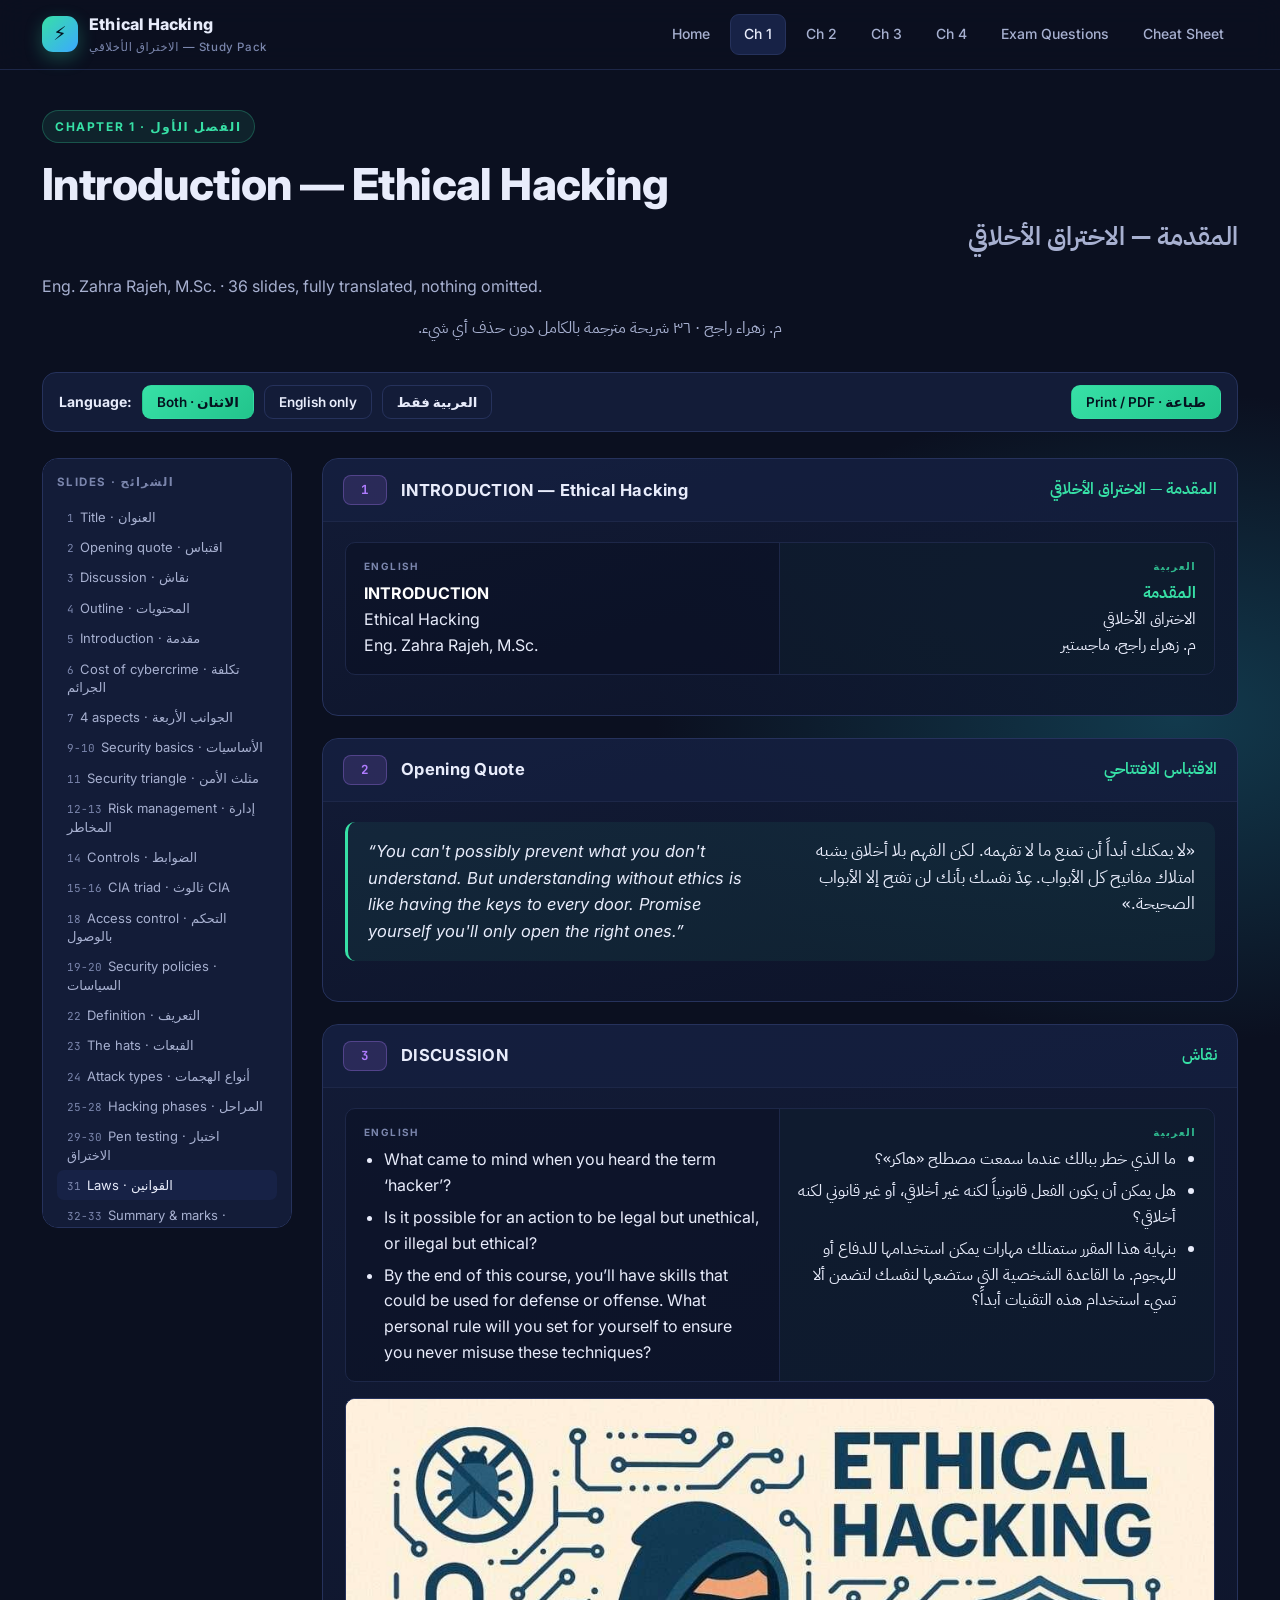
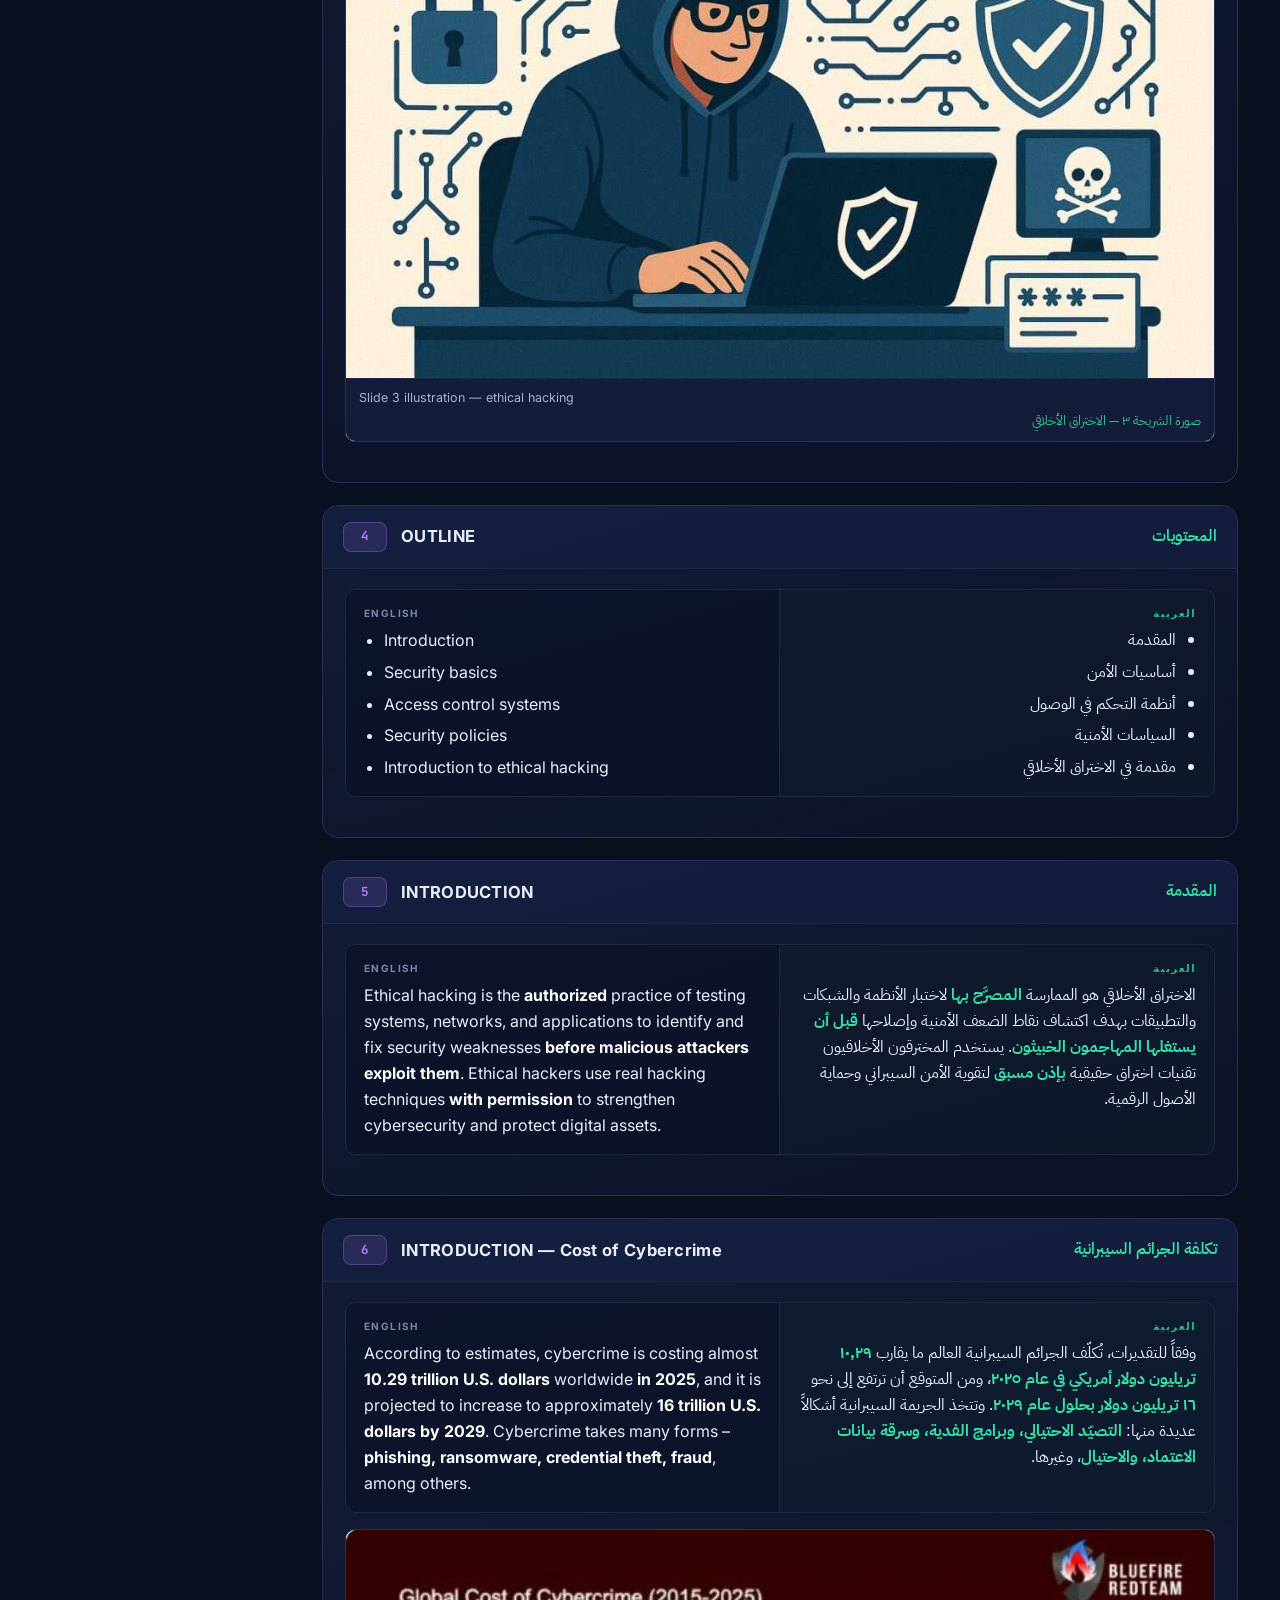
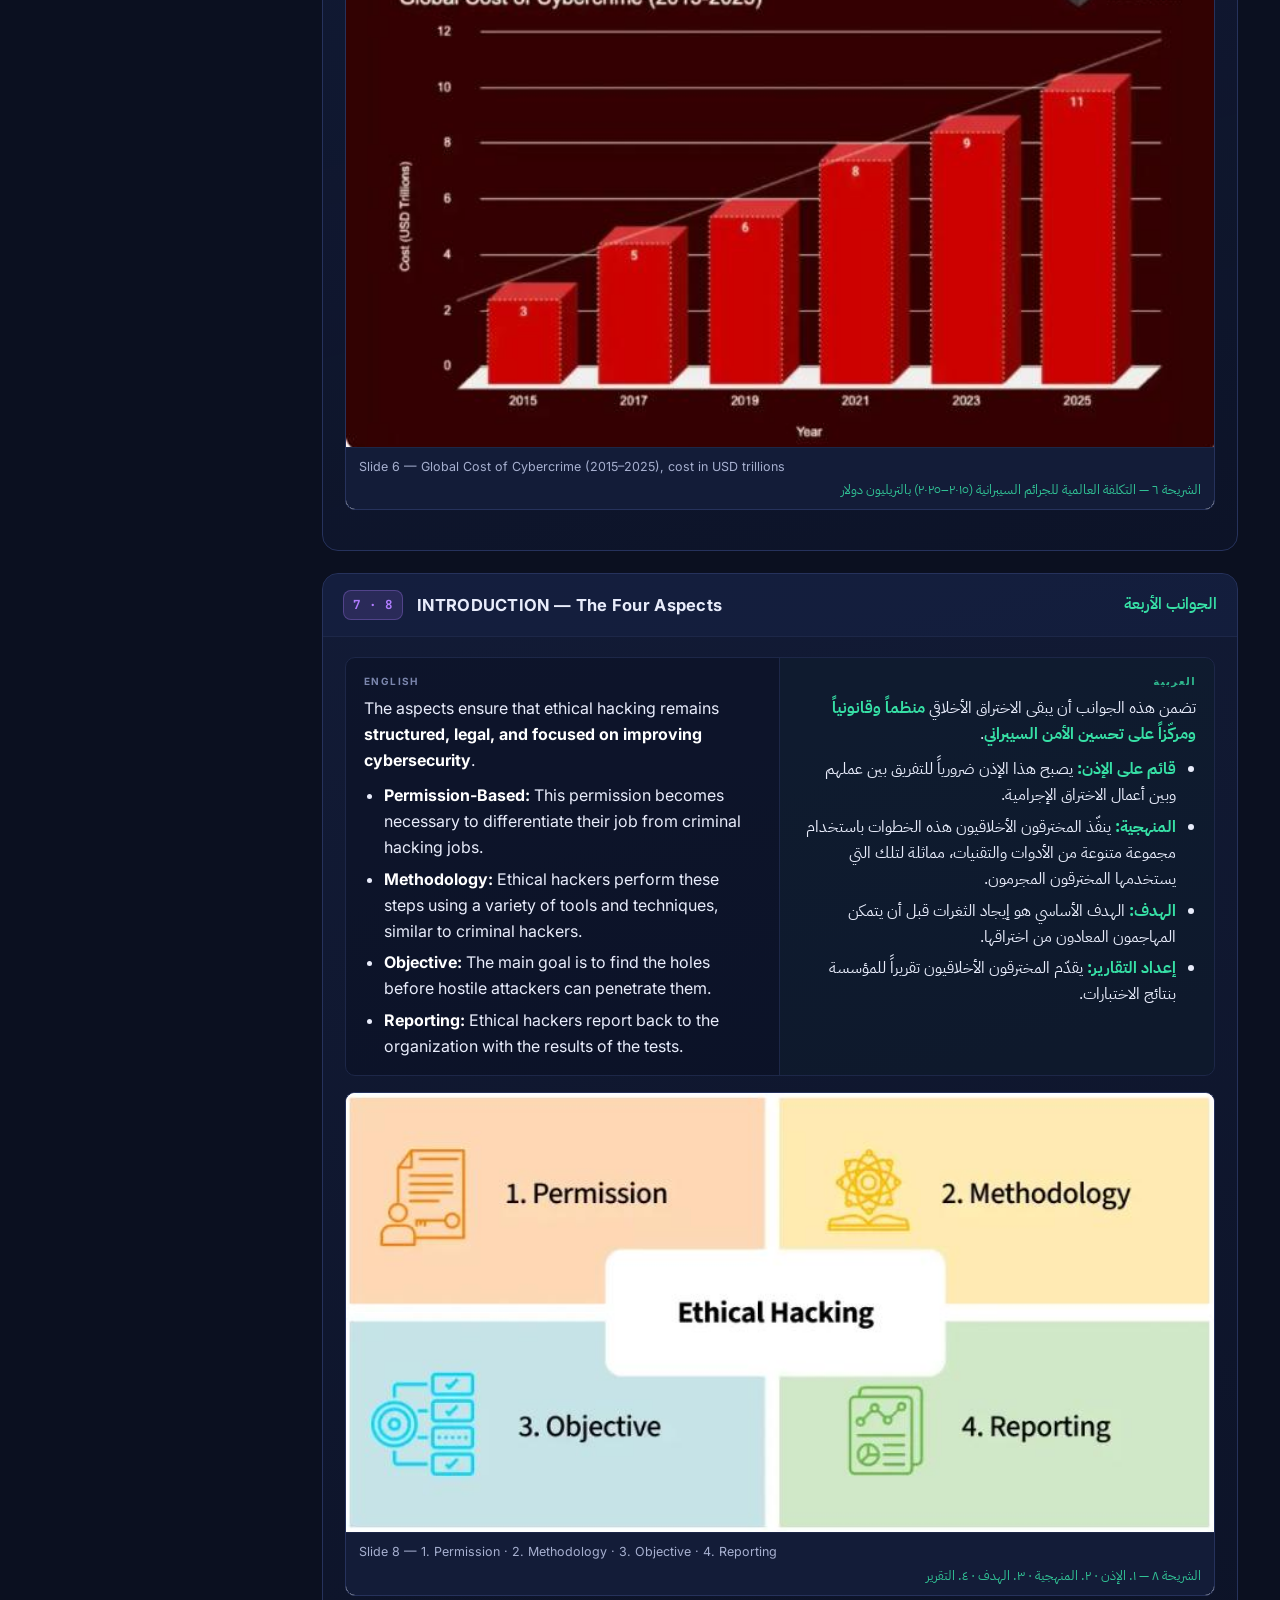
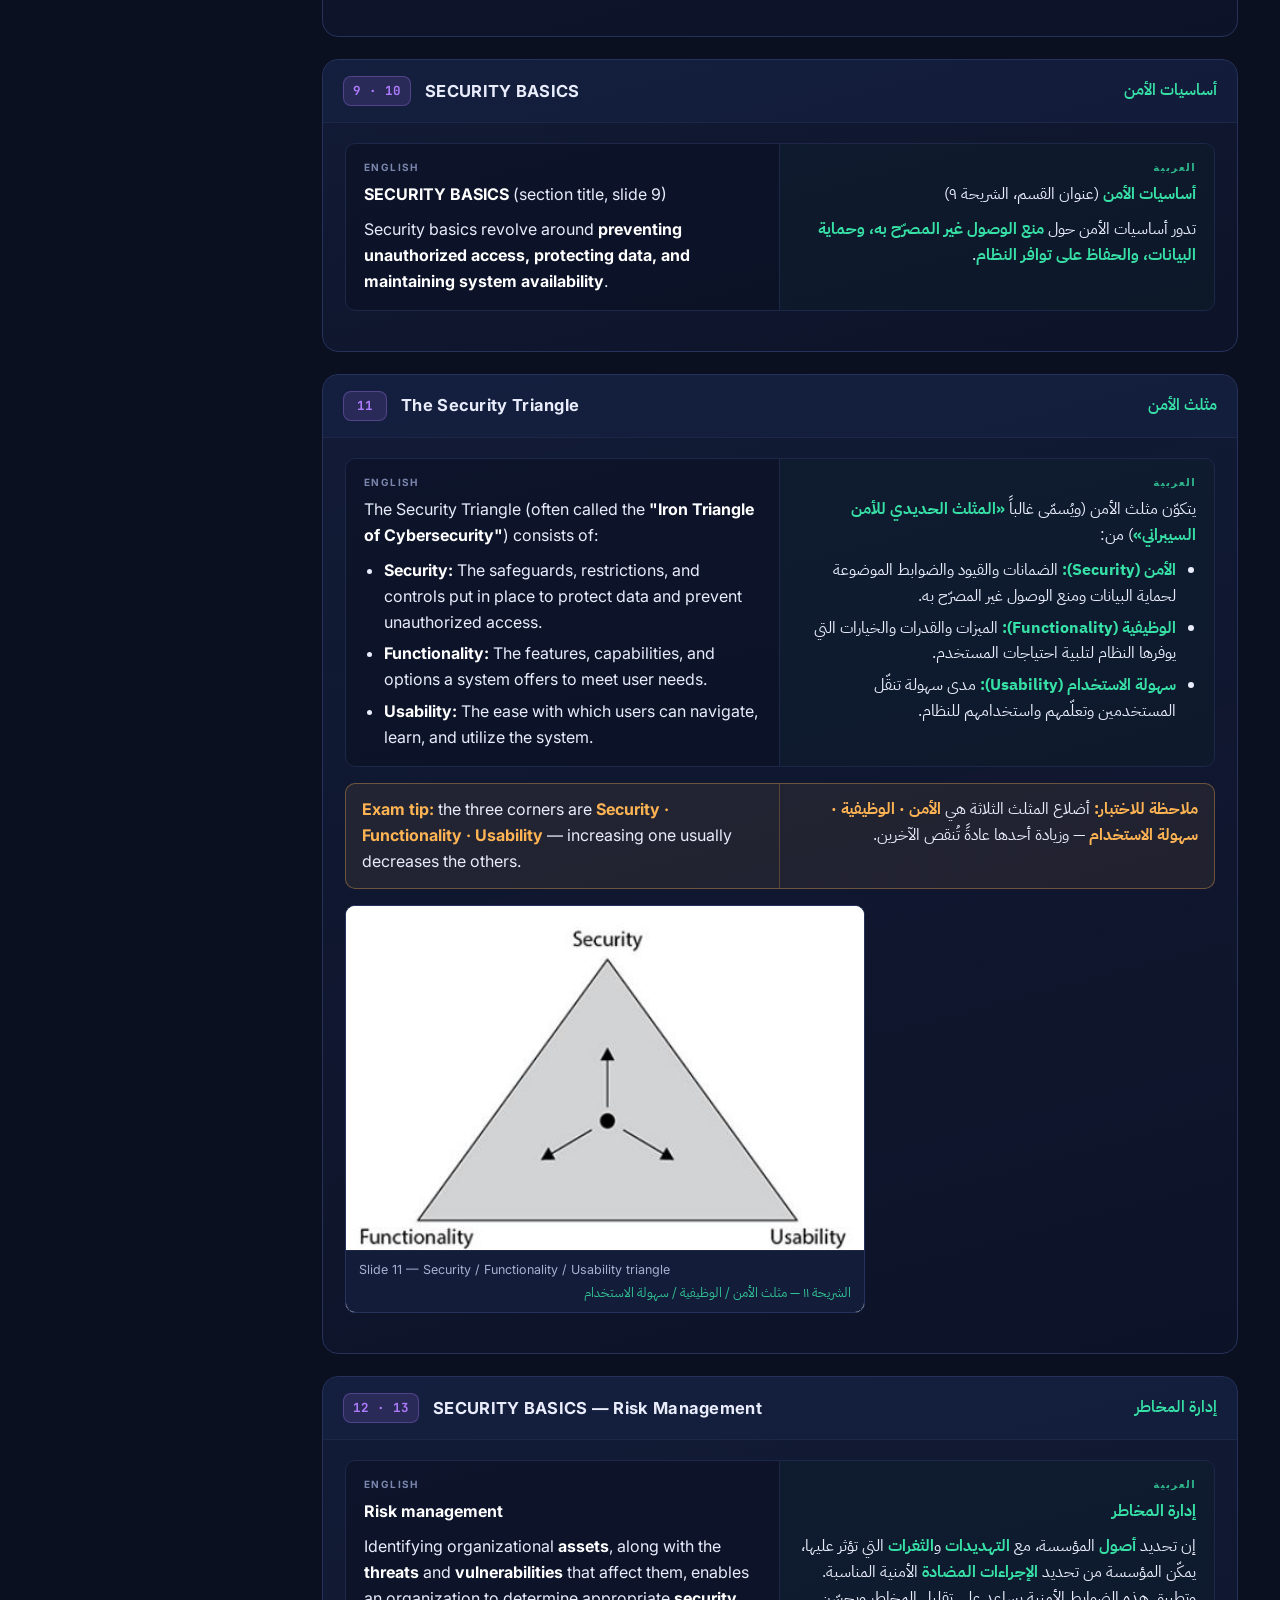
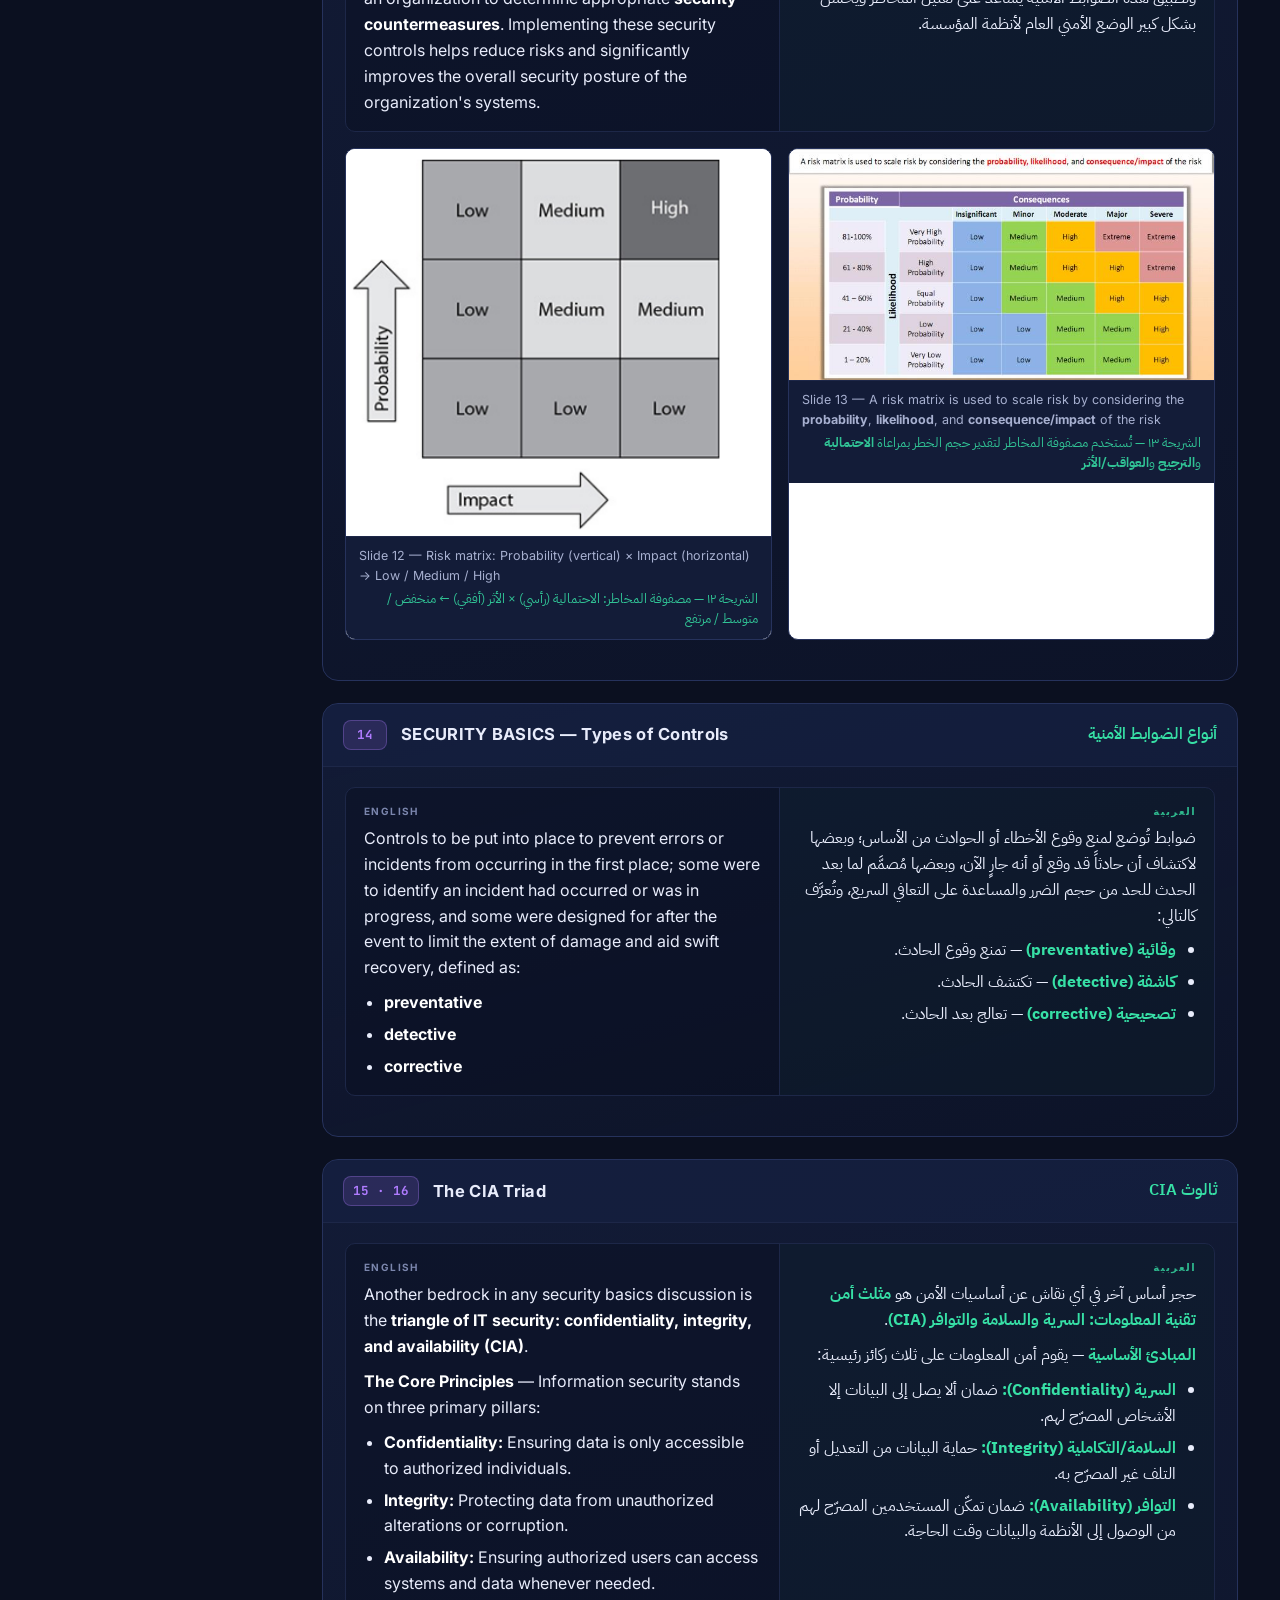
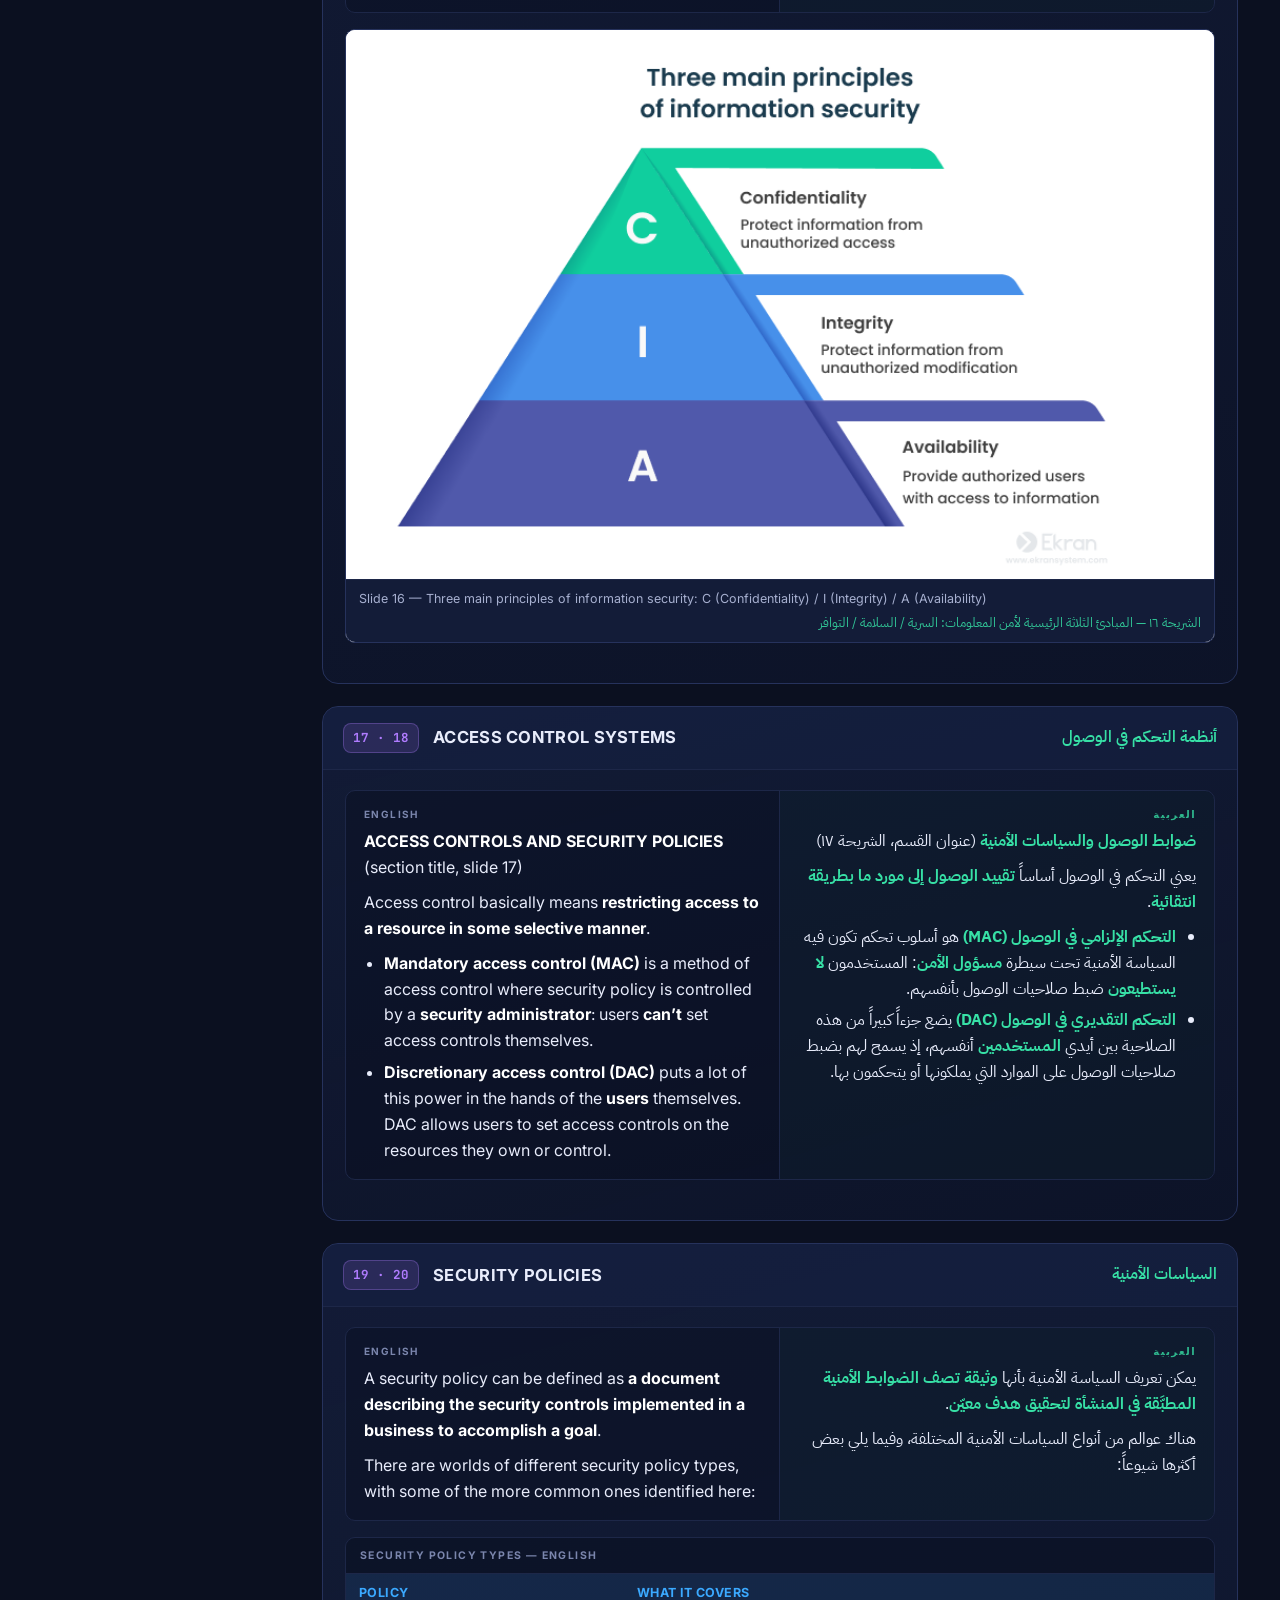
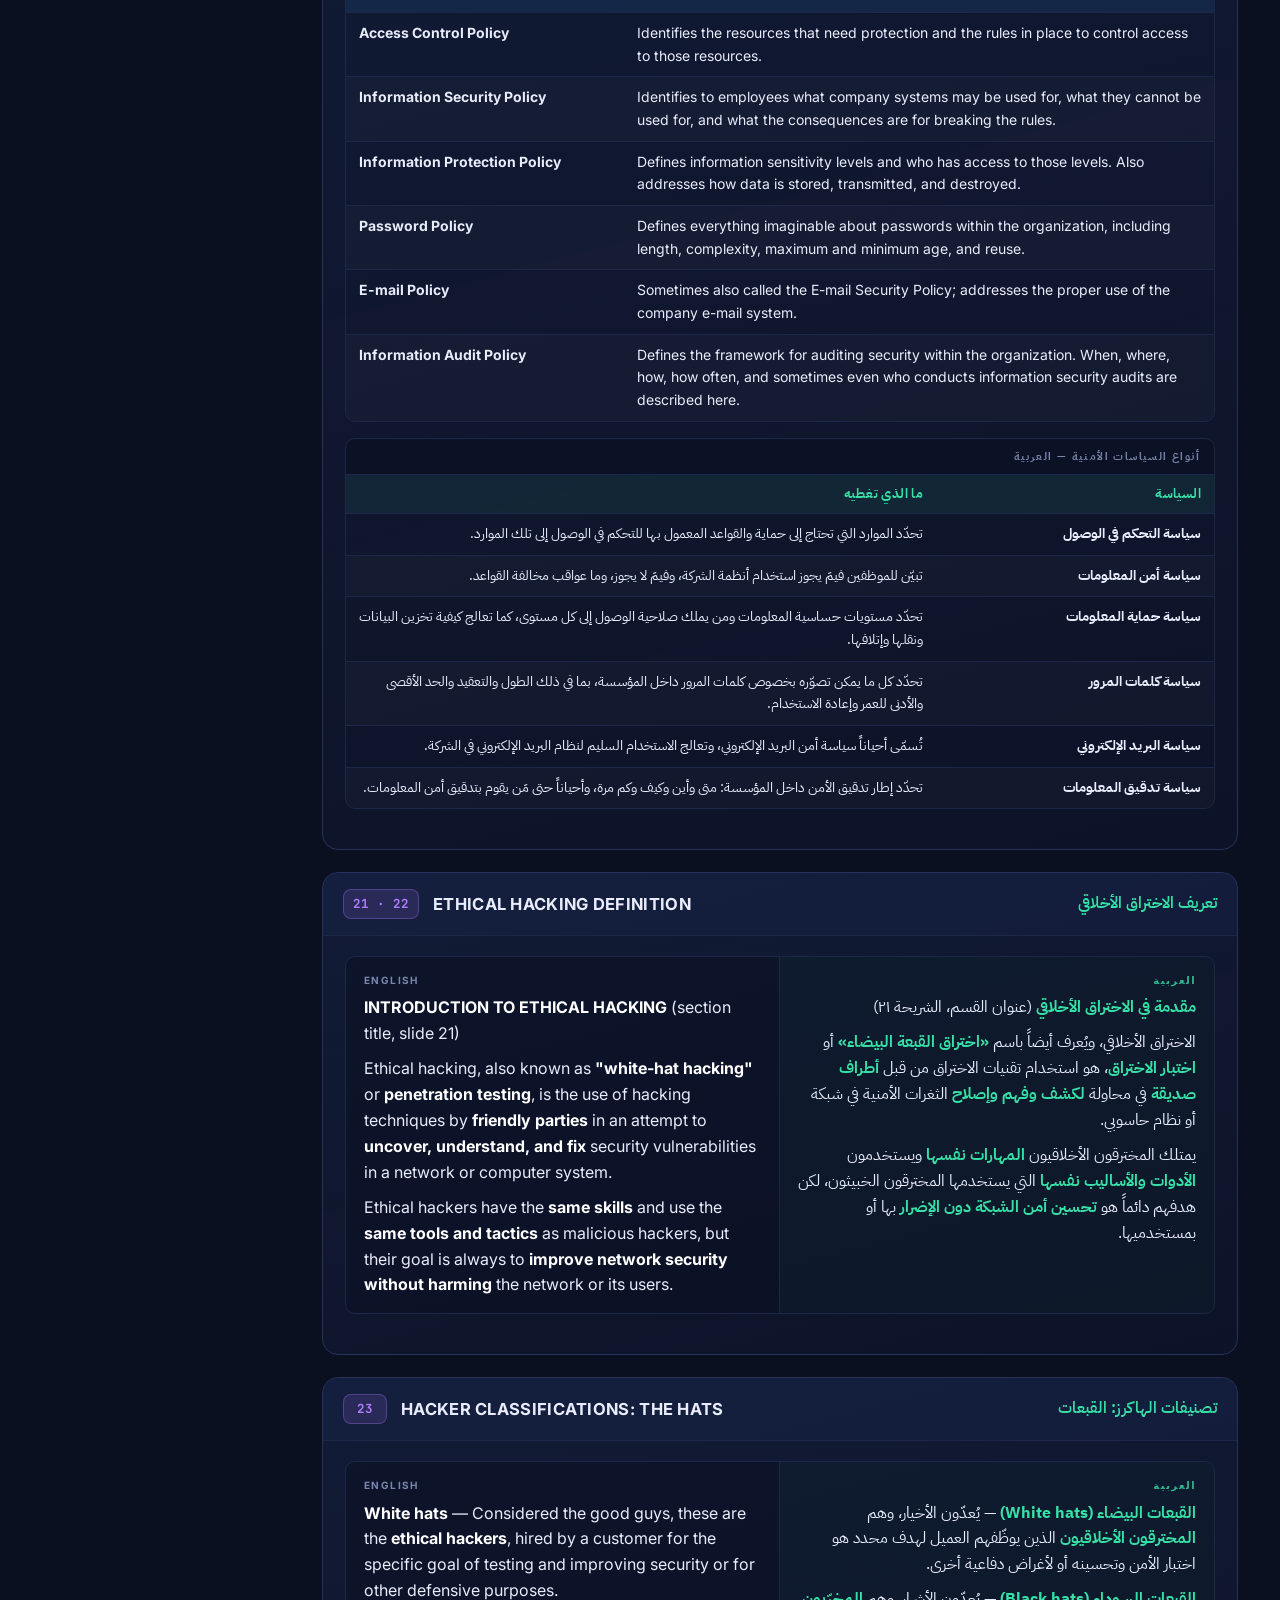
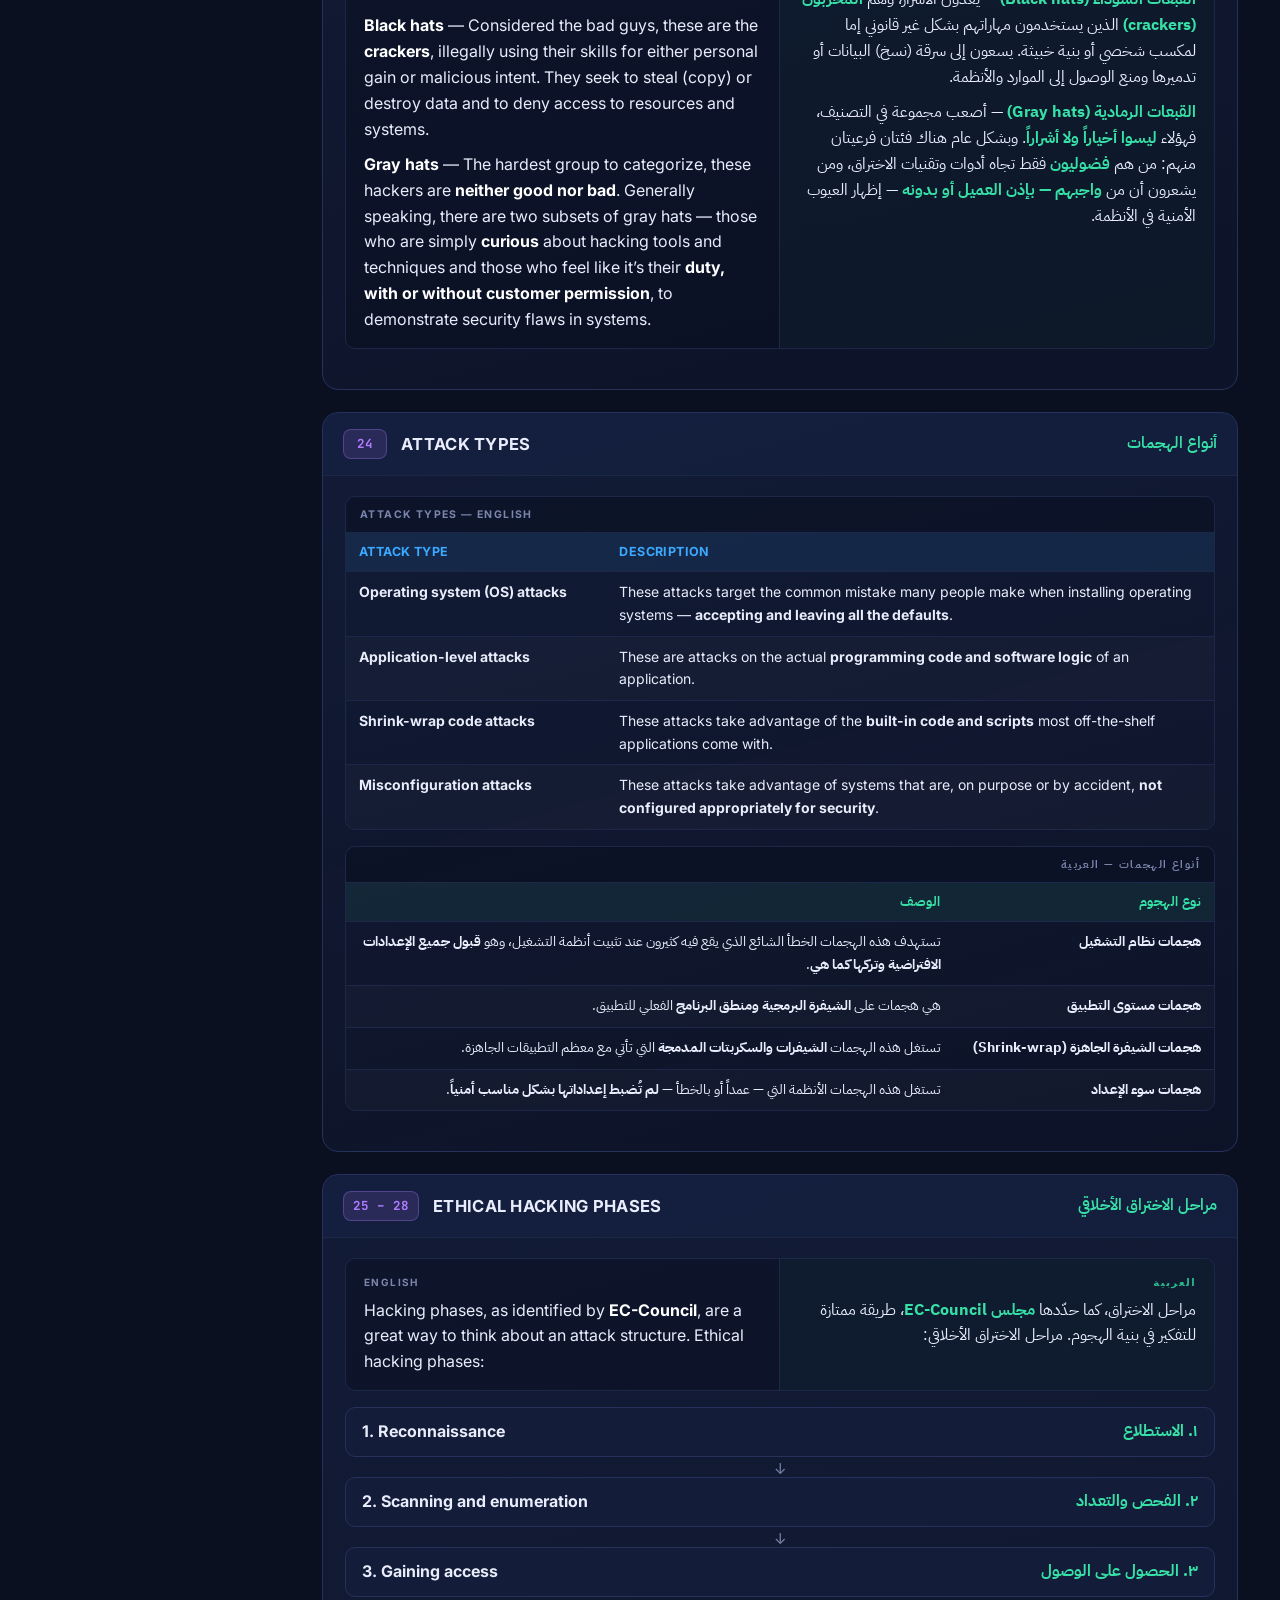
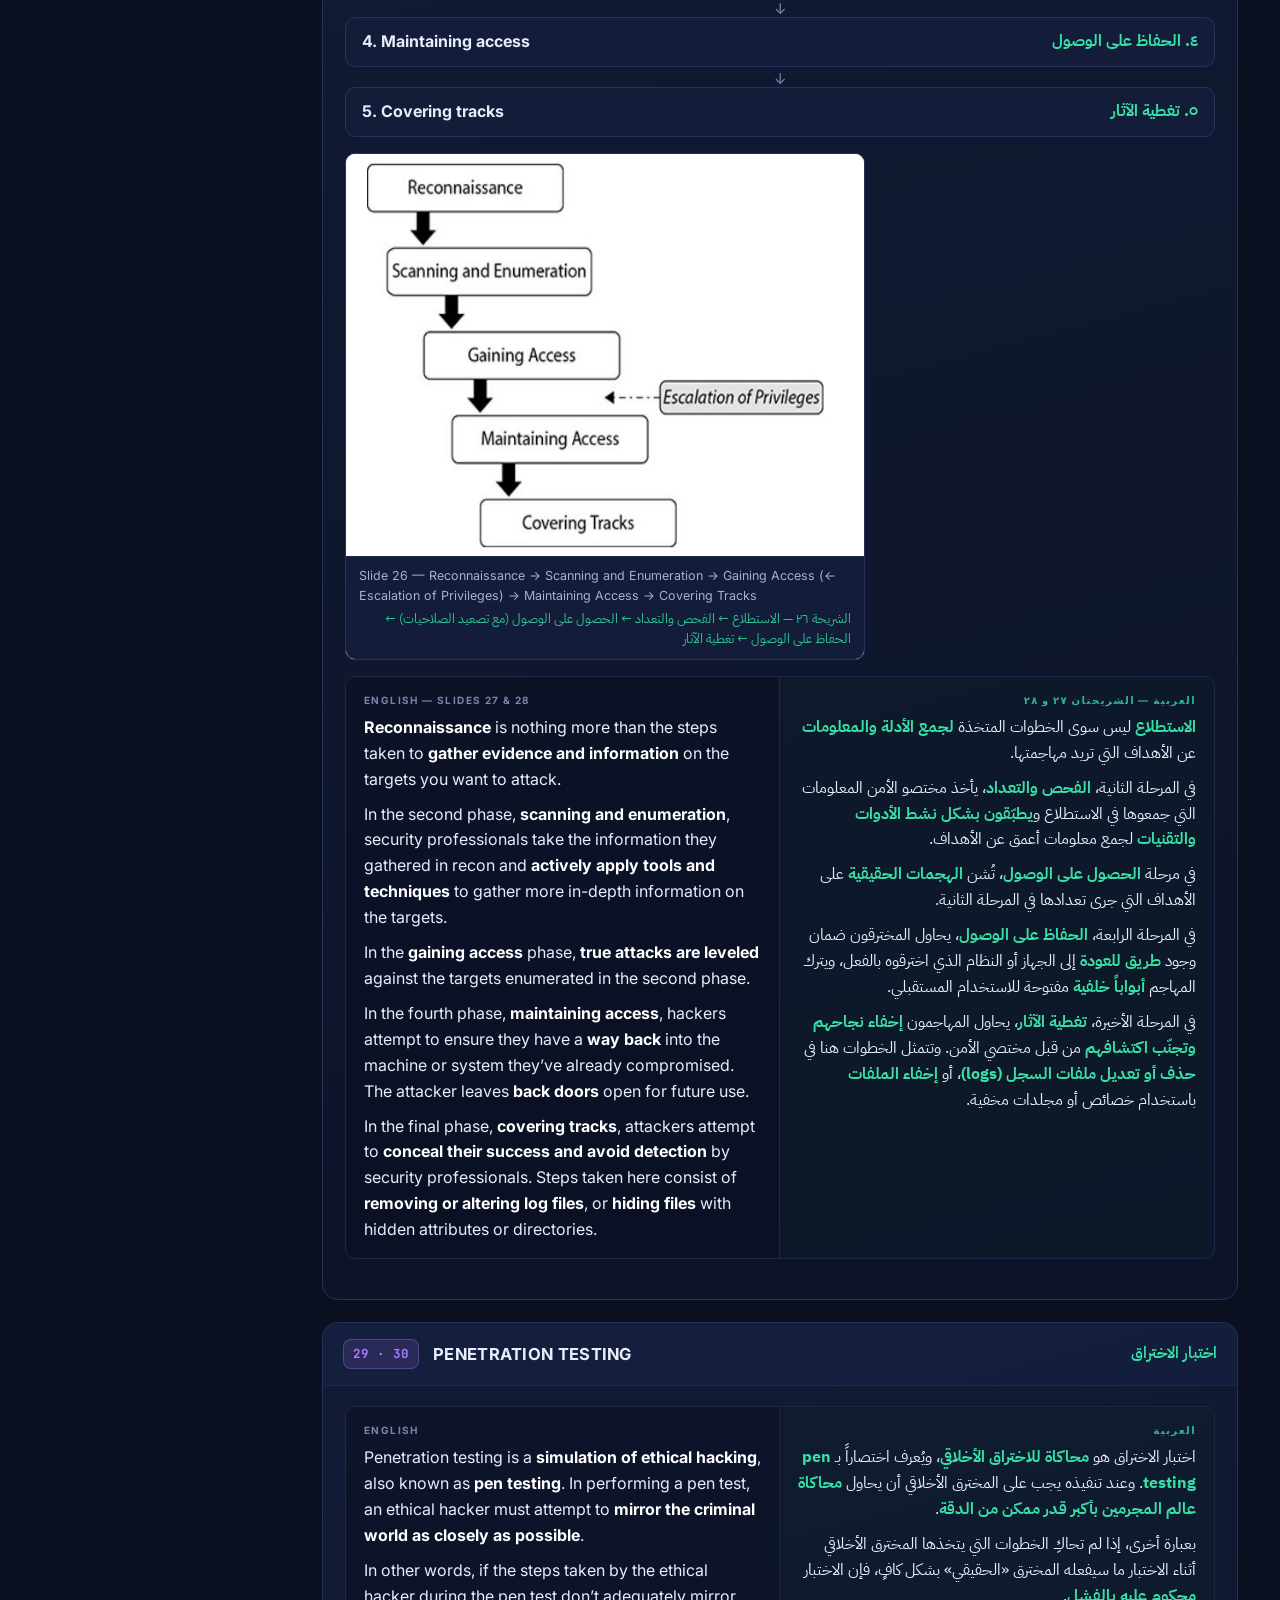
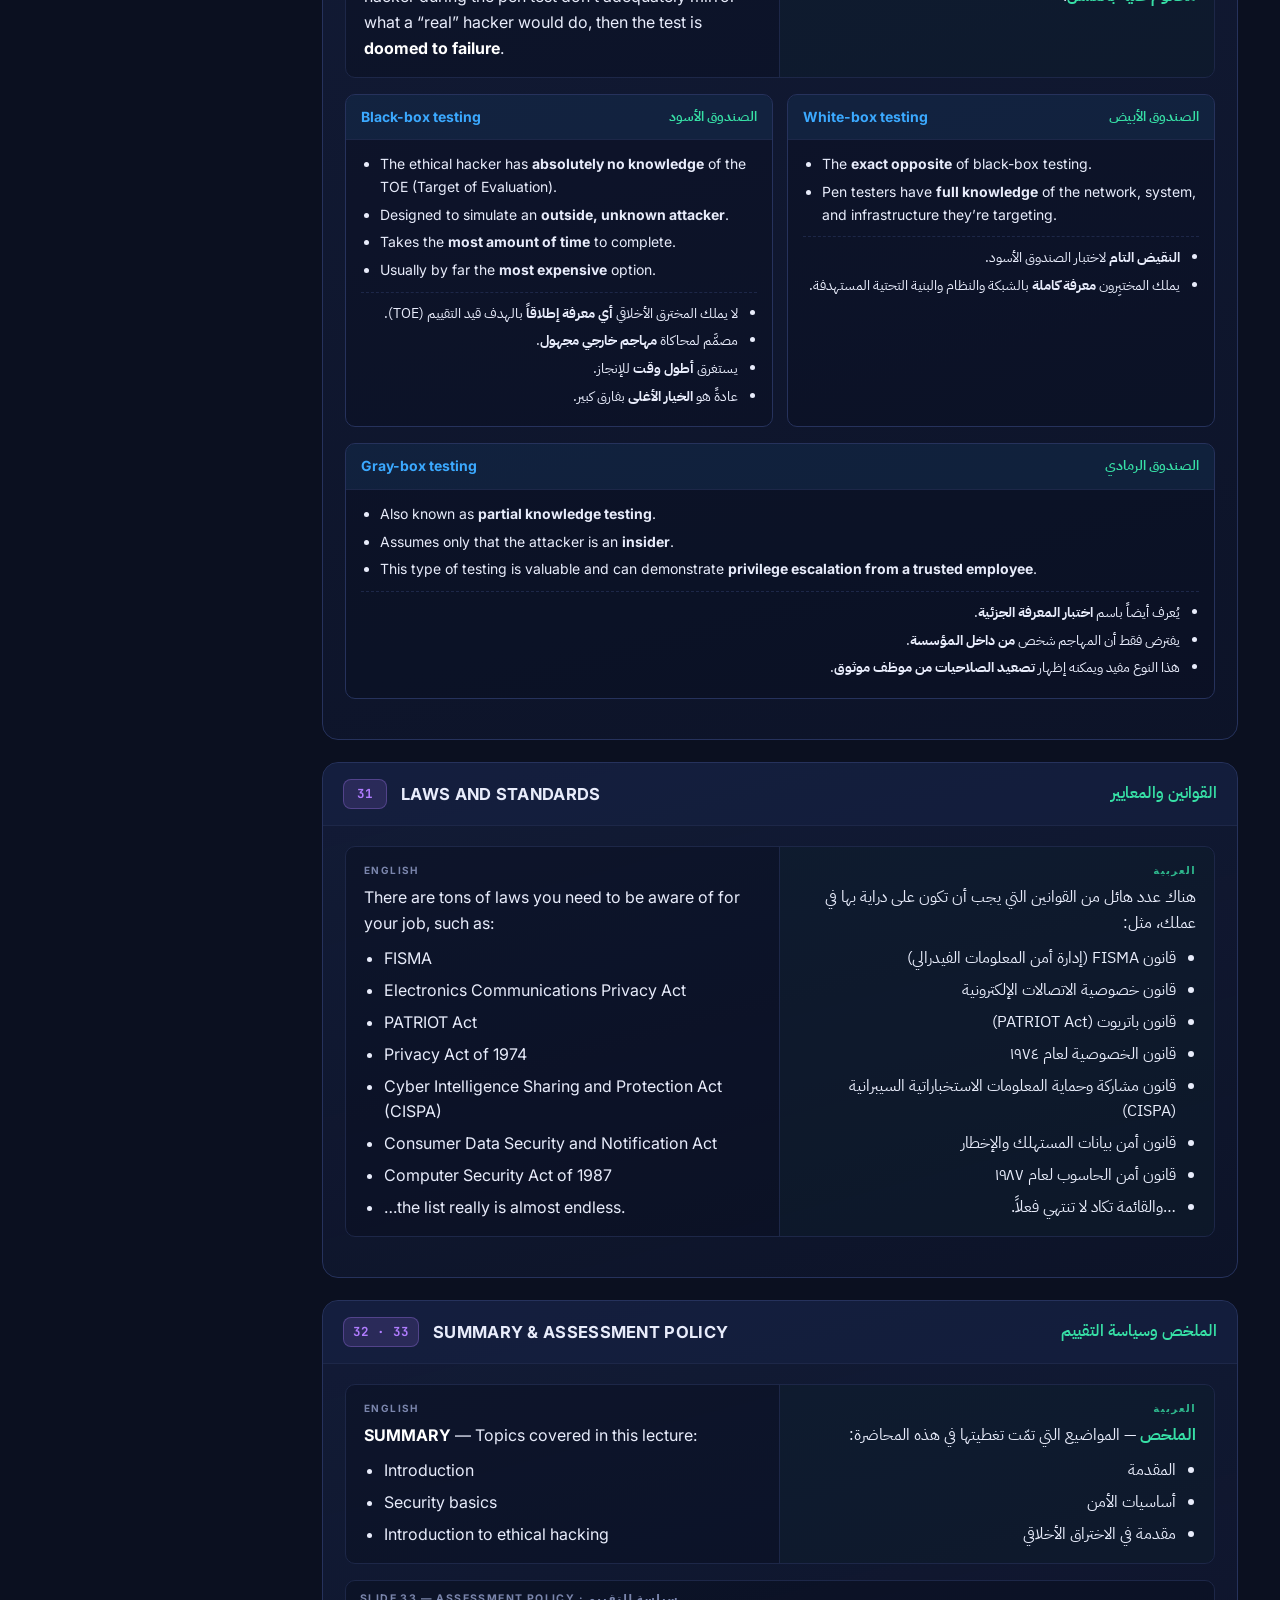
==== site/ch1.html @ 612f4a4d "Add bilingual (EN/AR) study pack for Ethical Hacking chapters 1-4 Builds a printable, bilingual stud" ====
<!DOCTYPE html>
<html lang="en" dir="ltr">
<head>
<meta charset="utf-8">
<meta name="viewport" content="width=device-width, initial-scale=1">
<title>Ch 1 — Introduction | مقدمة في الاختراق الأخلاقي</title>
<link rel="stylesheet" href="css/style.css">
</head>
<body>

<header class="topbar">
  <div class="topbar-in">
    <a class="brand" href="index.html"><span class="logo">⚡</span><span>Ethical Hacking<small>الاختراق الأخلاقي — Study Pack</small></span></a>
    <nav class="nav">
      <a href="index.html">Home</a><a href="ch1.html">Ch 1</a><a href="ch2.html">Ch 2</a>
      <a href="ch3.html">Ch 3</a><a href="ch4.html">Ch 4</a><a href="quiz.html">Exam Questions</a><a href="cheatsheet.html">Cheat Sheet</a>
    </nav>
  </div>
</header>

<main class="wrap">
  <div class="page-head">
    <span class="kicker">Chapter 1 · الفصل الأول</span>
    <h1>Introduction — Ethical Hacking</h1>
    <p class="h1-ar">المقدمة — الاختراق الأخلاقي</p>
    <p class="lede">Eng. Zahra Rajeh, M.Sc. · 36 slides, fully translated, nothing omitted.</p>
    <p class="lede lede-ar">م. زهراء راجح · ٣٦ شريحة مترجمة بالكامل دون حذف أي شيء.</p>
  </div>

  <div class="toolbar">
    <strong style="font-size:14px">Language:</strong>
    <button class="btn" data-lang-btn="both">Both · الاثنان</button>
    <button class="btn" data-lang-btn="en">English only</button>
    <button class="btn" data-lang-btn="ar">العربية فقط</button>
    <span class="sp"></span>
    <button class="btn primary" data-print>Print / PDF · طباعة</button>
  </div>

  <div class="layout">
    <aside class="sidenav no-print">
      <h4>Slides · الشرائح</h4>
      <a href="#s1"><span class="n">1</span>Title · العنوان</a>
      <a href="#s2"><span class="n">2</span>Opening quote · اقتباس</a>
      <a href="#s3"><span class="n">3</span>Discussion · نقاش</a>
      <a href="#s4"><span class="n">4</span>Outline · المحتويات</a>
      <a href="#s5"><span class="n">5</span>Introduction · مقدمة</a>
      <a href="#s6"><span class="n">6</span>Cost of cybercrime · تكلفة الجرائم</a>
      <a href="#s7"><span class="n">7</span>4 aspects · الجوانب الأربعة</a>
      <a href="#s9"><span class="n">9-10</span>Security basics · الأساسيات</a>
      <a href="#s11"><span class="n">11</span>Security triangle · مثلث الأمن</a>
      <a href="#s12"><span class="n">12-13</span>Risk management · إدارة المخاطر</a>
      <a href="#s14"><span class="n">14</span>Controls · الضوابط</a>
      <a href="#s15"><span class="n">15-16</span>CIA triad · ثالوث CIA</a>
      <a href="#s18"><span class="n">18</span>Access control · التحكم بالوصول</a>
      <a href="#s19"><span class="n">19-20</span>Security policies · السياسات</a>
      <a href="#s22"><span class="n">22</span>Definition · التعريف</a>
      <a href="#s23"><span class="n">23</span>The hats · القبعات</a>
      <a href="#s24"><span class="n">24</span>Attack types · أنواع الهجمات</a>
      <a href="#s25"><span class="n">25-28</span>Hacking phases · المراحل</a>
      <a href="#s29"><span class="n">29-30</span>Pen testing · اختبار الاختراق</a>
      <a href="#s31"><span class="n">31</span>Laws · القوانين</a>
      <a href="#s32"><span class="n">32-33</span>Summary &amp; marks · الملخص والدرجات</a>
      <a href="#s34"><span class="n">34-36</span>Registration · التسجيل</a>
    </aside>

    <div>

    <!-- 1 -->
    <section class="slide" id="s1">
      <div class="slide-head"><span class="sn">1</span><span class="t-en">INTRODUCTION — Ethical Hacking</span><span class="t-ar">المقدمة — الاختراق الأخلاقي</span></div>
      <div class="slide-body">
        <div class="pair">
          <div class="en"><span class="lang-tag">English</span>
            <p><strong>INTRODUCTION</strong><br>Ethical Hacking<br>Eng. Zahra Rajeh, M.Sc.</p></div>
          <div class="ar"><span class="lang-tag">العربية</span>
            <p><strong>المقدمة</strong><br>الاختراق الأخلاقي<br>م. زهراء راجح، ماجستير</p></div>
        </div>
      </div>
    </section>

    <!-- 2 -->
    <section class="slide" id="s2">
      <div class="slide-head"><span class="sn">2</span><span class="t-en">Opening Quote</span><span class="t-ar">الاقتباس الافتتاحي</span></div>
      <div class="slide-body">
        <div class="quote">
          <div class="en">“You can't possibly prevent what you don't understand. But understanding without ethics is like having the keys to every door. Promise yourself you'll only open the right ones.”</div>
          <div class="ar">«لا يمكنك أبداً أن تمنع ما لا تفهمه. لكن الفهم بلا أخلاق يشبه امتلاك مفاتيح كل الأبواب. عِدْ نفسك بأنك لن تفتح إلا الأبواب الصحيحة.»</div>
        </div>
      </div>
    </section>

    <!-- 3 -->
    <section class="slide" id="s3">
      <div class="slide-head"><span class="sn">3</span><span class="t-en">DISCUSSION</span><span class="t-ar">نقاش</span></div>
      <div class="slide-body">
        <div class="pair">
          <div class="en"><span class="lang-tag">English</span>
            <ul>
              <li>What came to mind when you heard the term ‘hacker’?</li>
              <li>Is it possible for an action to be legal but unethical, or illegal but ethical?</li>
              <li>By the end of this course, you’ll have skills that could be used for defense or offense. What personal rule will you set for yourself to ensure you never misuse these techniques?</li>
            </ul></div>
          <div class="ar"><span class="lang-tag">العربية</span>
            <ul>
              <li>ما الذي خطر ببالك عندما سمعت مصطلح «هاكر»؟</li>
              <li>هل يمكن أن يكون الفعل قانونياً لكنه غير أخلاقي، أو غير قانوني لكنه أخلاقي؟</li>
              <li>بنهاية هذا المقرر ستمتلك مهارات يمكن استخدامها للدفاع أو للهجوم. ما القاعدة الشخصية التي ستضعها لنفسك لتضمن ألا تسيء استخدام هذه التقنيات أبداً؟</li>
            </ul></div>
        </div>
        <div class="figs"><div class="fig"><img src="img/ch1_p3_0.jpeg" alt="Ethical hacking illustration">
          <div class="cap"><span class="en-cap">Slide 3 illustration — ethical hacking</span><span class="ar-cap">صورة الشريحة ٣ — الاختراق الأخلاقي</span></div></div></div>
      </div>
    </section>

    <!-- 4 -->
    <section class="slide" id="s4">
      <div class="slide-head"><span class="sn">4</span><span class="t-en">OUTLINE</span><span class="t-ar">المحتويات</span></div>
      <div class="slide-body">
        <div class="pair">
          <div class="en"><span class="lang-tag">English</span>
            <ul><li>Introduction</li><li>Security basics</li><li>Access control systems</li><li>Security policies</li><li>Introduction to ethical hacking</li></ul></div>
          <div class="ar"><span class="lang-tag">العربية</span>
            <ul><li>المقدمة</li><li>أساسيات الأمن</li><li>أنظمة التحكم في الوصول</li><li>السياسات الأمنية</li><li>مقدمة في الاختراق الأخلاقي</li></ul></div>
        </div>
      </div>
    </section>

    <!-- 5 -->
    <section class="slide" id="s5">
      <div class="slide-head"><span class="sn">5</span><span class="t-en">INTRODUCTION</span><span class="t-ar">المقدمة</span></div>
      <div class="slide-body">
        <div class="pair">
          <div class="en"><span class="lang-tag">English</span>
            <p>Ethical hacking is the <strong>authorized</strong> practice of testing systems, networks, and applications to identify and fix security weaknesses <strong>before malicious attackers exploit them</strong>. Ethical hackers use real hacking techniques <strong>with permission</strong> to strengthen cybersecurity and protect digital assets.</p></div>
          <div class="ar"><span class="lang-tag">العربية</span>
            <p>الاختراق الأخلاقي هو الممارسة <strong>المصرَّح بها</strong> لاختبار الأنظمة والشبكات والتطبيقات بهدف اكتشاف نقاط الضعف الأمنية وإصلاحها <strong>قبل أن يستغلها المهاجمون الخبيثون</strong>. يستخدم المخترقون الأخلاقيون تقنيات اختراق حقيقية <strong>بإذن مسبق</strong> لتقوية الأمن السيبراني وحماية الأصول الرقمية.</p></div>
        </div>
      </div>
    </section>

    <!-- 6 -->
    <section class="slide" id="s6">
      <div class="slide-head"><span class="sn">6</span><span class="t-en">INTRODUCTION — Cost of Cybercrime</span><span class="t-ar">تكلفة الجرائم السيبرانية</span></div>
      <div class="slide-body">
        <div class="pair">
          <div class="en"><span class="lang-tag">English</span>
            <p>According to estimates, cybercrime is costing almost <strong>10.29 trillion U.S. dollars</strong> worldwide <strong>in 2025</strong>, and it is projected to increase to approximately <strong>16 trillion U.S. dollars by 2029</strong>. Cybercrime takes many forms – <strong>phishing, ransomware, credential theft, fraud</strong>, among others.</p></div>
          <div class="ar"><span class="lang-tag">العربية</span>
            <p>وفقاً للتقديرات، تُكلّف الجرائم السيبرانية العالم ما يقارب <strong>١٠٫٢٩ تريليون دولار أمريكي</strong> <strong>في عام ٢٠٢٥</strong>، ومن المتوقع أن ترتفع إلى نحو <strong>١٦ تريليون دولار بحلول عام ٢٠٢٩</strong>. وتتخذ الجريمة السيبرانية أشكالاً عديدة منها: <strong>التصيّد الاحتيالي، وبرامج الفدية، وسرقة بيانات الاعتماد، والاحتيال</strong>، وغيرها.</p></div>
        </div>
        <div class="figs"><div class="fig"><img src="img/ch1_p6_0.jpeg" alt="Global cost of cybercrime 2015-2025">
          <div class="cap"><span class="en-cap">Slide 6 — Global Cost of Cybercrime (2015–2025), cost in USD trillions</span><span class="ar-cap">الشريحة ٦ — التكلفة العالمية للجرائم السيبرانية (٢٠١٥–٢٠٢٥) بالتريليون دولار</span></div></div></div>
      </div>
    </section>

    <!-- 7 -->
    <section class="slide" id="s7">
      <div class="slide-head"><span class="sn">7 · 8</span><span class="t-en">INTRODUCTION — The Four Aspects</span><span class="t-ar">الجوانب الأربعة</span></div>
      <div class="slide-body">
        <div class="pair">
          <div class="en"><span class="lang-tag">English</span>
            <p>The aspects ensure that ethical hacking remains <strong>structured, legal, and focused on improving cybersecurity</strong>.</p>
            <ul>
              <li><strong>Permission-Based:</strong> This permission becomes necessary to differentiate their job from criminal hacking jobs.</li>
              <li><strong>Methodology:</strong> Ethical hackers perform these steps using a variety of tools and techniques, similar to criminal hackers.</li>
              <li><strong>Objective:</strong> The main goal is to find the holes before hostile attackers can penetrate them.</li>
              <li><strong>Reporting:</strong> Ethical hackers report back to the organization with the results of the tests.</li>
            </ul></div>
          <div class="ar"><span class="lang-tag">العربية</span>
            <p>تضمن هذه الجوانب أن يبقى الاختراق الأخلاقي <strong>منظماً وقانونياً ومركّزاً على تحسين الأمن السيبراني</strong>.</p>
            <ul>
              <li><strong>قائم على الإذن:</strong> يصبح هذا الإذن ضرورياً للتفريق بين عملهم وبين أعمال الاختراق الإجرامية.</li>
              <li><strong>المنهجية:</strong> ينفّذ المخترقون الأخلاقيون هذه الخطوات باستخدام مجموعة متنوعة من الأدوات والتقنيات، مماثلة لتلك التي يستخدمها المخترقون المجرمون.</li>
              <li><strong>الهدف:</strong> الهدف الأساسي هو إيجاد الثغرات قبل أن يتمكن المهاجمون المعادون من اختراقها.</li>
              <li><strong>إعداد التقارير:</strong> يقدّم المخترقون الأخلاقيون تقريراً للمؤسسة بنتائج الاختبارات.</li>
            </ul></div>
        </div>
        <div class="figs"><div class="fig"><img src="img/ch1_p8_0.jpeg" alt="Four aspects of ethical hacking">
          <div class="cap"><span class="en-cap">Slide 8 — 1. Permission · 2. Methodology · 3. Objective · 4. Reporting</span><span class="ar-cap">الشريحة ٨ — ١. الإذن · ٢. المنهجية · ٣. الهدف · ٤. التقرير</span></div></div></div>
      </div>
    </section>

    <!-- 9-10 -->
    <section class="slide" id="s9">
      <div class="slide-head"><span class="sn">9 · 10</span><span class="t-en">SECURITY BASICS</span><span class="t-ar">أساسيات الأمن</span></div>
      <div class="slide-body">
        <div class="pair">
          <div class="en"><span class="lang-tag">English</span>
            <p><strong>SECURITY BASICS</strong> (section title, slide 9)</p>
            <p>Security basics revolve around <strong>preventing unauthorized access, protecting data, and maintaining system availability</strong>.</p></div>
          <div class="ar"><span class="lang-tag">العربية</span>
            <p><strong>أساسيات الأمن</strong> (عنوان القسم، الشريحة ٩)</p>
            <p>تدور أساسيات الأمن حول <strong>منع الوصول غير المصرّح به، وحماية البيانات، والحفاظ على توافر النظام</strong>.</p></div>
        </div>
      </div>
    </section>

    <!-- 11 -->
    <section class="slide" id="s11">
      <div class="slide-head"><span class="sn">11</span><span class="t-en">The Security Triangle</span><span class="t-ar">مثلث الأمن</span></div>
      <div class="slide-body">
        <div class="pair">
          <div class="en"><span class="lang-tag">English</span>
            <p>The Security Triangle (often called the <strong>"Iron Triangle of Cybersecurity"</strong>) consists of:</p>
            <ul>
              <li><strong>Security:</strong> The safeguards, restrictions, and controls put in place to protect data and prevent unauthorized access.</li>
              <li><strong>Functionality:</strong> The features, capabilities, and options a system offers to meet user needs.</li>
              <li><strong>Usability:</strong> The ease with which users can navigate, learn, and utilize the system.</li>
            </ul></div>
          <div class="ar"><span class="lang-tag">العربية</span>
            <p>يتكوّن مثلث الأمن (ويُسمّى غالباً <strong>«المثلث الحديدي للأمن السيبراني»</strong>) من:</p>
            <ul>
              <li><strong>الأمن (Security):</strong> الضمانات والقيود والضوابط الموضوعة لحماية البيانات ومنع الوصول غير المصرّح به.</li>
              <li><strong>الوظيفية (Functionality):</strong> الميزات والقدرات والخيارات التي يوفرها النظام لتلبية احتياجات المستخدم.</li>
              <li><strong>سهولة الاستخدام (Usability):</strong> مدى سهولة تنقّل المستخدمين وتعلّمهم واستخدامهم للنظام.</li>
            </ul></div>
        </div>
        <div class="note">
          <div class="en"><b>Exam tip:</b> the three corners are <b>Security · Functionality · Usability</b> — increasing one usually decreases the others.</div>
          <div class="ar"><b>ملاحظة للاختبار:</b> أضلاع المثلث الثلاثة هي <b>الأمن · الوظيفية · سهولة الاستخدام</b> — وزيادة أحدها عادةً تُنقص الآخرين.</div>
        </div>
        <div class="figs"><div class="fig narrow"><img src="img/ch1_p11_0.jpeg" alt="Security functionality usability triangle">
          <div class="cap"><span class="en-cap">Slide 11 — Security / Functionality / Usability triangle</span><span class="ar-cap">الشريحة ١١ — مثلث الأمن / الوظيفية / سهولة الاستخدام</span></div></div></div>
      </div>
    </section>

    <!-- 12-13 -->
    <section class="slide" id="s12">
      <div class="slide-head"><span class="sn">12 · 13</span><span class="t-en">SECURITY BASICS — Risk Management</span><span class="t-ar">إدارة المخاطر</span></div>
      <div class="slide-body">
        <div class="pair">
          <div class="en"><span class="lang-tag">English</span>
            <p><strong>Risk management</strong></p>
            <p>Identifying organizational <strong>assets</strong>, along with the <strong>threats</strong> and <strong>vulnerabilities</strong> that affect them, enables an organization to determine appropriate <strong>security countermeasures</strong>. Implementing these security controls helps reduce risks and significantly improves the overall security posture of the organization's systems.</p></div>
          <div class="ar"><span class="lang-tag">العربية</span>
            <p><strong>إدارة المخاطر</strong></p>
            <p>إن تحديد <strong>أصول</strong> المؤسسة، مع <strong>التهديدات</strong> و<strong>الثغرات</strong> التي تؤثر عليها، يمكّن المؤسسة من تحديد <strong>الإجراءات المضادة</strong> الأمنية المناسبة. وتطبيق هذه الضوابط الأمنية يساعد على تقليل المخاطر ويحسّن بشكل كبير الوضع الأمني العام لأنظمة المؤسسة.</p></div>
        </div>
        <div class="figs">
          <div class="fig"><img src="img/ch1_p12_0.png" alt="Probability vs impact risk matrix">
            <div class="cap"><span class="en-cap">Slide 12 — Risk matrix: Probability (vertical) × Impact (horizontal) → Low / Medium / High</span><span class="ar-cap">الشريحة ١٢ — مصفوفة المخاطر: الاحتمالية (رأسي) × الأثر (أفقي) ← منخفض / متوسط / مرتفع</span></div></div>
          <div class="fig"><img src="img/ch1_p13_0.jpeg" alt="Detailed risk matrix">
            <div class="cap"><span class="en-cap">Slide 13 — A risk matrix is used to scale risk by considering the <b>probability</b>, <b>likelihood</b>, and <b>consequence/impact</b> of the risk</span><span class="ar-cap">الشريحة ١٣ — تُستخدم مصفوفة المخاطر لتقدير حجم الخطر بمراعاة <b>الاحتمالية</b> و<b>الترجيح</b> و<b>العواقب/الأثر</b></span></div></div>
        </div>
      </div>
    </section>

    <!-- 14 -->
    <section class="slide" id="s14">
      <div class="slide-head"><span class="sn">14</span><span class="t-en">SECURITY BASICS — Types of Controls</span><span class="t-ar">أنواع الضوابط الأمنية</span></div>
      <div class="slide-body">
        <div class="pair">
          <div class="en"><span class="lang-tag">English</span>
            <p>Controls to be put into place to prevent errors or incidents from occurring in the first place; some were to identify an incident had occurred or was in progress, and some were designed for after the event to limit the extent of damage and aid swift recovery, defined as:</p>
            <ul><li><strong>preventative</strong></li><li><strong>detective</strong></li><li><strong>corrective</strong></li></ul></div>
          <div class="ar"><span class="lang-tag">العربية</span>
            <p>ضوابط تُوضع لمنع وقوع الأخطاء أو الحوادث من الأساس؛ وبعضها لاكتشاف أن حادثاً قد وقع أو أنه جارٍ الآن، وبعضها مُصمَّم لما بعد الحدث للحد من حجم الضرر والمساعدة على التعافي السريع، وتُعرَّف كالتالي:</p>
            <ul><li><strong>وقائية (preventative)</strong> — تمنع وقوع الحادث.</li><li><strong>كاشفة (detective)</strong> — تكتشف الحادث.</li><li><strong>تصحيحية (corrective)</strong> — تعالج بعد الحادث.</li></ul></div>
        </div>
      </div>
    </section>

    <!-- 15-16 -->
    <section class="slide" id="s15">
      <div class="slide-head"><span class="sn">15 · 16</span><span class="t-en">The CIA Triad</span><span class="t-ar">ثالوث CIA</span></div>
      <div class="slide-body">
        <div class="pair">
          <div class="en"><span class="lang-tag">English</span>
            <p>Another bedrock in any security basics discussion is the <strong>triangle of IT security: confidentiality, integrity, and availability (CIA)</strong>.</p>
            <p><strong>The Core Principles</strong> — Information security stands on three primary pillars:</p>
            <ul>
              <li><strong>Confidentiality:</strong> Ensuring data is only accessible to authorized individuals.</li>
              <li><strong>Integrity:</strong> Protecting data from unauthorized alterations or corruption.</li>
              <li><strong>Availability:</strong> Ensuring authorized users can access systems and data whenever needed.</li>
            </ul></div>
          <div class="ar"><span class="lang-tag">العربية</span>
            <p>حجر أساس آخر في أي نقاش عن أساسيات الأمن هو <strong>مثلث أمن تقنية المعلومات: السرية والسلامة والتوافر (CIA)</strong>.</p>
            <p><strong>المبادئ الأساسية</strong> — يقوم أمن المعلومات على ثلاث ركائز رئيسية:</p>
            <ul>
              <li><strong>السرية (Confidentiality):</strong> ضمان ألا يصل إلى البيانات إلا الأشخاص المصرّح لهم.</li>
              <li><strong>السلامة/التكاملية (Integrity):</strong> حماية البيانات من التعديل أو التلف غير المصرّح به.</li>
              <li><strong>التوافر (Availability):</strong> ضمان تمكّن المستخدمين المصرّح لهم من الوصول إلى الأنظمة والبيانات وقت الحاجة.</li>
            </ul></div>
        </div>
        <div class="figs"><div class="fig"><img src="img/ch1_p16_0.png" alt="CIA triad pyramid">
          <div class="cap"><span class="en-cap">Slide 16 — Three main principles of information security: C (Confidentiality) / I (Integrity) / A (Availability)</span><span class="ar-cap">الشريحة ١٦ — المبادئ الثلاثة الرئيسية لأمن المعلومات: السرية / السلامة / التوافر</span></div></div></div>
      </div>
    </section>

    <!-- 17-18 -->
    <section class="slide" id="s18">
      <div class="slide-head"><span class="sn">17 · 18</span><span class="t-en">ACCESS CONTROL SYSTEMS</span><span class="t-ar">أنظمة التحكم في الوصول</span></div>
      <div class="slide-body">
        <div class="pair">
          <div class="en"><span class="lang-tag">English</span>
            <p><strong>ACCESS CONTROLS AND SECURITY POLICIES</strong> (section title, slide 17)</p>
            <p>Access control basically means <strong>restricting access to a resource in some selective manner</strong>.</p>
            <ul>
              <li><strong>Mandatory access control (MAC)</strong> is a method of access control where security policy is controlled by a <strong>security administrator</strong>: users <strong>can’t</strong> set access controls themselves.</li>
              <li><strong>Discretionary access control (DAC)</strong> puts a lot of this power in the hands of the <strong>users</strong> themselves. DAC allows users to set access controls on the resources they own or control.</li>
            </ul></div>
          <div class="ar"><span class="lang-tag">العربية</span>
            <p><strong>ضوابط الوصول والسياسات الأمنية</strong> (عنوان القسم، الشريحة ١٧)</p>
            <p>يعني التحكم في الوصول أساساً <strong>تقييد الوصول إلى مورد ما بطريقة انتقائية</strong>.</p>
            <ul>
              <li><strong>التحكم الإلزامي في الوصول (MAC)</strong> هو أسلوب تحكم تكون فيه السياسة الأمنية تحت سيطرة <strong>مسؤول الأمن</strong>: المستخدمون <strong>لا يستطيعون</strong> ضبط صلاحيات الوصول بأنفسهم.</li>
              <li><strong>التحكم التقديري في الوصول (DAC)</strong> يضع جزءاً كبيراً من هذه الصلاحية بين أيدي <strong>المستخدمين</strong> أنفسهم، إذ يسمح لهم بضبط صلاحيات الوصول على الموارد التي يملكونها أو يتحكمون بها.</li>
            </ul></div>
        </div>
      </div>
    </section>

    <!-- 19-20 -->
    <section class="slide" id="s19">
      <div class="slide-head"><span class="sn">19 · 20</span><span class="t-en">SECURITY POLICIES</span><span class="t-ar">السياسات الأمنية</span></div>
      <div class="slide-body">
        <div class="pair">
          <div class="en"><span class="lang-tag">English</span>
            <p>A security policy can be defined as <strong>a document describing the security controls implemented in a business to accomplish a goal</strong>.</p>
            <p>There are worlds of different security policy types, with some of the more common ones identified here:</p></div>
          <div class="ar"><span class="lang-tag">العربية</span>
            <p>يمكن تعريف السياسة الأمنية بأنها <strong>وثيقة تصف الضوابط الأمنية المطبَّقة في المنشأة لتحقيق هدف معيّن</strong>.</p>
            <p>هناك عوالم من أنواع السياسات الأمنية المختلفة، وفيما يلي بعض أكثرها شيوعاً:</p></div>
        </div>

        <div class="tbl-box">
          <div class="tbl-lbl">Security policy types — English</div>
          <table class="tbl-en">
            <thead><tr><th style="width:32%">Policy</th><th>What it covers</th></tr></thead>
            <tbody>
              <tr><td><strong>Access Control Policy</strong></td><td>Identifies the resources that need protection and the rules in place to control access to those resources.</td></tr>
              <tr><td><strong>Information Security Policy</strong></td><td>Identifies to employees what company systems may be used for, what they cannot be used for, and what the consequences are for breaking the rules.</td></tr>
              <tr><td><strong>Information Protection Policy</strong></td><td>Defines information sensitivity levels and who has access to those levels. Also addresses how data is stored, transmitted, and destroyed.</td></tr>
              <tr><td><strong>Password Policy</strong></td><td>Defines everything imaginable about passwords within the organization, including length, complexity, maximum and minimum age, and reuse.</td></tr>
              <tr><td><strong>E-mail Policy</strong></td><td>Sometimes also called the E-mail Security Policy; addresses the proper use of the company e-mail system.</td></tr>
              <tr><td><strong>Information Audit Policy</strong></td><td>Defines the framework for auditing security within the organization. When, where, how, how often, and sometimes even who conducts information security audits are described here.</td></tr>
            </tbody>
          </table>
        </div>

        <div class="tbl-box tbl-ar">
          <div class="tbl-lbl" style="direction:rtl;text-align:right">أنواع السياسات الأمنية — العربية</div>
          <table>
            <thead><tr><th style="width:32%">السياسة</th><th>ما الذي تغطيه</th></tr></thead>
            <tbody>
              <tr><td><strong>سياسة التحكم في الوصول</strong></td><td>تحدّد الموارد التي تحتاج إلى حماية والقواعد المعمول بها للتحكم في الوصول إلى تلك الموارد.</td></tr>
              <tr><td><strong>سياسة أمن المعلومات</strong></td><td>تبيّن للموظفين فيمَ يجوز استخدام أنظمة الشركة، وفيمَ لا يجوز، وما عواقب مخالفة القواعد.</td></tr>
              <tr><td><strong>سياسة حماية المعلومات</strong></td><td>تحدّد مستويات حساسية المعلومات ومن يملك صلاحية الوصول إلى كل مستوى، كما تعالج كيفية تخزين البيانات ونقلها وإتلافها.</td></tr>
              <tr><td><strong>سياسة كلمات المرور</strong></td><td>تحدّد كل ما يمكن تصوّره بخصوص كلمات المرور داخل المؤسسة، بما في ذلك الطول والتعقيد والحد الأقصى والأدنى للعمر وإعادة الاستخدام.</td></tr>
              <tr><td><strong>سياسة البريد الإلكتروني</strong></td><td>تُسمّى أحياناً سياسة أمن البريد الإلكتروني، وتعالج الاستخدام السليم لنظام البريد الإلكتروني في الشركة.</td></tr>
              <tr><td><strong>سياسة تدقيق المعلومات</strong></td><td>تحدّد إطار تدقيق الأمن داخل المؤسسة: متى وأين وكيف وكم مرة، وأحياناً حتى مَن يقوم بتدقيق أمن المعلومات.</td></tr>
            </tbody>
          </table>
        </div>
      </div>
    </section>

    <!-- 21-22 -->
    <section class="slide" id="s22">
      <div class="slide-head"><span class="sn">21 · 22</span><span class="t-en">ETHICAL HACKING DEFINITION</span><span class="t-ar">تعريف الاختراق الأخلاقي</span></div>
      <div class="slide-body">
        <div class="pair">
          <div class="en"><span class="lang-tag">English</span>
            <p><strong>INTRODUCTION TO ETHICAL HACKING</strong> (section title, slide 21)</p>
            <p>Ethical hacking, also known as <strong>"white-hat hacking"</strong> or <strong>penetration testing</strong>, is the use of hacking techniques by <strong>friendly parties</strong> in an attempt to <strong>uncover, understand, and fix</strong> security vulnerabilities in a network or computer system.</p>
            <p>Ethical hackers have the <strong>same skills</strong> and use the <strong>same tools and tactics</strong> as malicious hackers, but their goal is always to <strong>improve network security without harming</strong> the network or its users.</p></div>
          <div class="ar"><span class="lang-tag">العربية</span>
            <p><strong>مقدمة في الاختراق الأخلاقي</strong> (عنوان القسم، الشريحة ٢١)</p>
            <p>الاختراق الأخلاقي، ويُعرف أيضاً باسم <strong>«اختراق القبعة البيضاء»</strong> أو <strong>اختبار الاختراق</strong>، هو استخدام تقنيات الاختراق من قبل <strong>أطراف صديقة</strong> في محاولة <strong>لكشف وفهم وإصلاح</strong> الثغرات الأمنية في شبكة أو نظام حاسوبي.</p>
            <p>يمتلك المخترقون الأخلاقيون <strong>المهارات نفسها</strong> ويستخدمون <strong>الأدوات والأساليب نفسها</strong> التي يستخدمها المخترقون الخبيثون، لكن هدفهم دائماً هو <strong>تحسين أمن الشبكة دون الإضرار</strong> بها أو بمستخدميها.</p></div>
        </div>
      </div>
    </section>

    <!-- 23 -->
    <section class="slide" id="s23">
      <div class="slide-head"><span class="sn">23</span><span class="t-en">HACKER CLASSIFICATIONS: THE HATS</span><span class="t-ar">تصنيفات الهاكرز: القبعات</span></div>
      <div class="slide-body">
        <div class="pair">
          <div class="en"><span class="lang-tag">English</span>
            <p><strong>White hats</strong> — Considered the good guys, these are the <strong>ethical hackers</strong>, hired by a customer for the specific goal of testing and improving security or for other defensive purposes.</p>
            <p><strong>Black hats</strong> — Considered the bad guys, these are the <strong>crackers</strong>, illegally using their skills for either personal gain or malicious intent. They seek to steal (copy) or destroy data and to deny access to resources and systems.</p>
            <p><strong>Gray hats</strong> — The hardest group to categorize, these hackers are <strong>neither good nor bad</strong>. Generally speaking, there are two subsets of gray hats — those who are simply <strong>curious</strong> about hacking tools and techniques and those who feel like it’s their <strong>duty, with or without customer permission</strong>, to demonstrate security flaws in systems.</p></div>
          <div class="ar"><span class="lang-tag">العربية</span>
            <p><strong>القبعات البيضاء (White hats)</strong> — يُعدّون الأخيار، وهم <strong>المخترقون الأخلاقيون</strong> الذين يوظّفهم العميل لهدف محدد هو اختبار الأمن وتحسينه أو لأغراض دفاعية أخرى.</p>
            <p><strong>القبعات السوداء (Black hats)</strong> — يُعدّون الأشرار، وهم <strong>المخرّبون (crackers)</strong> الذين يستخدمون مهاراتهم بشكل غير قانوني إما لمكسب شخصي أو بنية خبيثة. يسعون إلى سرقة (نسخ) البيانات أو تدميرها ومنع الوصول إلى الموارد والأنظمة.</p>
            <p><strong>القبعات الرمادية (Gray hats)</strong> — أصعب مجموعة في التصنيف، فهؤلاء <strong>ليسوا أخياراً ولا أشراراً</strong>. وبشكل عام هناك فئتان فرعيتان منهم: من هم <strong>فضوليون</strong> فقط تجاه أدوات وتقنيات الاختراق، ومن يشعرون أن من <strong>واجبهم — بإذن العميل أو بدونه</strong> — إظهار العيوب الأمنية في الأنظمة.</p></div>
        </div>
      </div>
    </section>

    <!-- 24 -->
    <section class="slide" id="s24">
      <div class="slide-head"><span class="sn">24</span><span class="t-en">ATTACK TYPES</span><span class="t-ar">أنواع الهجمات</span></div>
      <div class="slide-body">
        <div class="tbl-box">
          <div class="tbl-lbl">Attack types — English</div>
          <table><thead><tr><th style="width:30%">Attack type</th><th>Description</th></tr></thead>
          <tbody>
            <tr><td><strong>Operating system (OS) attacks</strong></td><td>These attacks target the common mistake many people make when installing operating systems — <strong>accepting and leaving all the defaults</strong>.</td></tr>
            <tr><td><strong>Application-level attacks</strong></td><td>These are attacks on the actual <strong>programming code and software logic</strong> of an application.</td></tr>
            <tr><td><strong>Shrink-wrap code attacks</strong></td><td>These attacks take advantage of the <strong>built-in code and scripts</strong> most off-the-shelf applications come with.</td></tr>
            <tr><td><strong>Misconfiguration attacks</strong></td><td>These attacks take advantage of systems that are, on purpose or by accident, <strong>not configured appropriately for security</strong>.</td></tr>
          </tbody></table>
        </div>
        <div class="tbl-box tbl-ar">
          <div class="tbl-lbl" style="direction:rtl;text-align:right">أنواع الهجمات — العربية</div>
          <table><thead><tr><th style="width:30%">نوع الهجوم</th><th>الوصف</th></tr></thead>
          <tbody>
            <tr><td><strong>هجمات نظام التشغيل</strong></td><td>تستهدف هذه الهجمات الخطأ الشائع الذي يقع فيه كثيرون عند تثبيت أنظمة التشغيل، وهو <strong>قبول جميع الإعدادات الافتراضية وتركها كما هي</strong>.</td></tr>
            <tr><td><strong>هجمات مستوى التطبيق</strong></td><td>هي هجمات على <strong>الشيفرة البرمجية ومنطق البرنامج</strong> الفعلي للتطبيق.</td></tr>
            <tr><td><strong>هجمات الشيفرة الجاهزة (Shrink-wrap)</strong></td><td>تستغل هذه الهجمات <strong>الشيفرات والسكربتات المدمجة</strong> التي تأتي مع معظم التطبيقات الجاهزة.</td></tr>
            <tr><td><strong>هجمات سوء الإعداد</strong></td><td>تستغل هذه الهجمات الأنظمة التي — عمداً أو بالخطأ — <strong>لم تُضبط إعداداتها بشكل مناسب أمنياً</strong>.</td></tr>
          </tbody></table>
        </div>
      </div>
    </section>

    <!-- 25-28 -->
    <section class="slide" id="s25">
      <div class="slide-head"><span class="sn">25 – 28</span><span class="t-en">ETHICAL HACKING PHASES</span><span class="t-ar">مراحل الاختراق الأخلاقي</span></div>
      <div class="slide-body">
        <div class="pair">
          <div class="en"><span class="lang-tag">English</span>
            <p>Hacking phases, as identified by <strong>EC-Council</strong>, are a great way to think about an attack structure. Ethical hacking phases:</p></div>
          <div class="ar"><span class="lang-tag">العربية</span>
            <p>مراحل الاختراق، كما حدّدها <strong>مجلس EC-Council</strong>، طريقة ممتازة للتفكير في بنية الهجوم. مراحل الاختراق الأخلاقي:</p></div>
        </div>

        <div class="flow">
          <div class="step"><div class="en"><strong>1. Reconnaissance</strong></div><div class="ar"><strong>١. الاستطلاع</strong></div></div>
          <div class="arrow">↓</div>
          <div class="step"><div class="en"><strong>2. Scanning and enumeration</strong></div><div class="ar"><strong>٢. الفحص والتعداد</strong></div></div>
          <div class="arrow">↓</div>
          <div class="step"><div class="en"><strong>3. Gaining access</strong></div><div class="ar"><strong>٣. الحصول على الوصول</strong></div></div>
          <div class="arrow">↓</div>
          <div class="step"><div class="en"><strong>4. Maintaining access</strong></div><div class="ar"><strong>٤. الحفاظ على الوصول</strong></div></div>
          <div class="arrow">↓</div>
          <div class="step"><div class="en"><strong>5. Covering tracks</strong></div><div class="ar"><strong>٥. تغطية الآثار</strong></div></div>
        </div>

        <div class="figs"><div class="fig narrow"><img src="img/ch1_p26_0.jpeg" alt="Hacking phases diagram">
          <div class="cap"><span class="en-cap">Slide 26 — Reconnaissance → Scanning and Enumeration → Gaining Access (← Escalation of Privileges) → Maintaining Access → Covering Tracks</span><span class="ar-cap">الشريحة ٢٦ — الاستطلاع ← الفحص والتعداد ← الحصول على الوصول (مع تصعيد الصلاحيات) ← الحفاظ على الوصول ← تغطية الآثار</span></div></div></div>

        <div class="pair">
          <div class="en"><span class="lang-tag">English — slides 27 & 28</span>
            <p><strong>Reconnaissance</strong> is nothing more than the steps taken to <strong>gather evidence and information</strong> on the targets you want to attack.</p>
            <p>In the second phase, <strong>scanning and enumeration</strong>, security professionals take the information they gathered in recon and <strong>actively apply tools and techniques</strong> to gather more in-depth information on the targets.</p>
            <p>In the <strong>gaining access</strong> phase, <strong>true attacks are leveled</strong> against the targets enumerated in the second phase.</p>
            <p>In the fourth phase, <strong>maintaining access</strong>, hackers attempt to ensure they have a <strong>way back</strong> into the machine or system they’ve already compromised. The attacker leaves <strong>back doors</strong> open for future use.</p>
            <p>In the final phase, <strong>covering tracks</strong>, attackers attempt to <strong>conceal their success and avoid detection</strong> by security professionals. Steps taken here consist of <strong>removing or altering log files</strong>, or <strong>hiding files</strong> with hidden attributes or directories.</p></div>
          <div class="ar"><span class="lang-tag">العربية — الشريحتان ٢٧ و ٢٨</span>
            <p><strong>الاستطلاع</strong> ليس سوى الخطوات المتخذة <strong>لجمع الأدلة والمعلومات</strong> عن الأهداف التي تريد مهاجمتها.</p>
            <p>في المرحلة الثانية، <strong>الفحص والتعداد</strong>، يأخذ مختصو الأمن المعلومات التي جمعوها في الاستطلاع و<strong>يطبّقون بشكل نشط الأدوات والتقنيات</strong> لجمع معلومات أعمق عن الأهداف.</p>
            <p>في مرحلة <strong>الحصول على الوصول</strong>، تُشن <strong>الهجمات الحقيقية</strong> على الأهداف التي جرى تعدادها في المرحلة الثانية.</p>
            <p>في المرحلة الرابعة، <strong>الحفاظ على الوصول</strong>، يحاول المخترقون ضمان وجود <strong>طريق للعودة</strong> إلى الجهاز أو النظام الذي اخترقوه بالفعل، ويترك المهاجم <strong>أبواباً خلفية</strong> مفتوحة للاستخدام المستقبلي.</p>
            <p>في المرحلة الأخيرة، <strong>تغطية الآثار</strong>، يحاول المهاجمون <strong>إخفاء نجاحهم وتجنّب اكتشافهم</strong> من قبل مختصي الأمن. وتتمثل الخطوات هنا في <strong>حذف أو تعديل ملفات السجل (logs)</strong>، أو <strong>إخفاء الملفات</strong> باستخدام خصائص أو مجلدات مخفية.</p></div>
        </div>
      </div>
    </section>

    <!-- 29-30 -->
    <section class="slide" id="s29">
      <div class="slide-head"><span class="sn">29 · 30</span><span class="t-en">PENETRATION TESTING</span><span class="t-ar">اختبار الاختراق</span></div>
      <div class="slide-body">
        <div class="pair">
          <div class="en"><span class="lang-tag">English</span>
            <p>Penetration testing is a <strong>simulation of ethical hacking</strong>, also known as <strong>pen testing</strong>. In performing a pen test, an ethical hacker must attempt to <strong>mirror the criminal world as closely as possible</strong>.</p>
            <p>In other words, if the steps taken by the ethical hacker during the pen test don’t adequately mirror what a “real” hacker would do, then the test is <strong>doomed to failure</strong>.</p></div>
          <div class="ar"><span class="lang-tag">العربية</span>
            <p>اختبار الاختراق هو <strong>محاكاة للاختراق الأخلاقي</strong>، ويُعرف اختصاراً بـ <strong>pen testing</strong>. وعند تنفيذه يجب على المخترق الأخلاقي أن يحاول <strong>محاكاة عالم المجرمين بأكبر قدر ممكن من الدقة</strong>.</p>
            <p>بعبارة أخرى، إذا لم تحاكِ الخطوات التي يتخذها المخترق الأخلاقي أثناء الاختبار ما سيفعله المخترق «الحقيقي» بشكل كافٍ، فإن الاختبار <strong>محكوم عليه بالفشل</strong>.</p></div>
        </div>

        <div class="compare">
          <div class="col">
            <h4><span class="en">Black-box testing</span><span class="ar">الصندوق الأسود</span></h4>
            <div class="body">
              <div class="en"><ul>
                <li>The ethical hacker has <strong>absolutely no knowledge</strong> of the TOE (Target of Evaluation).</li>
                <li>Designed to simulate an <strong>outside, unknown attacker</strong>.</li>
                <li>Takes the <strong>most amount of time</strong> to complete.</li>
                <li>Usually by far the <strong>most expensive</strong> option.</li>
              </ul></div>
              <div class="ar"><ul>
                <li>لا يملك المخترق الأخلاقي <strong>أي معرفة إطلاقاً</strong> بالهدف قيد التقييم (TOE).</li>
                <li>مصمَّم لمحاكاة <strong>مهاجم خارجي مجهول</strong>.</li>
                <li>يستغرق <strong>أطول وقت</strong> للإنجاز.</li>
                <li>عادةً هو <strong>الخيار الأغلى</strong> بفارق كبير.</li>
              </ul></div>
            </div>
          </div>
          <div class="col">
            <h4><span class="en">White-box testing</span><span class="ar">الصندوق الأبيض</span></h4>
            <div class="body">
              <div class="en"><ul>
                <li>The <strong>exact opposite</strong> of black-box testing.</li>
                <li>Pen testers have <strong>full knowledge</strong> of the network, system, and infrastructure they’re targeting.</li>
              </ul></div>
              <div class="ar"><ul>
                <li><strong>النقيض التام</strong> لاختبار الصندوق الأسود.</li>
                <li>يملك المختبِرون <strong>معرفة كاملة</strong> بالشبكة والنظام والبنية التحتية المستهدفة.</li>
              </ul></div>
            </div>
          </div>
        </div>

        <div class="compare" style="grid-template-columns:1fr">
          <div class="col">
            <h4><span class="en">Gray-box testing</span><span class="ar">الصندوق الرمادي</span></h4>
            <div class="body">
              <div class="en"><ul>
                <li>Also known as <strong>partial knowledge testing</strong>.</li>
                <li>Assumes only that the attacker is an <strong>insider</strong>.</li>
                <li>This type of testing is valuable and can demonstrate <strong>privilege escalation from a trusted employee</strong>.</li>
              </ul></div>
              <div class="ar"><ul>
                <li>يُعرف أيضاً باسم <strong>اختبار المعرفة الجزئية</strong>.</li>
                <li>يفترض فقط أن المهاجم شخص <strong>من داخل المؤسسة</strong>.</li>
                <li>هذا النوع مفيد ويمكنه إظهار <strong>تصعيد الصلاحيات من موظف موثوق</strong>.</li>
              </ul></div>
            </div>
          </div>
        </div>
      </div>
    </section>

    <!-- 31 -->
    <section class="slide" id="s31">
      <div class="slide-head"><span class="sn">31</span><span class="t-en">LAWS AND STANDARDS</span><span class="t-ar">القوانين والمعايير</span></div>
      <div class="slide-body">
        <div class="pair">
          <div class="en"><span class="lang-tag">English</span>
            <p>There are tons of laws you need to be aware of for your job, such as:</p>
            <ul>
              <li>FISMA</li>
              <li>Electronics Communications Privacy Act</li>
              <li>PATRIOT Act</li>
              <li>Privacy Act of 1974</li>
              <li>Cyber Intelligence Sharing and Protection Act (CISPA)</li>
              <li>Consumer Data Security and Notification Act</li>
              <li>Computer Security Act of 1987</li>
              <li>…the list really is almost endless.</li>
            </ul></div>
          <div class="ar"><span class="lang-tag">العربية</span>
            <p>هناك عدد هائل من القوانين التي يجب أن تكون على دراية بها في عملك، مثل:</p>
            <ul>
              <li>قانون FISMA (إدارة أمن المعلومات الفيدرالي)</li>
              <li>قانون خصوصية الاتصالات الإلكترونية</li>
              <li>قانون باتريوت (PATRIOT Act)</li>
              <li>قانون الخصوصية لعام ١٩٧٤</li>
              <li>قانون مشاركة وحماية المعلومات الاستخباراتية السيبرانية (CISPA)</li>
              <li>قانون أمن بيانات المستهلك والإخطار</li>
              <li>قانون أمن الحاسوب لعام ١٩٨٧</li>
              <li>…والقائمة تكاد لا تنتهي فعلاً.</li>
            </ul></div>
        </div>
      </div>
    </section>

    <!-- 32-33 -->
    <section class="slide" id="s32">
      <div class="slide-head"><span class="sn">32 · 33</span><span class="t-en">SUMMARY &amp; ASSESSMENT POLICY</span><span class="t-ar">الملخص وسياسة التقييم</span></div>
      <div class="slide-body">
        <div class="pair">
          <div class="en"><span class="lang-tag">English</span>
            <p><strong>SUMMARY</strong> — Topics covered in this lecture:</p>
            <ul><li>Introduction</li><li>Security basics</li><li>Introduction to ethical hacking</li></ul></div>
          <div class="ar"><span class="lang-tag">العربية</span>
            <p><strong>الملخص</strong> — المواضيع التي تمّت تغطيتها في هذه المحاضرة:</p>
            <ul><li>المقدمة</li><li>أساسيات الأمن</li><li>مقدمة في الاختراق الأخلاقي</li></ul></div>
        </div>

        <div class="tbl-box">
          <div class="tbl-lbl">Slide 33 — Assessment Policy · سياسة التقييم</div>
          <table>
            <thead><tr><th>Method</th><th>الطريقة</th><th style="width:16%">Marks · الدرجات</th></tr></thead>
            <tbody>
              <tr><td>Assignments</td><td class="tbl-ar" style="text-align:right">الواجبات</td><td><strong>5</strong></td></tr>
              <tr><td>Quizzes</td><td class="tbl-ar" style="text-align:right">الاختبارات القصيرة</td><td><strong>5</strong></td></tr>
              <tr><td>Midterm exam (theory)</td><td class="tbl-ar" style="text-align:right">اختبار منتصف الفصل (نظري)</td><td><strong>10</strong></td></tr>
              <tr><td>Lab part</td><td class="tbl-ar" style="text-align:right">الجزء العملي (المعمل)</td><td><strong>30</strong></td></tr>
              <tr><td>Final exam (theory)</td><td class="tbl-ar" style="text-align:right">الاختبار النهائي (نظري)</td><td><strong>50</strong></td></tr>
              <tr><td><strong>Total</strong></td><td class="tbl-ar" style="text-align:right"><strong>المجموع</strong></td><td><strong>100</strong></td></tr>
            </tbody>
          </table>
        </div>
      </div>
    </section>

    <!-- 34-36 -->
    <section class="slide" id="s34">
      <div class="slide-head"><span class="sn">34 – 36</span><span class="t-en">REGISTRATION</span><span class="t-ar">التسجيل</span></div>
      <div class="slide-body">
        <div class="pair">
          <div class="en"><span class="lang-tag">English</span>
            <p><strong>REGISTRATION</strong> (slide 34)</p>
            <p><strong>REGISTER IN THE ETHICAL HACKING CLASSROOM</strong> (slide 35)<br>
            <a href="https://forms.gle/jFC4DHj75KzDUJ7U6" target="_blank" rel="noopener">https://forms.gle/jFC4DHj75KzDUJ7U6</a></p>
            <p>Slide 36 — Q&amp;A.</p></div>
          <div class="ar"><span class="lang-tag">العربية</span>
            <p><strong>التسجيل</strong> (الشريحة ٣٤)</p>
            <p><strong>سجّل في صف الاختراق الأخلاقي</strong> (الشريحة ٣٥)<br>
            <a href="https://forms.gle/jFC4DHj75KzDUJ7U6" target="_blank" rel="noopener">https://forms.gle/jFC4DHj75KzDUJ7U6</a></p>
            <p>الشريحة ٣٦ — أسئلة وأجوبة.</p></div>
        </div>
        <div class="figs">
          <div class="fig"><img src="img/ch1_p35_0.png" alt="Registration QR code">
            <div class="cap"><span class="en-cap">Slide 35 — QR code for the registration form</span><span class="ar-cap">الشريحة ٣٥ — رمز QR لنموذج التسجيل</span></div></div>
          <div class="fig"><img src="img/ch1_p35_1.png" alt="Google form Ethical hacking E-2026">
            <div class="cap"><span class="en-cap">Slide 35 — Google Form “Ethical hacking - E -2026” (name, academic number, e-mail)</span><span class="ar-cap">الشريحة ٣٥ — نموذج جوجل «Ethical hacking - E -2026» (الاسم، الرقم الأكاديمي، البريد)</span></div></div>
          <div class="fig"><img src="img/ch1_p36_0.jpeg" alt="Q and A">
            <div class="cap"><span class="en-cap">Slide 36 — Q &amp; A</span><span class="ar-cap">الشريحة ٣٦ — أسئلة وأجوبة</span></div></div>
        </div>
      </div>
    </section>

    <div class="pager no-print">
      <a class="btn" href="index.html">← Home · الرئيسية</a>
      <a class="btn primary" href="ch2.html">Chapter 2: Reconnaissance → الفصل الثاني</a>
    </div>

    </div>
  </div>
</main>

<footer>Chapter 1 · Introduction — Ethical Hacking · Eng. Zahra Rajeh, M.Sc.
  <div class="ar">الفصل الأول · المقدمة — الاختراق الأخلاقي · م. زهراء راجح</div></footer>

<script src="js/app.js"></script>
</body>
</html>
---- site/css/style.css ----
/* ==========================================================================
   Ethical Hacking — Bilingual Study Pack
   الأمن السيبراني / الاختراق الأخلاقي — حزمة مذاكرة ثنائية اللغة
   ========================================================================== */

@import url('https://fonts.googleapis.com/css2?family=IBM+Plex+Sans+Arabic:wght@300;400;500;600;700&family=Inter:wght@300;400;500;600;700;800&family=JetBrains+Mono:wght@400;500&display=swap');

:root{
  --bg:          #0b1020;
  --bg-2:        #0f1730;
  --panel:       #131c38;
  --panel-2:     #172246;
  --line:        #26325c;
  --line-soft:   #1d2748;
  --txt:         #e8ecfb;
  --txt-dim:     #a7b0d0;
  --txt-mute:    #7b86ad;
  --accent:      #37e0a6;
  --accent-2:    #3ba9ff;
  --accent-3:    #b07cff;
  --warn:        #ffb454;
  --danger:      #ff6b81;
  --radius:      16px;
  --radius-sm:   10px;
  --shadow:      0 18px 44px rgba(0,0,0,.42);
  --en-font:     'Inter', system-ui, -apple-system, Segoe UI, Roboto, sans-serif;
  --ar-font:     'IBM Plex Sans Arabic', 'Segoe UI', Tahoma, sans-serif;
  --mono:        'JetBrains Mono', ui-monospace, Consolas, monospace;
}

*{box-sizing:border-box}
html{scroll-behavior:smooth; scroll-padding-top:96px}
body{
  margin:0; background:
    radial-gradient(1100px 620px at 12% -8%, #1b2a5e 0%, transparent 60%),
    radial-gradient(900px 560px at 92% 4%, #123a4d 0%, transparent 58%),
    var(--bg);
  color:var(--txt); font-family:var(--en-font); font-size:16px; line-height:1.62;
  -webkit-font-smoothing:antialiased;
}
a{color:var(--accent-2); text-decoration:none}
a:hover{text-decoration:underline}
img{max-width:100%; display:block}

/* ---------- top bar ---------- */
.topbar{
  position:sticky; top:0; z-index:60;
  backdrop-filter:blur(14px); background:rgba(11,16,32,.82);
  border-bottom:1px solid var(--line-soft);
}
.topbar-in{
  max-width:1240px; margin:0 auto; padding:12px 22px;
  display:flex; align-items:center; gap:18px; flex-wrap:wrap;
}
.brand{display:flex; align-items:center; gap:11px; font-weight:800; letter-spacing:.2px; color:var(--txt)}
.brand:hover{text-decoration:none}
.brand .logo{
  width:36px;height:36px;border-radius:11px; display:grid;place-items:center;
  background:linear-gradient(135deg,var(--accent),var(--accent-2)); color:#04121f; font-size:19px;
  box-shadow:0 6px 18px rgba(55,224,166,.28);
}
.brand small{display:block; font-weight:500; font-size:11.5px; color:var(--txt-mute); letter-spacing:.6px}
.nav{display:flex; gap:6px; margin-inline-start:auto; flex-wrap:wrap; align-items:center}
.nav a{
  color:var(--txt-dim); padding:8px 13px; border-radius:9px; font-size:14px; font-weight:500;
  border:1px solid transparent;
}
.nav a:hover{background:var(--panel); color:var(--txt); text-decoration:none}
.nav a.active{background:var(--panel-2); color:var(--txt); border-color:var(--line)}

.btn{
  cursor:pointer; border:1px solid var(--line); background:var(--panel);
  color:var(--txt); padding:8px 14px; border-radius:9px; font-size:13.5px; font-weight:600;
  font-family:var(--en-font); transition:.16s;
}
.btn:hover{background:var(--panel-2); border-color:var(--accent)}
.btn.primary{background:linear-gradient(135deg,var(--accent),#22c48c); color:#04121f; border-color:transparent}
.btn.primary:hover{filter:brightness(1.08)}
.btn.ghost{background:transparent}

/* ---------- layout ---------- */
.wrap{max-width:1240px; margin:0 auto; padding:34px 22px 90px}
.wrap.narrow{max-width:1040px}

.page-head{margin:6px 0 30px}
.kicker{
  display:inline-flex; align-items:center; gap:8px; font-size:12px; font-weight:700; letter-spacing:1.6px;
  text-transform:uppercase; color:var(--accent); background:rgba(55,224,166,.09);
  border:1px solid rgba(55,224,166,.26); padding:6px 12px; border-radius:999px;
}
h1{font-size:clamp(28px,4.2vw,44px); line-height:1.16; margin:16px 0 6px; letter-spacing:-.6px; font-weight:800}
.h1-ar{font-family:var(--ar-font); direction:rtl; color:var(--txt-dim); font-size:clamp(19px,2.6vw,26px); font-weight:600; margin:0 0 10px}
.lede{color:var(--txt-dim); max-width:74ch}
.lede-ar{font-family:var(--ar-font); direction:rtl; text-align:right; color:var(--txt-dim); max-width:74ch; margin-inline-start:auto}

/* ---------- hero (index) ---------- */
.hero{
  border:1px solid var(--line); border-radius:22px; padding:38px 34px;
  background:linear-gradient(150deg, rgba(23,34,70,.94), rgba(15,23,48,.72));
  box-shadow:var(--shadow); position:relative; overflow:hidden;
}
.hero:after{
  content:""; position:absolute; inset:auto -60px -120px auto; width:340px; height:340px; border-radius:50%;
  background:radial-gradient(circle, rgba(55,224,166,.16), transparent 66%);
}
.hero-grid{display:grid; grid-template-columns:1.25fr .95fr; gap:34px; align-items:center}
.hero .meta{display:flex; gap:10px; flex-wrap:wrap; margin-top:20px}
.pill{
  font-size:12.5px; padding:6px 12px; border-radius:999px; border:1px solid var(--line);
  background:var(--panel); color:var(--txt-dim);
}
.pill b{color:var(--txt)}
.hero-art{border-radius:16px; overflow:hidden; border:1px solid var(--line); background:#fff}

/* ---------- cards ---------- */
.cards{display:grid; grid-template-columns:repeat(auto-fit,minmax(268px,1fr)); gap:20px; margin-top:30px}
.card{
  border:1px solid var(--line); border-radius:var(--radius); padding:22px;
  background:linear-gradient(160deg, var(--panel), rgba(15,23,48,.7));
  display:flex; flex-direction:column; gap:8px; transition:.18s; color:var(--txt);
  position:relative; overflow:hidden;
}
a.card:hover{transform:translateY(-4px); border-color:var(--accent); text-decoration:none; box-shadow:var(--shadow)}
.card .num{
  width:42px;height:42px;border-radius:12px;display:grid;place-items:center;font-weight:800;font-size:18px;
  background:rgba(59,169,255,.14); color:var(--accent-2); border:1px solid rgba(59,169,255,.3); margin-bottom:6px;
}
.card h3{margin:0; font-size:19px; font-weight:700; letter-spacing:-.2px}
.card .h-ar{font-family:var(--ar-font); direction:rtl; text-align:right; color:var(--accent); font-size:16px; font-weight:600}
.card p{margin:2px 0 0; color:var(--txt-dim); font-size:14px}
.card p.ar{font-family:var(--ar-font); direction:rtl; text-align:right; font-size:13.5px}
.card .foot{margin-top:auto; padding-top:14px; font-size:12.5px; color:var(--txt-mute); display:flex; justify-content:space-between; gap:10px}

/* ---------- slide (chapter content) ---------- */
.toolbar{
  display:flex; gap:10px; align-items:center; flex-wrap:wrap;
  border:1px solid var(--line); background:var(--panel); border-radius:14px; padding:12px 16px; margin-bottom:26px;
}
.toolbar .sp{flex:1}
.toolbar label{font-size:13px; color:var(--txt-dim); display:flex; align-items:center; gap:7px; cursor:pointer}

.slide{
  border:1px solid var(--line); border-radius:var(--radius); margin:0 0 22px;
  background:linear-gradient(165deg, rgba(19,28,56,.92), rgba(13,20,42,.8));
  overflow:hidden; scroll-margin-top:100px;
}
.slide-head{
  display:flex; align-items:center; gap:14px; padding:16px 20px;
  border-bottom:1px solid var(--line-soft); background:rgba(23,34,70,.5);
}
.slide-head .sn{
  min-width:44px; height:30px; padding:0 9px; border-radius:8px; display:grid; place-items:center;
  font-size:12.5px; font-weight:700; font-family:var(--mono);
  background:rgba(176,124,255,.14); color:var(--accent-3); border:1px solid rgba(176,124,255,.3);
}
.slide-head .t-en{font-size:16.5px; font-weight:700; letter-spacing:.3px; flex:1}
.slide-head .t-ar{font-family:var(--ar-font); direction:rtl; font-size:16px; font-weight:600; color:var(--accent); text-align:right}
.slide-body{padding:20px 22px 24px}

/* bilingual pair */
.pair{
  display:grid; grid-template-columns:1fr 1fr; gap:0; margin:0 0 16px;
  border:1px solid var(--line-soft); border-radius:var(--radius-sm); overflow:hidden;
  background:rgba(9,14,30,.42);
}
.pair > div{padding:15px 18px}
.pair .en{border-inline-end:1px solid var(--line-soft)}
.pair .ar{direction:rtl; text-align:right; font-family:var(--ar-font); background:rgba(55,224,166,.035)}
.pair .lang-tag{
  font-size:10px; letter-spacing:1.4px; text-transform:uppercase; font-weight:700;
  color:var(--txt-mute); margin-bottom:7px; font-family:var(--en-font); display:block;
}
.pair .ar .lang-tag{color:var(--accent); opacity:.8}
.pair p{margin:0 0 9px}
.pair p:last-child{margin-bottom:0}
.pair ul,.pair ol{margin:0; padding-inline-start:20px}
.pair li{margin-bottom:6px}
.pair li:last-child{margin-bottom:0}
.pair .ar ul{padding-inline-start:20px}
.pair strong{color:#fff}
.pair .ar strong{color:var(--accent)}

/* single-language mode */
body.only-en .pair .ar, body.only-en .tbl-ar, body.only-en .cap .ar-cap, body.only-en .q .ar{display:none}
body.only-en .pair{grid-template-columns:1fr}
body.only-en .pair .en{border-inline-end:none}
body.only-ar .pair .en, body.only-ar .tbl-en, body.only-ar .cap .en-cap{display:none}
body.only-ar .pair{grid-template-columns:1fr}

/* tables */
.tbl-box{margin:0 0 16px; border:1px solid var(--line-soft); border-radius:var(--radius-sm); overflow:hidden}
.tbl-lbl{
  font-size:10.5px; letter-spacing:1.4px; text-transform:uppercase; font-weight:700; color:var(--txt-mute);
  padding:9px 14px; background:rgba(9,14,30,.5); border-bottom:1px solid var(--line-soft);
}
table{width:100%; border-collapse:collapse; font-size:14px}
th,td{padding:9px 13px; border-bottom:1px solid var(--line-soft); text-align:start; vertical-align:top}
thead th{background:rgba(59,169,255,.1); color:var(--accent-2); font-weight:700; font-size:12.5px; letter-spacing:.4px; text-transform:uppercase}
tbody tr:last-child td{border-bottom:none}
tbody tr:nth-child(even){background:rgba(255,255,255,.018)}
td code, .code-inline{font-family:var(--mono); font-size:12.8px; color:var(--accent); background:rgba(55,224,166,.09); padding:1.5px 6px; border-radius:5px; border:1px solid rgba(55,224,166,.18)}
.tbl-ar{direction:rtl; font-family:var(--ar-font)}
.tbl-ar thead th{color:var(--accent); background:rgba(55,224,166,.08)}

/* code / terminal */
.code{
  font-family:var(--mono); font-size:13.2px; background:#070c1c; border:1px solid var(--line);
  border-radius:var(--radius-sm); padding:14px 16px; margin:0 0 16px; overflow-x:auto; color:#9ff3d0;
  white-space:pre-wrap; line-height:1.75;
}
.code .cm{color:var(--txt-mute)}

/* note / callout */
.note{
  border:1px solid rgba(255,180,84,.34); background:rgba(255,180,84,.08);
  border-radius:var(--radius-sm); padding:0; margin:0 0 16px; overflow:hidden;
  display:grid; grid-template-columns:1fr 1fr;
}
.note > div{padding:13px 16px}
.note .en{border-inline-end:1px solid rgba(255,180,84,.24)}
.note .ar{direction:rtl; text-align:right; font-family:var(--ar-font)}
.note b{color:var(--warn)}
body.only-en .note .ar{display:none}
body.only-en .note{grid-template-columns:1fr}
body.only-ar .note .en{display:none}
body.only-ar .note{grid-template-columns:1fr}

/* quote */
.quote{
  border-inline-start:3px solid var(--accent); background:rgba(55,224,166,.06);
  padding:0; border-radius:var(--radius-sm); margin:0 0 16px; display:grid; grid-template-columns:1fr 1fr;
}
.quote > div{padding:16px 20px; font-size:16.5px; font-style:italic; color:var(--txt)}
.quote .ar{direction:rtl; text-align:right; font-family:var(--ar-font); font-style:normal}
body.only-en .quote .ar{display:none} body.only-en .quote{grid-template-columns:1fr}
body.only-ar .quote .en{display:none} body.only-ar .quote{grid-template-columns:1fr}

/* figures */
.figs{display:grid; gap:16px; margin:4px 0 16px; grid-template-columns:repeat(auto-fit,minmax(300px,1fr))}
.fig{border:1px solid var(--line); border-radius:var(--radius-sm); overflow:hidden; background:#fff}
.fig img{width:100%; height:auto; background:#fff}
.fig .cap{
  background:var(--panel); padding:9px 13px; font-size:12.5px; color:var(--txt-dim);
  display:flex; flex-direction:column; gap:3px; border-top:1px solid var(--line-soft);
}
.fig .cap .ar-cap{font-family:var(--ar-font); direction:rtl; text-align:right; color:var(--accent); opacity:.85}
.fig.narrow{max-width:520px}

/* flow / steps */
.flow{display:flex; flex-direction:column; gap:0; margin:0 0 16px}
.flow .step{
  border:1px solid var(--line); border-radius:var(--radius-sm); padding:11px 16px;
  background:var(--panel); display:grid; grid-template-columns:1fr 1fr; gap:12px; align-items:center;
}
.flow .step .ar{direction:rtl; text-align:right; font-family:var(--ar-font); color:var(--accent)}
.flow .arrow{height:20px; display:grid; place-items:center; color:var(--txt-mute); font-size:15px}
body.only-en .flow .step .ar{display:none} body.only-en .flow .step{grid-template-columns:1fr}
body.only-ar .flow .step .en{display:none} body.only-ar .flow .step{grid-template-columns:1fr}

/* chip row */
.chips{display:flex; flex-wrap:wrap; gap:10px; margin:0 0 16px}
.chip{
  border:1px solid var(--line); background:var(--panel); border-radius:12px; padding:11px 15px;
  min-width:150px; flex:1;
}
.chip .en{font-weight:600; font-size:14.5px}
.chip .ar{font-family:var(--ar-font); direction:rtl; text-align:right; font-size:13.5px; color:var(--accent); margin-top:3px}
body.only-en .chip .ar{display:none}
body.only-ar .chip .en{display:none}

/* two-column comparison */
.compare{display:grid; grid-template-columns:1fr 1fr; gap:14px; margin:0 0 16px}
.compare .col{border:1px solid var(--line); border-radius:var(--radius-sm); overflow:hidden; background:rgba(9,14,30,.4)}
.compare .col > h4{
  margin:0; padding:11px 15px; font-size:14px; background:rgba(59,169,255,.1); color:var(--accent-2);
  border-bottom:1px solid var(--line-soft); display:flex; justify-content:space-between; gap:8px; align-items:center;
}
.compare .col > h4 .ar{font-family:var(--ar-font); color:var(--accent); font-weight:600}
.compare .col .body{padding:13px 15px}
.compare .col .body .ar{direction:rtl; text-align:right; font-family:var(--ar-font); border-top:1px dashed var(--line-soft); margin-top:10px; padding-top:10px}
.compare ul{margin:0; padding-inline-start:19px; font-size:14px}
.compare li{margin-bottom:5px}
body.only-en .compare .body .ar, body.only-en .compare h4 .ar{display:none}
body.only-ar .compare .body .en, body.only-ar .compare h4 .en{display:none}

/* chapter side nav */
.layout{display:grid; grid-template-columns:250px 1fr; gap:30px; align-items:start}
.sidenav{
  position:sticky; top:92px; border:1px solid var(--line); border-radius:var(--radius);
  background:var(--panel); padding:14px; max-height:calc(100vh - 130px); overflow:auto;
}
.sidenav h4{margin:0 0 10px; font-size:11.5px; letter-spacing:1.4px; text-transform:uppercase; color:var(--txt-mute)}
.sidenav a{display:block; padding:6px 10px; border-radius:7px; font-size:13px; color:var(--txt-dim); line-height:1.4}
.sidenav a:hover{background:var(--panel-2); color:var(--txt); text-decoration:none}
.sidenav a .n{font-family:var(--mono); font-size:11px; color:var(--txt-mute); margin-inline-end:6px}
.sidenav::-webkit-scrollbar{width:8px}
.sidenav::-webkit-scrollbar-thumb{background:var(--line); border-radius:8px}

/* pager */
.pager{display:flex; justify-content:space-between; gap:14px; margin-top:26px; flex-wrap:wrap}

/* ---------- quiz ---------- */
.quiz-tools{
  display:flex; gap:10px; flex-wrap:wrap; align-items:center;
  border:1px solid var(--line); background:var(--panel); border-radius:14px; padding:13px 16px; margin-bottom:22px;
  position:sticky; top:74px; z-index:40; backdrop-filter:blur(10px);
}
select{
  background:var(--panel-2); color:var(--txt); border:1px solid var(--line); border-radius:9px;
  padding:8px 12px; font-size:13.5px; font-family:var(--en-font);
}
.score{
  margin-inline-start:auto; font-weight:700; font-size:14px; padding:8px 14px; border-radius:9px;
  background:rgba(59,169,255,.12); border:1px solid rgba(59,169,255,.3); color:var(--accent-2);
}
.q{
  border:1px solid var(--line); border-radius:var(--radius); padding:20px 22px; margin:0 0 18px;
  background:linear-gradient(165deg, rgba(19,28,56,.92), rgba(13,20,42,.78));
}
.q .qhead{display:flex; gap:12px; align-items:flex-start; margin-bottom:6px}
.q .qn{
  font-family:var(--mono); font-size:12px; font-weight:700; color:var(--accent-3);
  background:rgba(176,124,255,.13); border:1px solid rgba(176,124,255,.3);
  border-radius:8px; padding:3px 9px; white-space:nowrap;
}
.q .tag{
  font-size:10.5px; letter-spacing:1px; text-transform:uppercase; font-weight:700; color:var(--txt-mute);
  border:1px solid var(--line); border-radius:999px; padding:3px 9px; white-space:nowrap;
}
.q .tag.mcq{color:var(--accent-2); border-color:rgba(59,169,255,.35)}
.q .tag.tf{color:var(--warn); border-color:rgba(255,180,84,.35)}
.q .tag.short{color:var(--accent); border-color:rgba(55,224,166,.35)}
.q .qtext{font-size:16px; font-weight:600; line-height:1.55; flex:1}
.q .qtext-ar{font-family:var(--ar-font); direction:rtl; text-align:right; color:var(--txt-dim); font-size:15px; font-weight:500; margin:2px 0 14px}
.opts{display:grid; gap:9px; margin-bottom:12px}
.opt{
  display:grid; grid-template-columns:26px 1fr; gap:10px; align-items:start;
  border:1px solid var(--line); border-radius:var(--radius-sm); padding:11px 14px;
  background:rgba(9,14,30,.4); cursor:pointer; transition:.14s;
}
.opt:hover{border-color:var(--accent-2); background:rgba(59,169,255,.07)}
.opt .k{
  width:24px;height:24px;border-radius:7px;display:grid;place-items:center;font-size:12px;font-weight:700;
  background:var(--panel-2); border:1px solid var(--line); font-family:var(--mono);
}
.opt .txt .ar{font-family:var(--ar-font); direction:rtl; text-align:right; color:var(--txt-mute); font-size:13.5px; margin-top:2px}
.opt.correct{border-color:var(--accent); background:rgba(55,224,166,.12)}
.opt.correct .k{background:var(--accent); color:#04121f; border-color:var(--accent)}
.opt.wrong{border-color:var(--danger); background:rgba(255,107,129,.1)}
.opt.wrong .k{background:var(--danger); color:#1b0007; border-color:var(--danger)}
.opt.disabled{cursor:default}
.answer{
  display:none; border-top:1px dashed var(--line); margin-top:12px; padding-top:13px;
}
.answer.show{display:block}
.answer .lab{font-size:11px; letter-spacing:1.3px; text-transform:uppercase; color:var(--accent); font-weight:700; margin-bottom:5px}
.answer .en{font-size:14.5px}
.answer .ar{font-family:var(--ar-font); direction:rtl; text-align:right; color:var(--txt-dim); font-size:14px; margin-top:7px; border-top:1px dashed var(--line-soft); padding-top:7px}
.q .row{display:flex; gap:10px; flex-wrap:wrap; align-items:center; margin-top:4px}
.srcref{font-size:11.5px; color:var(--txt-mute); font-family:var(--mono)}

body.only-en .q .qtext-ar, body.only-en .opt .txt .ar, body.only-en .answer .ar{display:none}
body.only-ar .q .qtext, body.only-ar .opt .txt .en, body.only-ar .answer .en{display:none}

/* section divider inside quiz */
.qsec{
  margin:34px 0 18px; padding:14px 18px; border-radius:var(--radius-sm);
  border:1px solid var(--line); background:rgba(23,34,70,.55);
  display:flex; justify-content:space-between; align-items:center; gap:14px; flex-wrap:wrap;
}
.qsec h2{margin:0; font-size:18px; letter-spacing:.2px}
.qsec .ar{font-family:var(--ar-font); direction:rtl; color:var(--accent); font-size:16px; font-weight:600}

/* cheat sheet */
.cheat-grid{display:grid; grid-template-columns:repeat(auto-fit,minmax(320px,1fr)); gap:18px}
.cheat{border:1px solid var(--line); border-radius:var(--radius); background:var(--panel); overflow:hidden}
.cheat h3{
  margin:0; padding:13px 17px; font-size:15px; background:rgba(59,169,255,.1); color:var(--accent-2);
  border-bottom:1px solid var(--line-soft); display:flex; justify-content:space-between; gap:10px; flex-wrap:wrap;
}
.cheat h3 .ar{font-family:var(--ar-font); color:var(--accent); font-weight:600; font-size:14px}
.cheat .in{padding:8px 4px}
.cheat table{font-size:13.4px}
.cheat td:first-child{font-family:var(--mono); color:var(--accent); white-space:nowrap; font-size:12.6px}

footer{
  border-top:1px solid var(--line-soft); margin-top:60px; padding:26px 22px 50px;
  color:var(--txt-mute); font-size:13px; text-align:center;
}
footer .ar{font-family:var(--ar-font); direction:rtl; margin-top:5px}

.hidden{display:none !important}

/* ---------- responsive ---------- */
@media (max-width:1000px){
  .layout{grid-template-columns:1fr}
  .sidenav{position:static; max-height:none}
  .hero-grid{grid-template-columns:1fr}
}
@media (max-width:720px){
  .pair, .note, .quote, .compare, .flow .step{grid-template-columns:1fr}
  .pair .en{border-inline-end:none; border-bottom:1px solid var(--line-soft)}
  .note .en{border-inline-end:none; border-bottom:1px solid rgba(255,180,84,.24)}
  .wrap{padding:22px 14px 70px}
  .slide-head{flex-wrap:wrap}
  .quiz-tools{position:static}
}

/* ==========================================================================
   PRINT  →  «Ctrl + P»  →  Save as PDF   (طباعة / حفظ كملف PDF)
   ========================================================================== */
@media print{
  @page{size:A4; margin:13mm 11mm}
  html,body{background:#fff !important; color:#111 !important; font-size:10.4pt}
  .topbar,.sidenav,.toolbar,.quiz-tools,.pager,.no-print,footer .btn{display:none !important}
  .layout{display:block}
  .wrap{max-width:none; padding:0}
  a{color:#0a58ca !important; text-decoration:none}
  .hero{border:1px solid #ccc; box-shadow:none; background:#fff; page-break-after:always}
  .hero:after{display:none}
  h1{color:#0d1b3e}
  .h1-ar,.lede-ar{color:#333}
  .lede{color:#333}
  .kicker{color:#0a7a55; background:#eafaf3; border-color:#bfe6d6}
  .slide{
    border:1px solid #ccd3e0; background:#fff !important; page-break-inside:avoid;
    break-inside:avoid; margin-bottom:9px;
  }
  .slide-head{background:#eef2fa !important; border-bottom:1px solid #ccd3e0; padding:8px 12px}
  .slide-head .t-en{color:#0d1b3e; font-size:12.5pt}
  .slide-head .t-ar{color:#0a7a55}
  .slide-head .sn{background:#efe9fb; color:#5b3fa0; border-color:#d6c9f5}
  .slide-body{padding:11px 13px}
  .pair{border-color:#dbe1ec; background:#fff}
  .pair .en{border-inline-end:1px solid #dbe1ec}
  .pair .ar{background:#f6fdfa}
  .pair strong{color:#0d1b3e}
  .pair .ar strong{color:#0a7a55}
  .pair .lang-tag{color:#8a93a8}
  .pair .ar .lang-tag{color:#0a7a55}
  th,td{border-bottom:1px solid #dbe1ec}
  thead th{background:#eef4ff !important; color:#12467d; -webkit-print-color-adjust:exact; print-color-adjust:exact}
  .tbl-ar thead th{background:#eafaf3 !important; color:#0a7a55}
  .tbl-box,.fig,.chip,.compare .col,.flow .step,.q,.cheat{border-color:#ccd3e0; background:#fff !important}
  .tbl-lbl{background:#f4f6fb; color:#555; border-color:#dbe1ec}
  .code{background:#0d1424 !important; color:#a8f0d1 !important; -webkit-print-color-adjust:exact; print-color-adjust:exact}
  .note{background:#fff8ec !important; border-color:#f0d3a0; -webkit-print-color-adjust:exact; print-color-adjust:exact}
  .note b{color:#a2691a}
  .quote{background:#f2fbf7 !important; border-inline-start:3px solid #0a7a55}
  .fig .cap{background:#f4f6fb; color:#444}
  .fig .cap .ar-cap{color:#0a7a55}
  .compare .col > h4{background:#eef4ff !important; color:#12467d}
  .compare .col > h4 .ar{color:#0a7a55}
  .chip .ar,.flow .step .ar{color:#0a7a55}
  .q .qn{background:#efe9fb; color:#5b3fa0}
  .q .qtext{color:#0d1b3e}
  .q .qtext-ar{color:#333}
  .opt{background:#fff; border-color:#ccd3e0}
  .opt .txt .ar{color:#444}
  .opt .k{background:#f0f3f9; color:#333}
  .answer{display:block !important}
  .answer .lab{color:#0a7a55}
  .answer .ar{color:#333}
  .cheat h3{background:#eef4ff !important; color:#12467d}
  .cheat h3 .ar{color:#0a7a55}
  .qsec{background:#eef2fa !important; border-color:#ccd3e0; page-break-after:avoid}
  .qsec h2{color:#0d1b3e}
  .qsec .ar{color:#0a7a55}
  .card{background:#fff !important; border-color:#ccd3e0}
  .card p,.card .foot{color:#444}
  .card .h-ar{color:#0a7a55}
  .figs{grid-template-columns:1fr 1fr}
  img{max-height:78mm; object-fit:contain}
  .srcref{color:#777}
  footer{color:#666; border-color:#ddd}
}
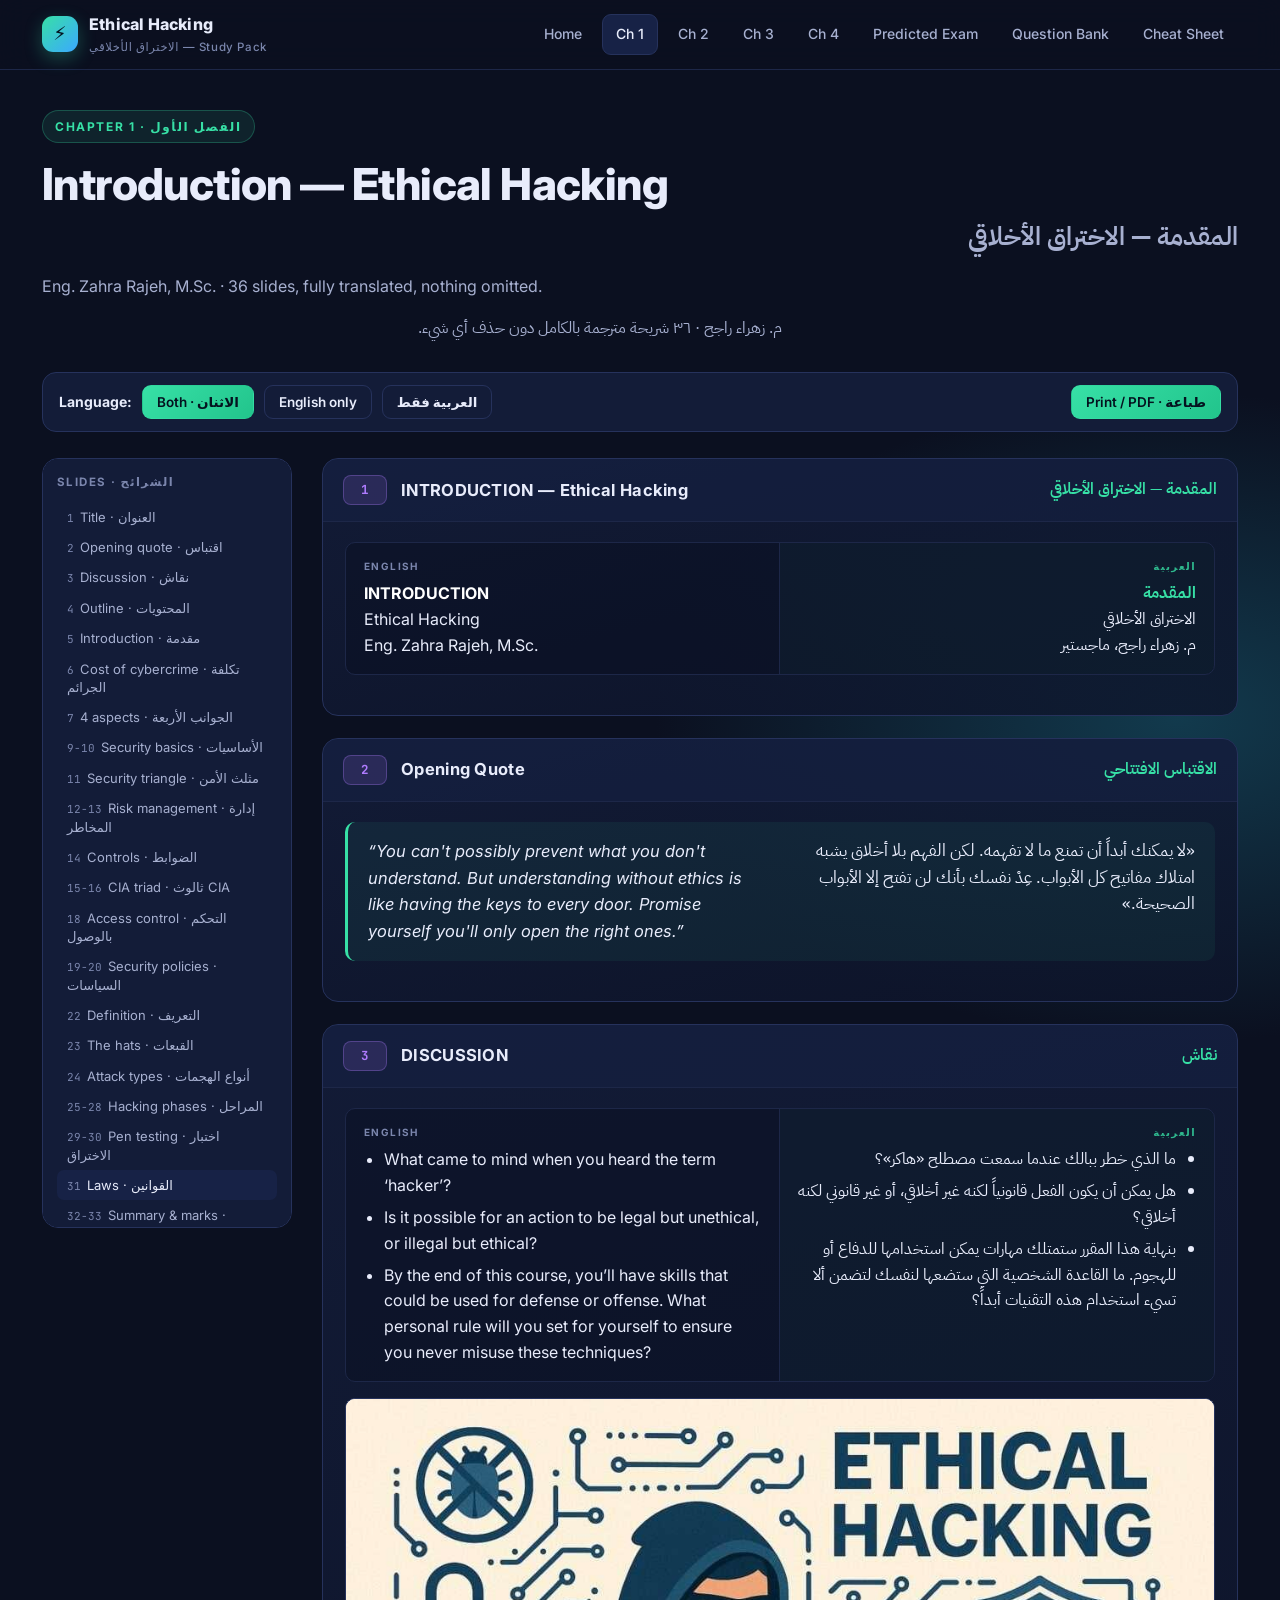
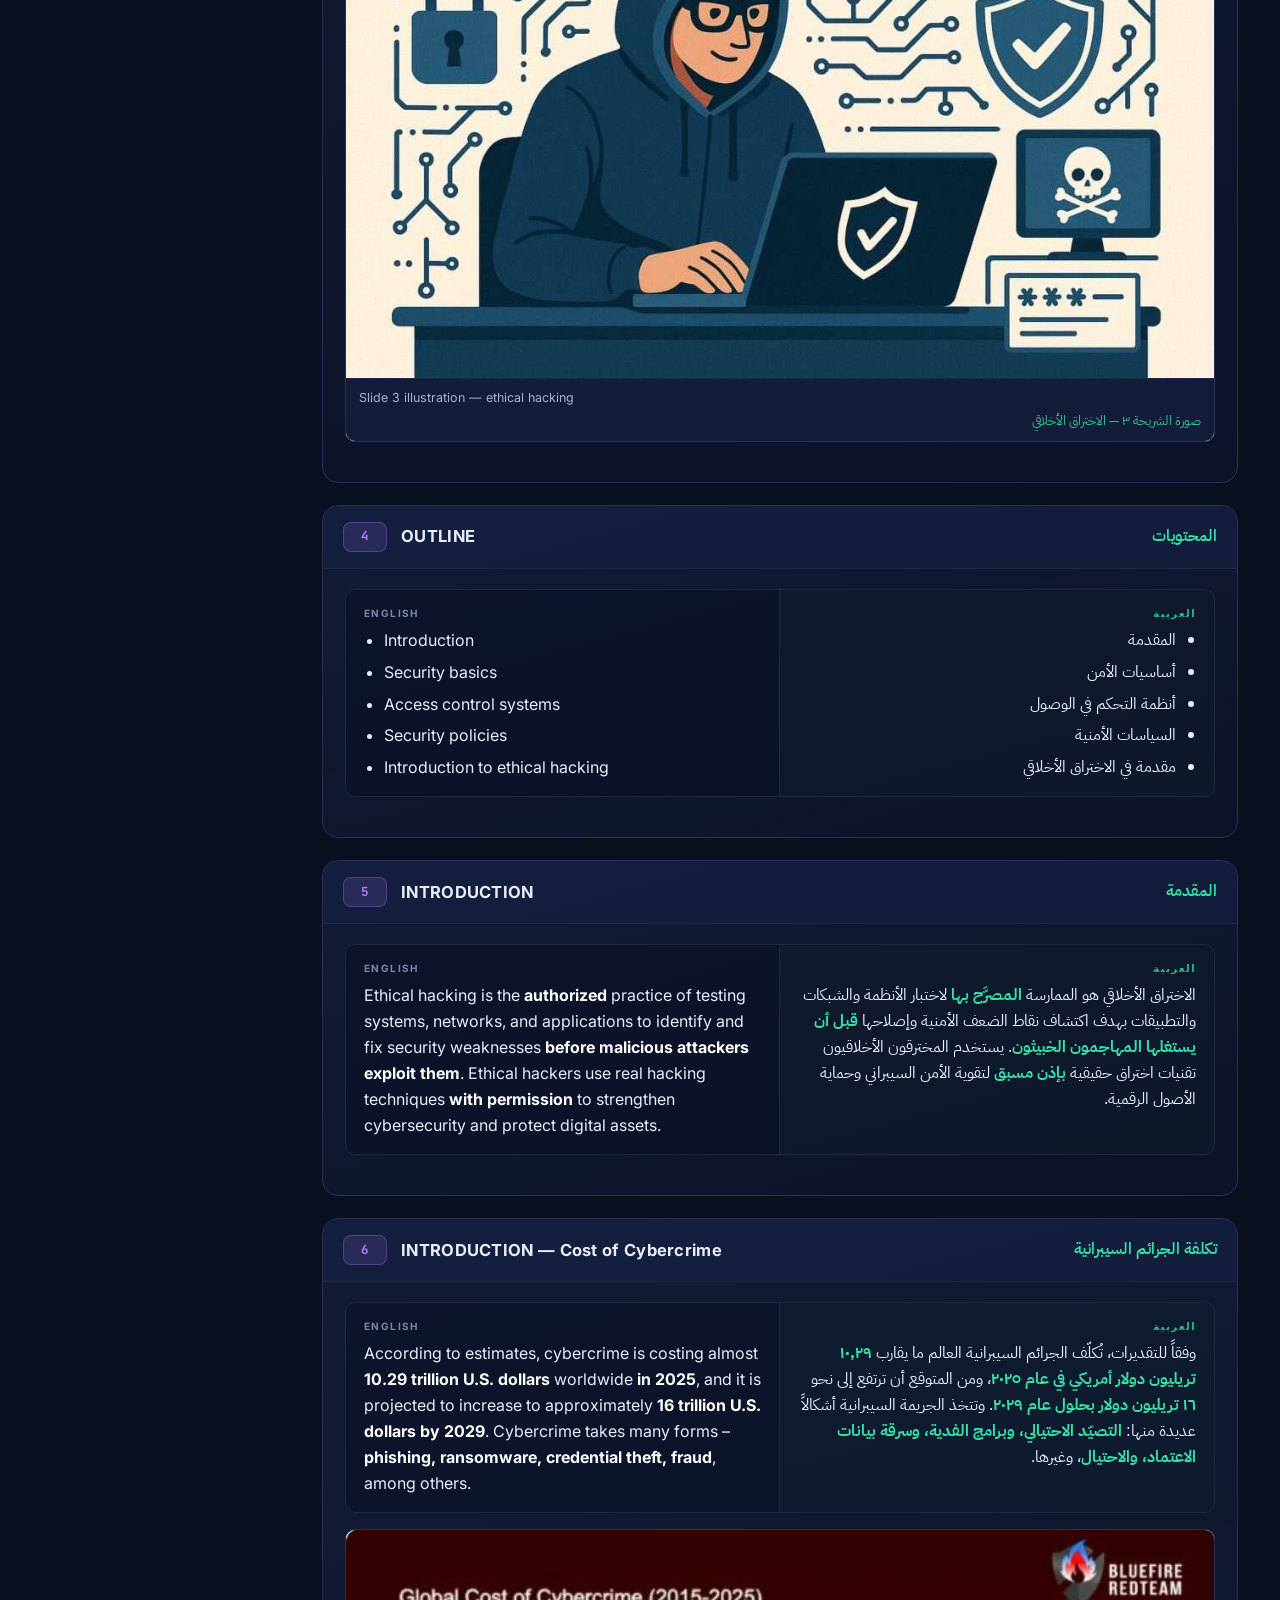
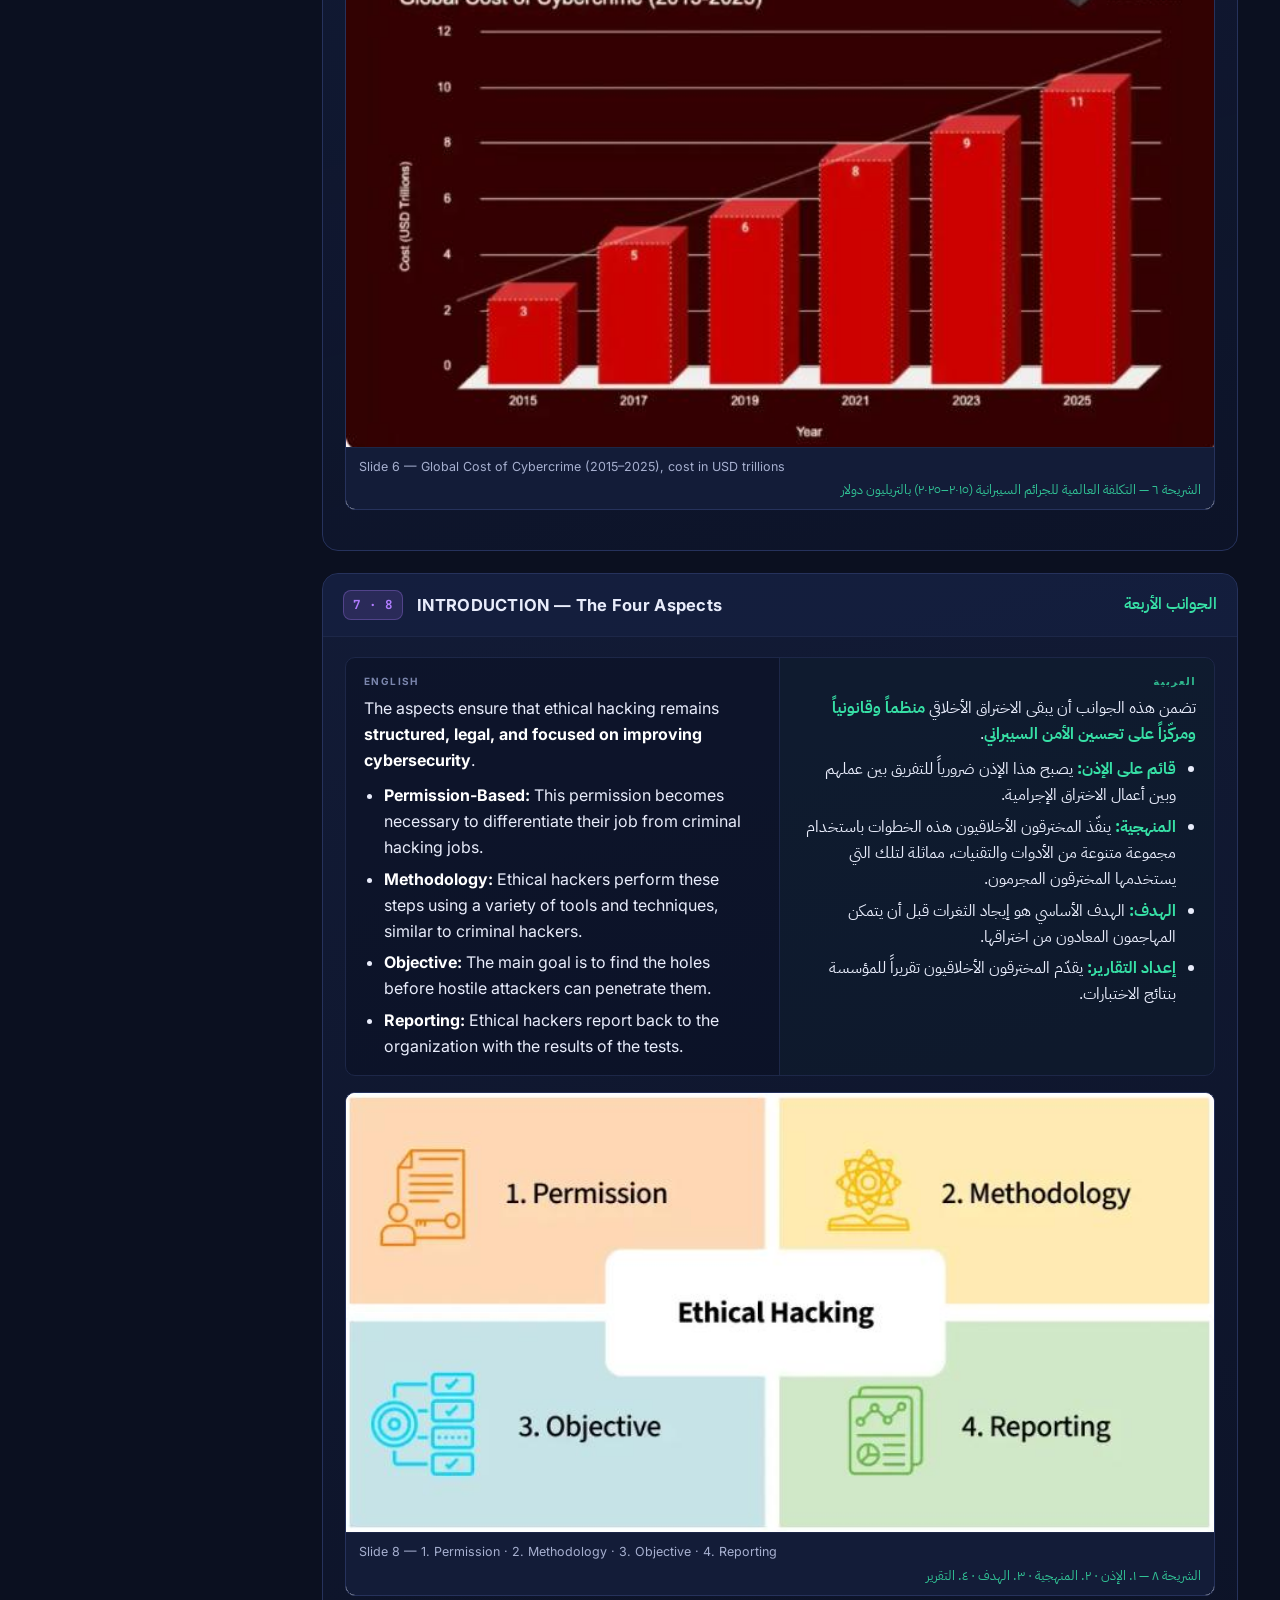
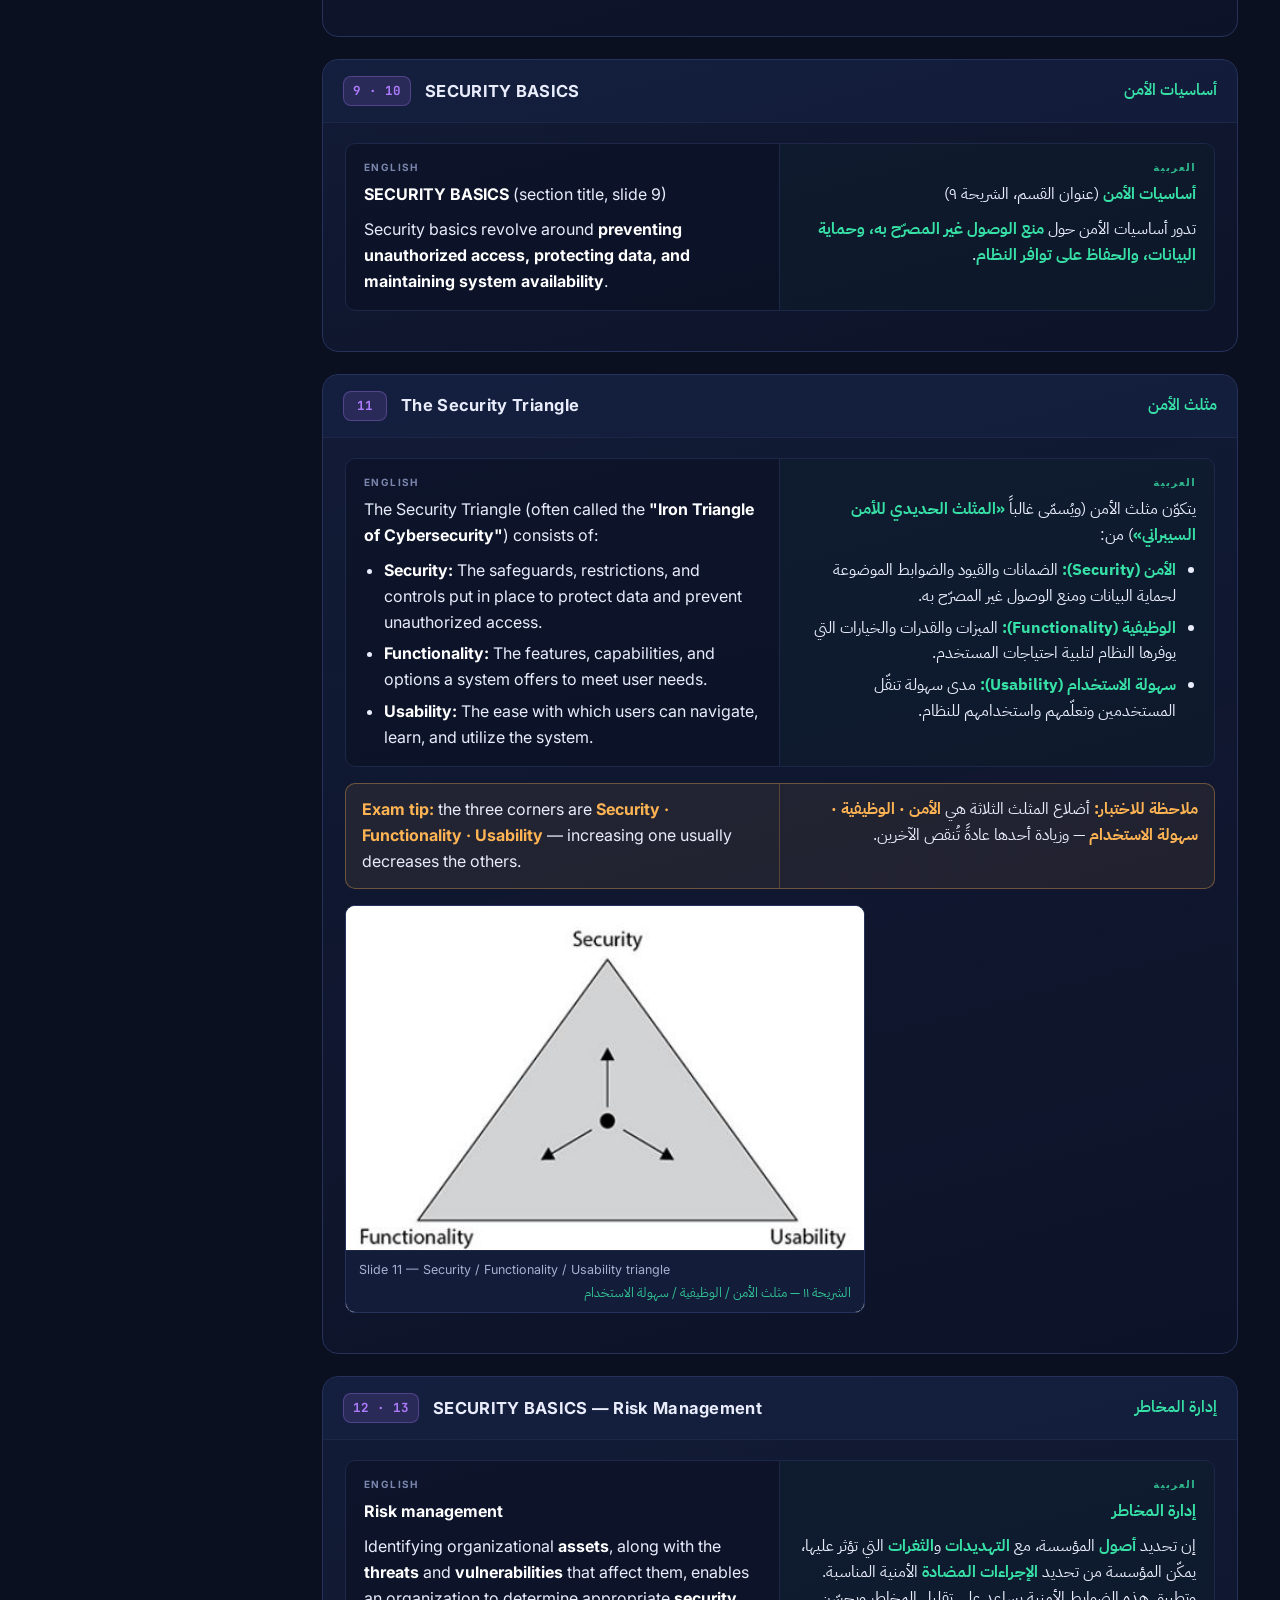
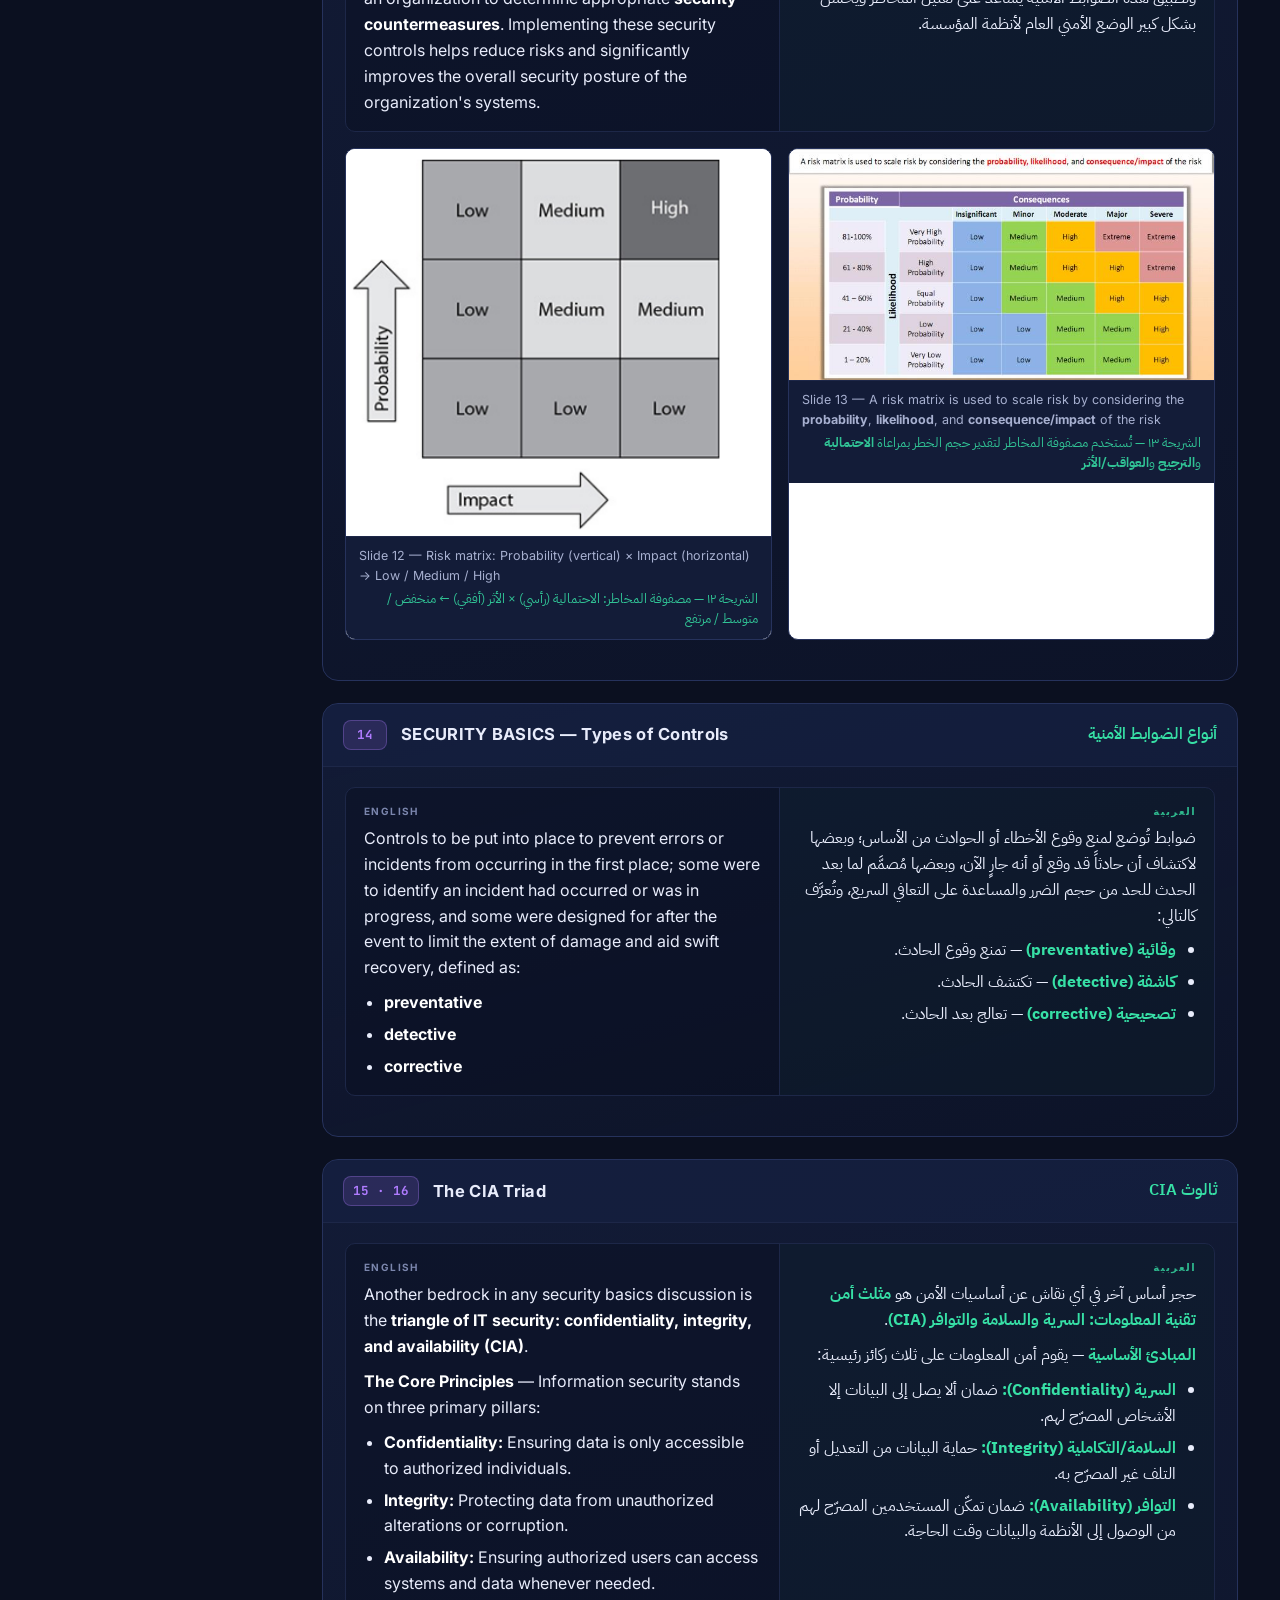
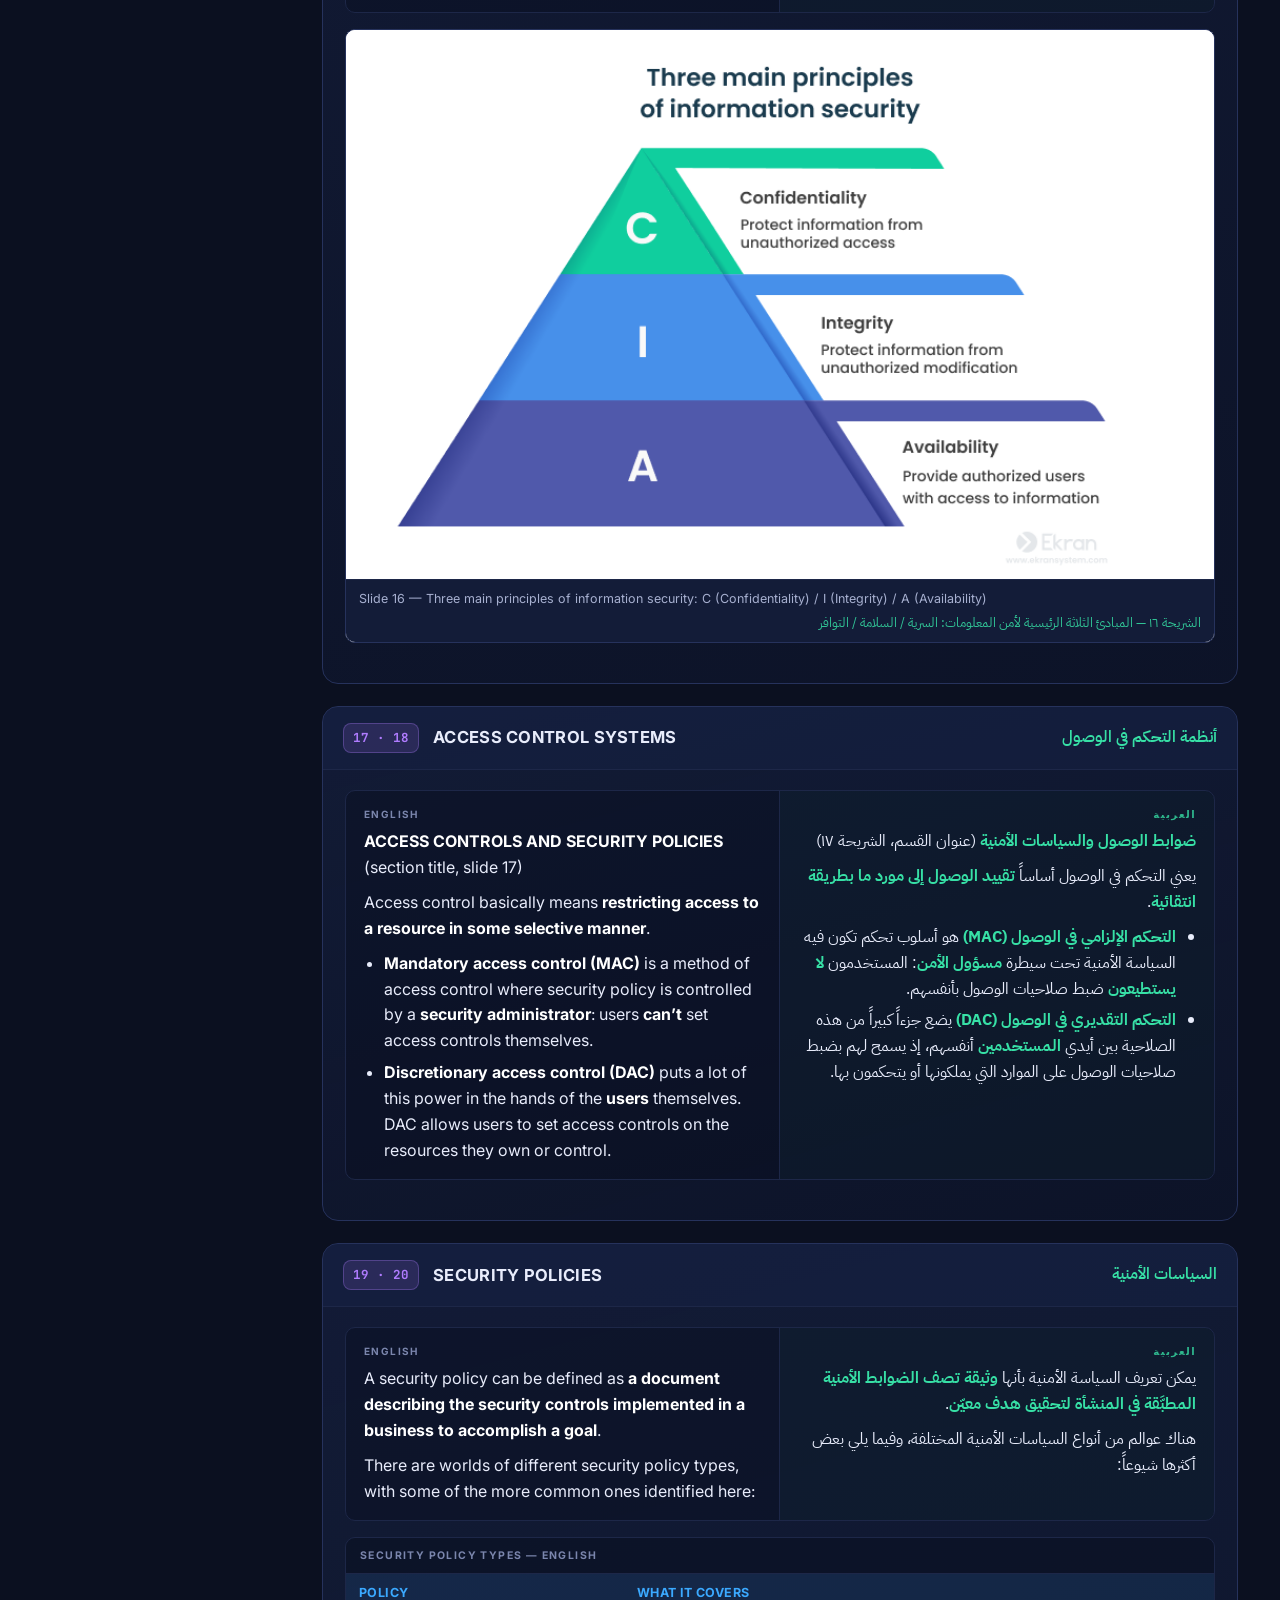
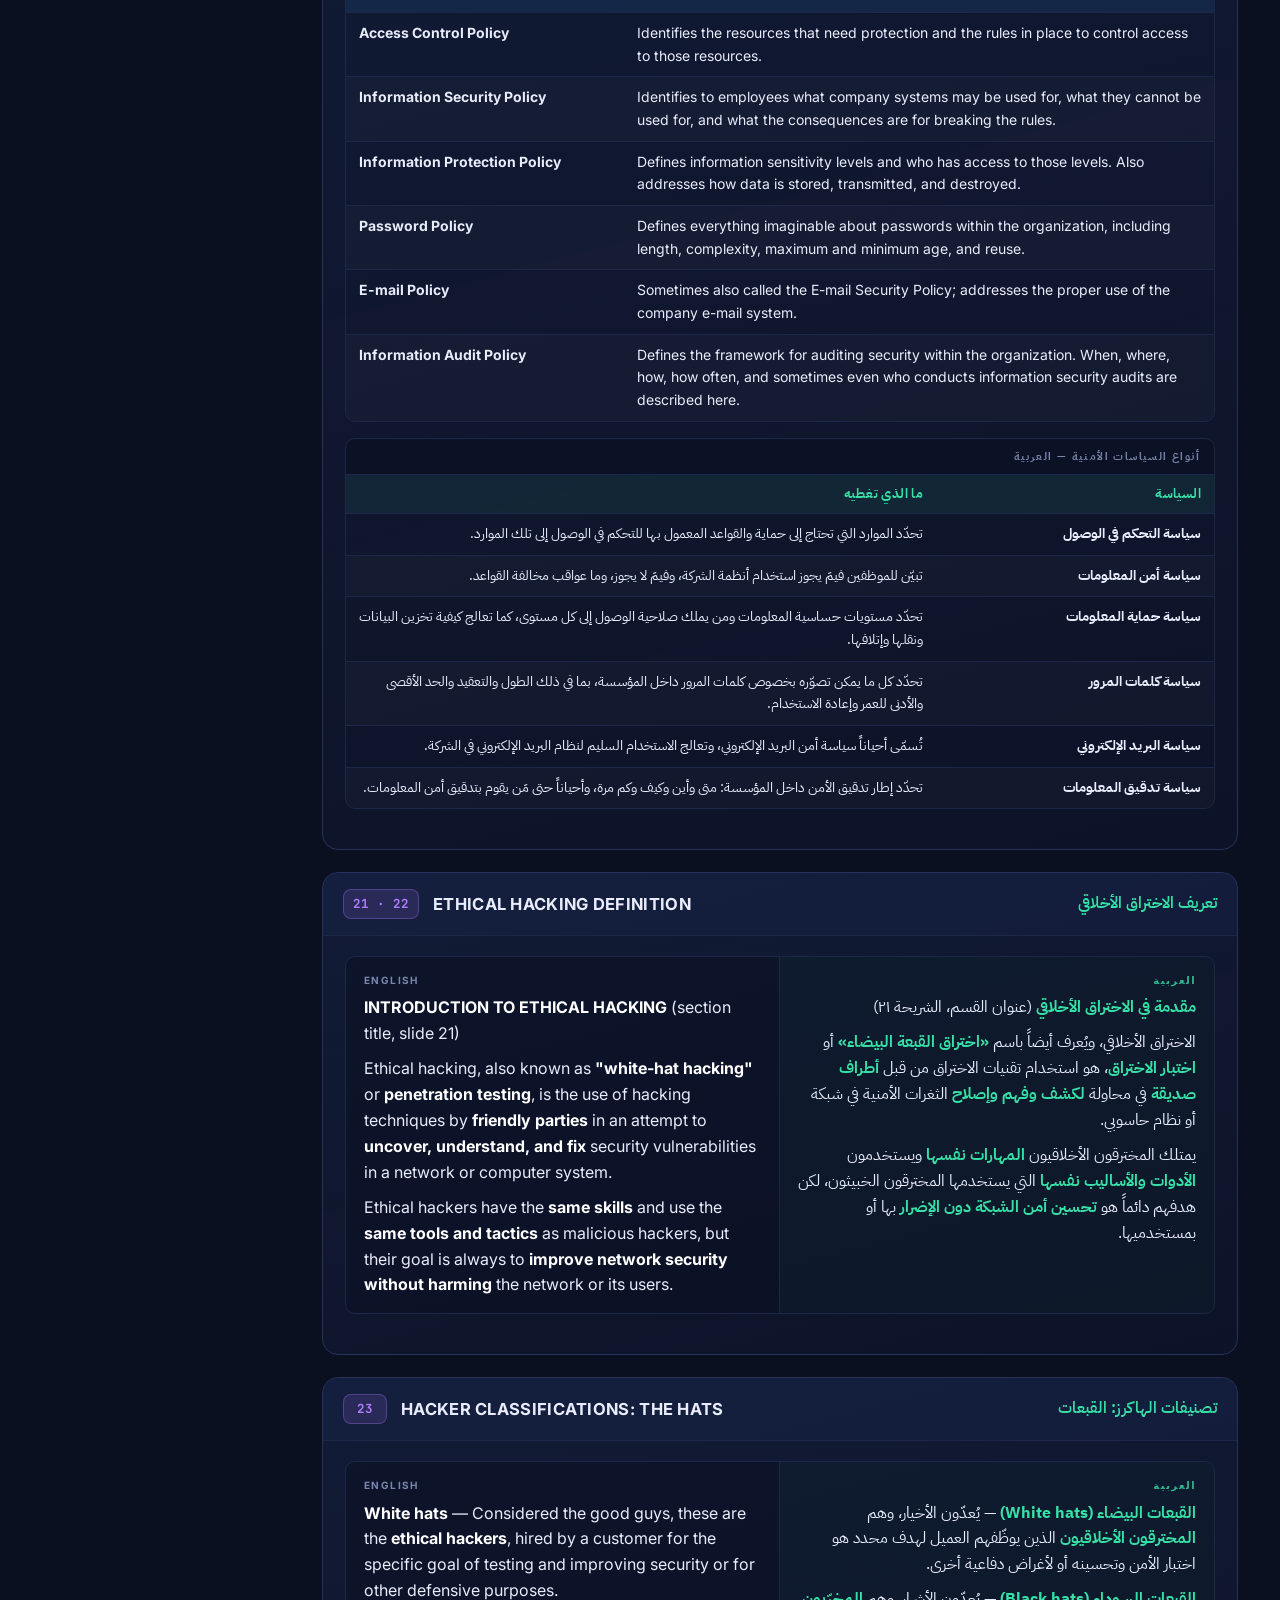
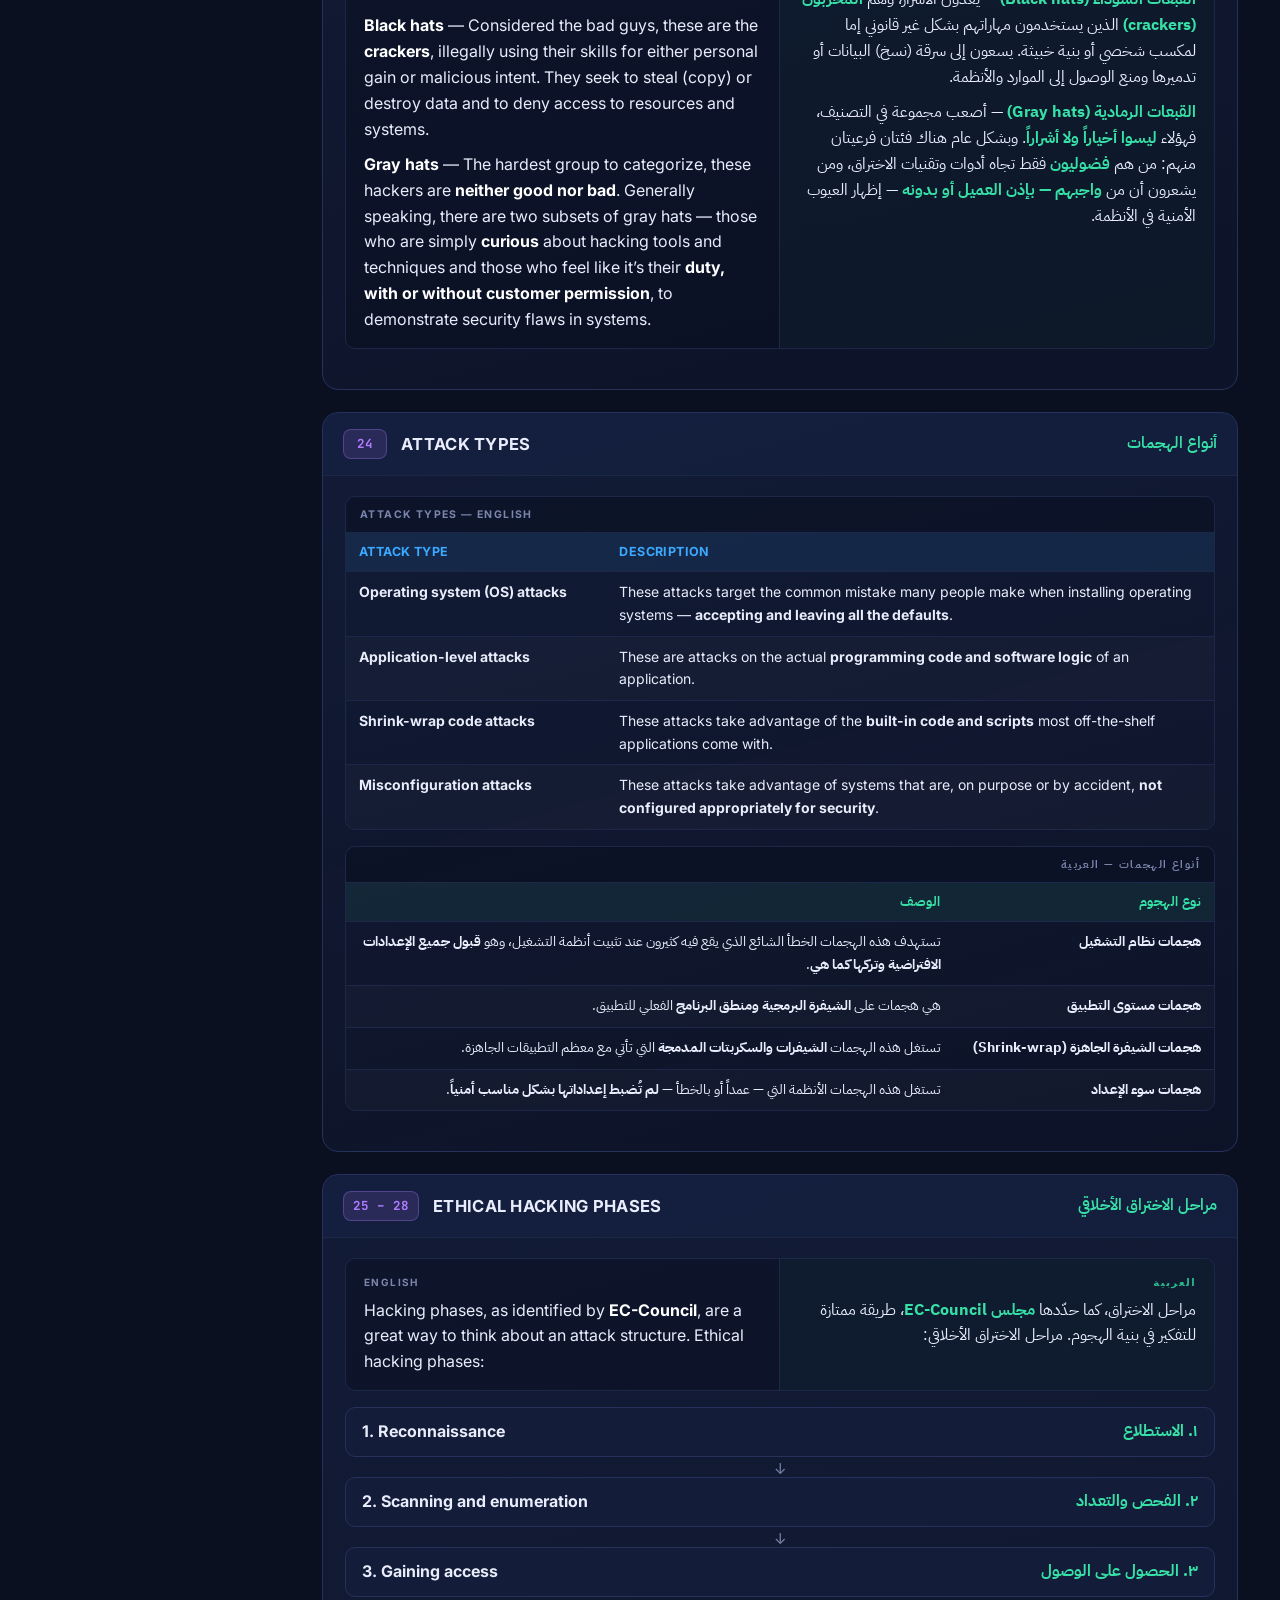
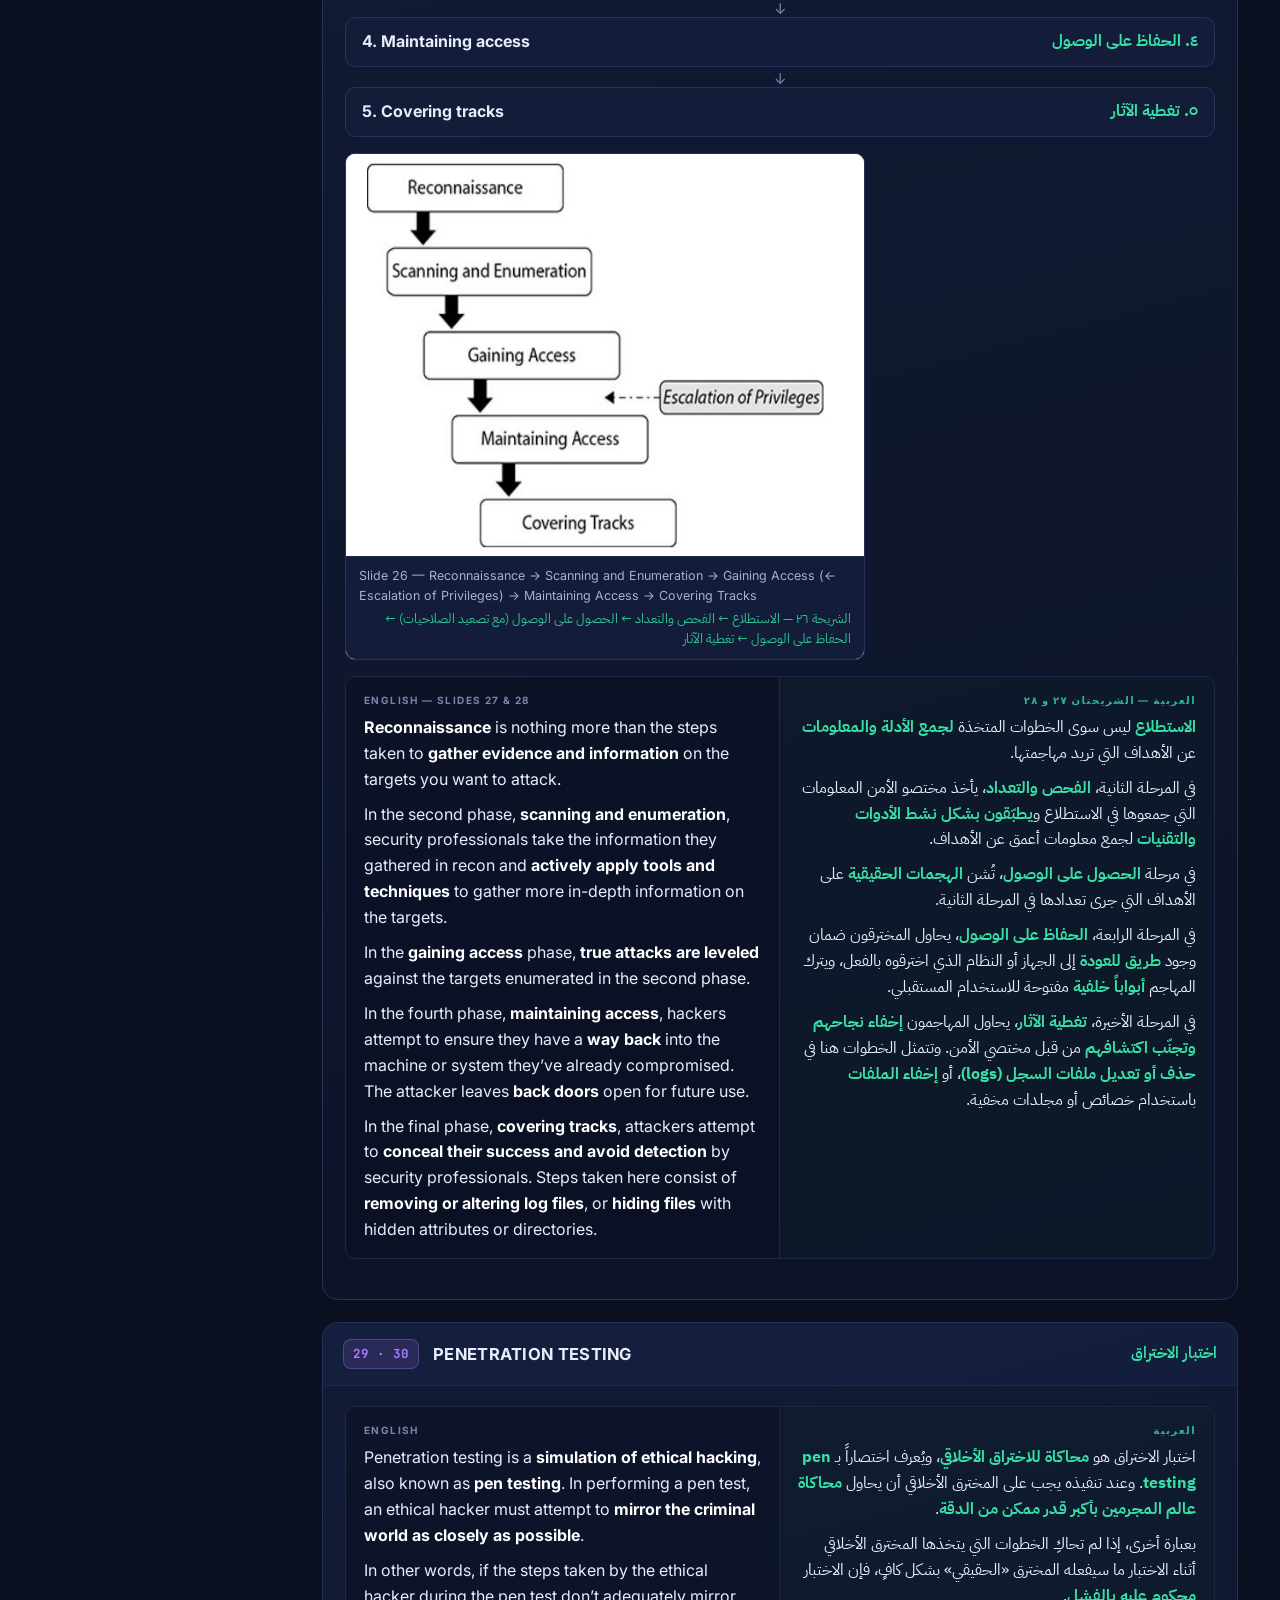
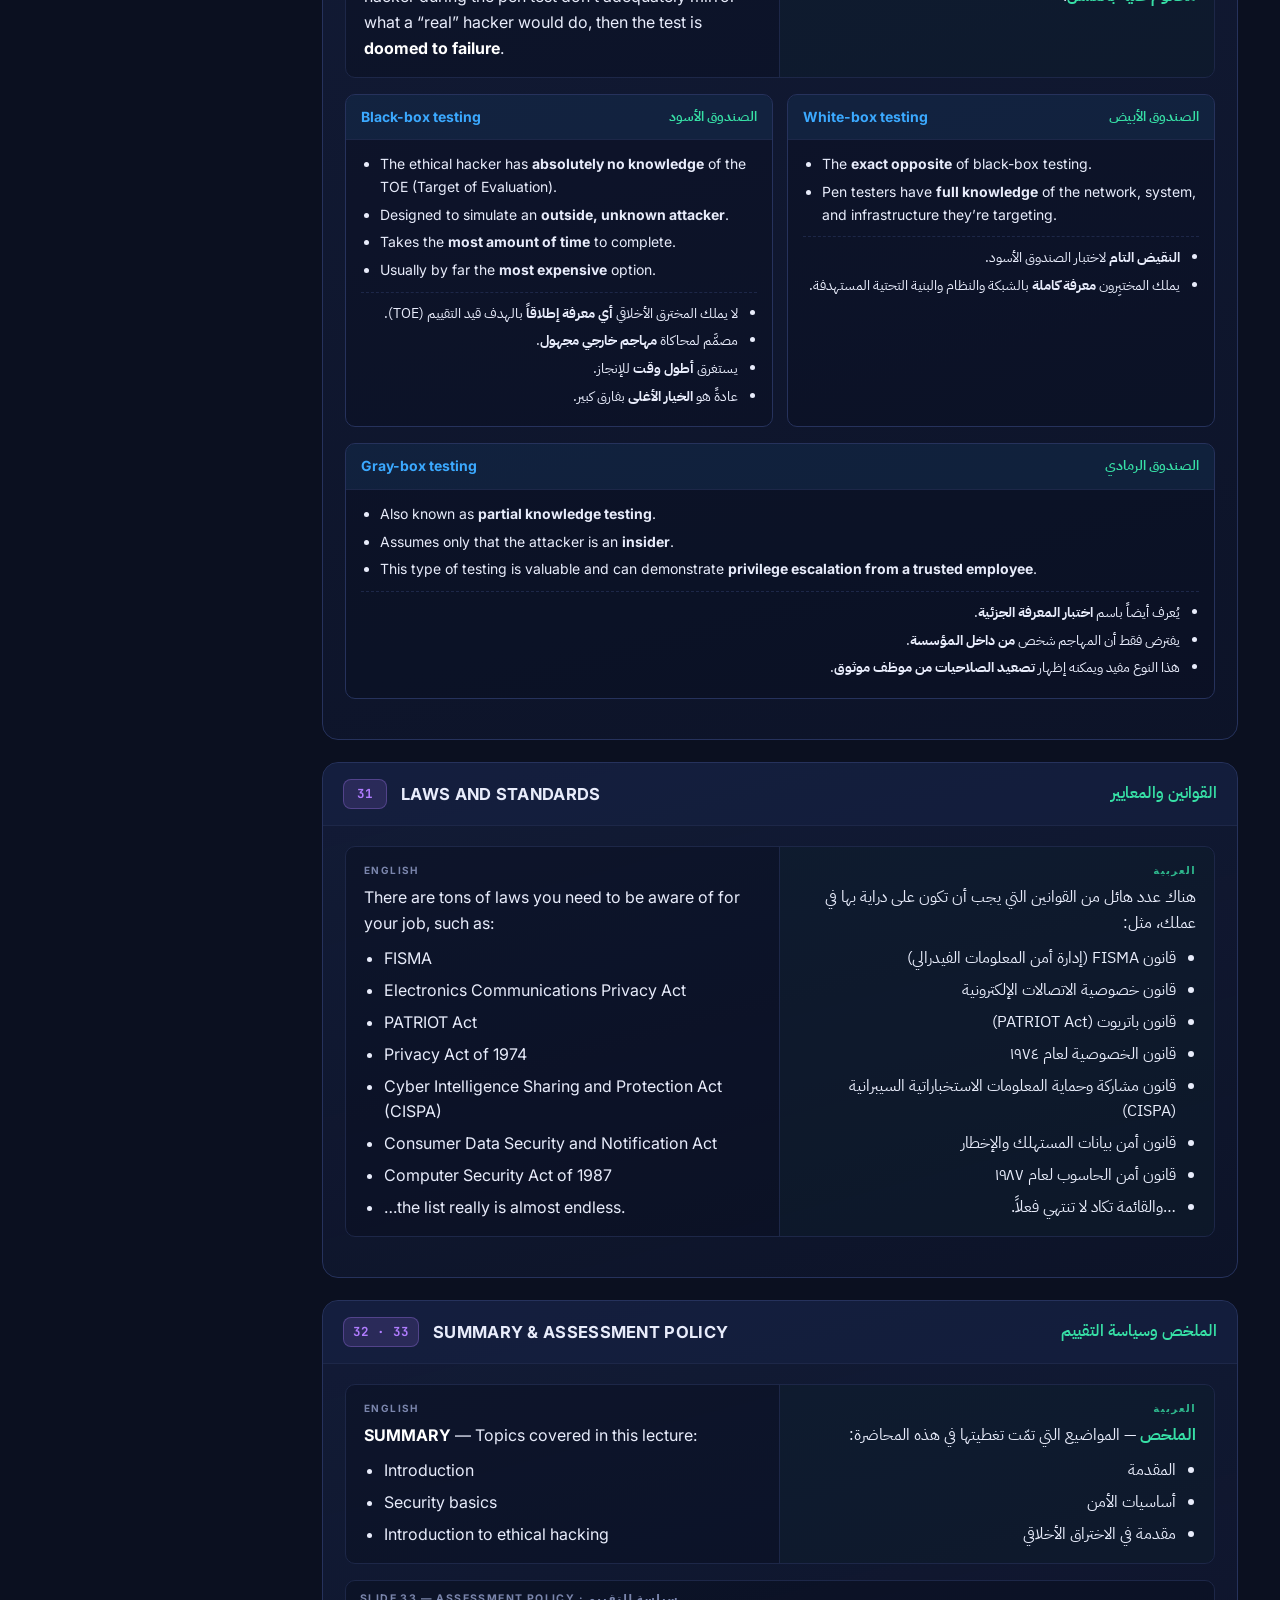
==== commit 9c100030: "Add exam-format prediction and solved scenarios Co-authored-by: arena-agent <297053741+arena-agent@u" ====
--- a/site/ch1.html
+++ b/site/ch1.html
@@ -13,7 +13,7 @@
     <a class="brand" href="index.html"><span class="logo">⚡</span><span>Ethical Hacking<small>الاختراق الأخلاقي — Study Pack</small></span></a>
     <nav class="nav">
       <a href="index.html">Home</a><a href="ch1.html">Ch 1</a><a href="ch2.html">Ch 2</a>
-      <a href="ch3.html">Ch 3</a><a href="ch4.html">Ch 4</a><a href="quiz.html">Exam Questions</a><a href="cheatsheet.html">Cheat Sheet</a>
+      <a href="ch3.html">Ch 3</a><a href="ch4.html">Ch 4</a><a href="exam.html">Predicted Exam</a><a href="quiz.html">Question Bank</a><a href="cheatsheet.html">Cheat Sheet</a>
     </nav>
   </div>
 </header>
--- a/site/css/style.css
+++ b/site/css/style.css
@@ -371,6 +371,47 @@
 .qsec h2{margin:0; font-size:18px; letter-spacing:.2px}
 .qsec .ar{font-family:var(--ar-font); direction:rtl; color:var(--accent); font-size:16px; font-weight:600}
 
+/* ---------- predicted exam ---------- */
+.exam-route{
+  display:flex; gap:9px; flex-wrap:wrap; align-items:center; position:sticky; top:74px; z-index:40;
+  border:1px solid var(--line); background:rgba(19,28,56,.94); backdrop-filter:blur(12px);
+  border-radius:14px; padding:12px 14px; margin-bottom:18px;
+}
+.exam-route > a{
+  color:var(--txt-dim); border:1px solid var(--line); background:var(--panel-2);
+  border-radius:8px; padding:7px 11px; font-size:12.5px; font-weight:700;
+}
+.exam-route > a:hover{color:var(--accent); border-color:var(--accent); text-decoration:none}
+.scenario-stem{
+  display:grid; grid-template-columns:1fr 1fr; border:1px solid rgba(59,169,255,.38);
+  background:rgba(59,169,255,.08); border-radius:var(--radius); overflow:hidden; margin:0 0 18px;
+}
+.scenario-stem > div{padding:18px 20px}
+.scenario-stem .en{border-inline-end:1px solid rgba(59,169,255,.28)}
+.scenario-stem .ar{font-family:var(--ar-font); direction:rtl; text-align:right}
+.scenario-stem b{color:var(--accent-2)}
+.scenario-q .answer ol{margin:6px 0; padding-inline-start:22px}
+.scenario-q .answer li{margin-bottom:9px}
+.reserve-grid{display:grid; grid-template-columns:repeat(2,1fr); gap:14px}
+.reserve-card{
+  position:relative; display:grid; grid-template-columns:1fr 1fr; gap:14px;
+  border:1px solid var(--line); border-radius:var(--radius); padding:18px;
+  background:linear-gradient(165deg,rgba(19,28,56,.95),rgba(13,20,42,.8));
+}
+.reserve-card .reserve-n{
+  position:absolute; top:10px; inset-inline-start:10px; font:700 11px var(--mono);
+  color:var(--warn); border:1px solid rgba(255,180,84,.35); border-radius:7px; padding:2px 7px;
+}
+.reserve-card .en,.reserve-card .ar{padding-top:22px}
+.reserve-card .ar{font-family:var(--ar-font); direction:rtl; text-align:right; border-inline-start:1px dashed var(--line)}
+.reserve-card b{font-size:14px; line-height:1.5}
+.reserve-card p{color:var(--accent); margin:8px 0 0; font-weight:600}
+.reserve-card small{grid-column:1/-1; color:var(--txt-mute); font:11px var(--mono); border-top:1px dashed var(--line); padding-top:8px}
+body.only-en .scenario-stem .ar,body.only-en .reserve-card .ar{display:none}
+body.only-en .scenario-stem,body.only-en .reserve-card{grid-template-columns:1fr}
+body.only-ar .scenario-stem .en,body.only-ar .reserve-card .en{display:none}
+body.only-ar .scenario-stem,body.only-ar .reserve-card{grid-template-columns:1fr}
+
 /* cheat sheet */
 .cheat-grid{display:grid; grid-template-columns:repeat(auto-fit,minmax(320px,1fr)); gap:18px}
 .cheat{border:1px solid var(--line); border-radius:var(--radius); background:var(--panel); overflow:hidden}
@@ -398,7 +439,11 @@
   .hero-grid{grid-template-columns:1fr}
 }
 @media (max-width:720px){
-  .pair, .note, .quote, .compare, .flow .step{grid-template-columns:1fr}
+  .pair, .note, .quote, .compare, .flow .step, .scenario-stem, .reserve-card{grid-template-columns:1fr}
+  .reserve-grid{grid-template-columns:1fr}
+  .scenario-stem .en,.reserve-card .en{border-inline-end:none; border-bottom:1px solid var(--line-soft)}
+  .reserve-card .ar{border-inline-start:none}
+  .exam-route{position:static}
   .pair .en{border-inline-end:none; border-bottom:1px solid var(--line-soft)}
   .note .en{border-inline-end:none; border-bottom:1px solid rgba(255,180,84,.24)}
   .wrap{padding:22px 14px 70px}
@@ -412,8 +457,13 @@
 @media print{
   @page{size:A4; margin:13mm 11mm}
   html,body{background:#fff !important; color:#111 !important; font-size:10.4pt}
-  .topbar,.sidenav,.toolbar,.quiz-tools,.pager,.no-print,footer .btn{display:none !important}
+  .topbar,.sidenav,.toolbar,.quiz-tools,.exam-route,.pager,.no-print,footer .btn{display:none !important}
   .layout{display:block}
+  .scenario-stem,.reserve-card{background:#fff !important; border-color:#ccd3e0; color:#111}
+  .scenario-stem .ar,.reserve-card .ar{border-color:#dbe1ec}
+  .reserve-grid{grid-template-columns:1fr 1fr}
+  .reserve-card{break-inside:avoid}
+  .reserve-card p{color:#0a7a55}
   .wrap{max-width:none; padding:0}
   a{color:#0a58ca !important; text-decoration:none}
   .hero{border:1px solid #ccc; box-shadow:none; background:#fff; page-break-after:always}
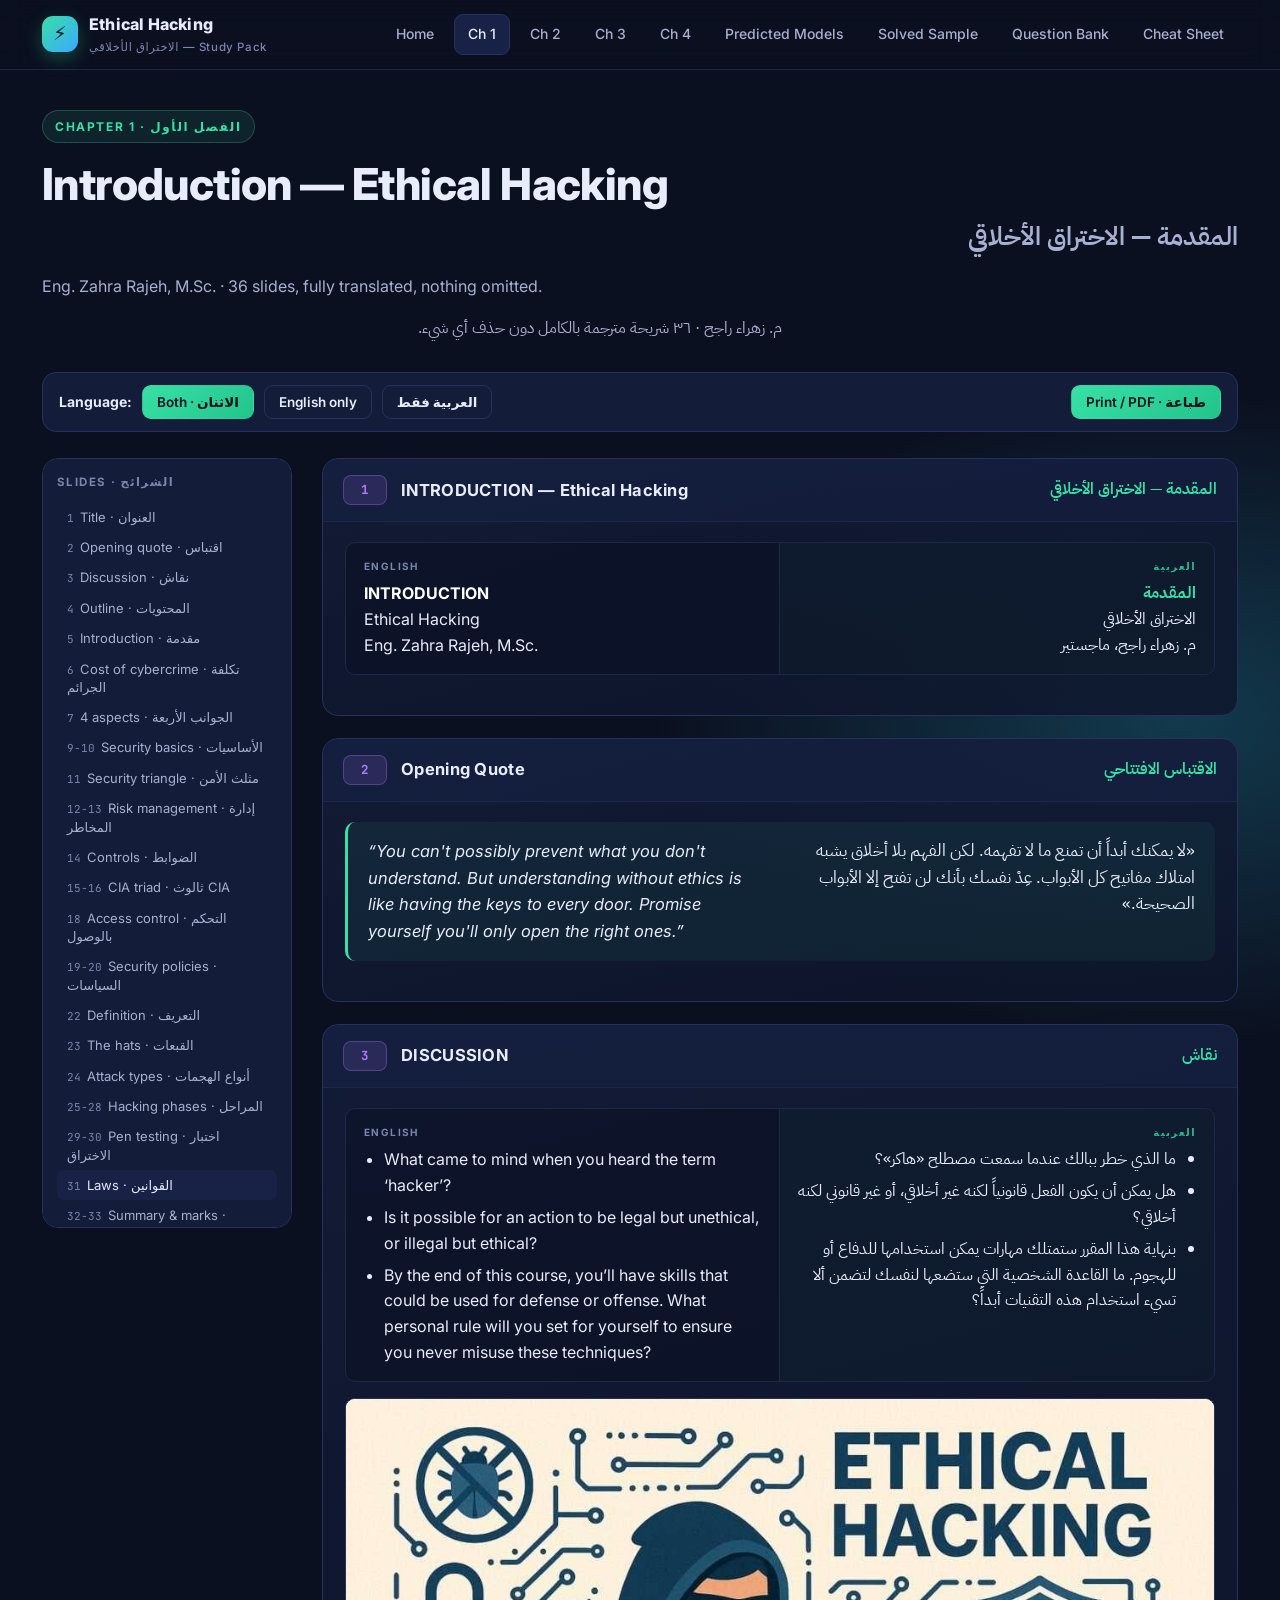
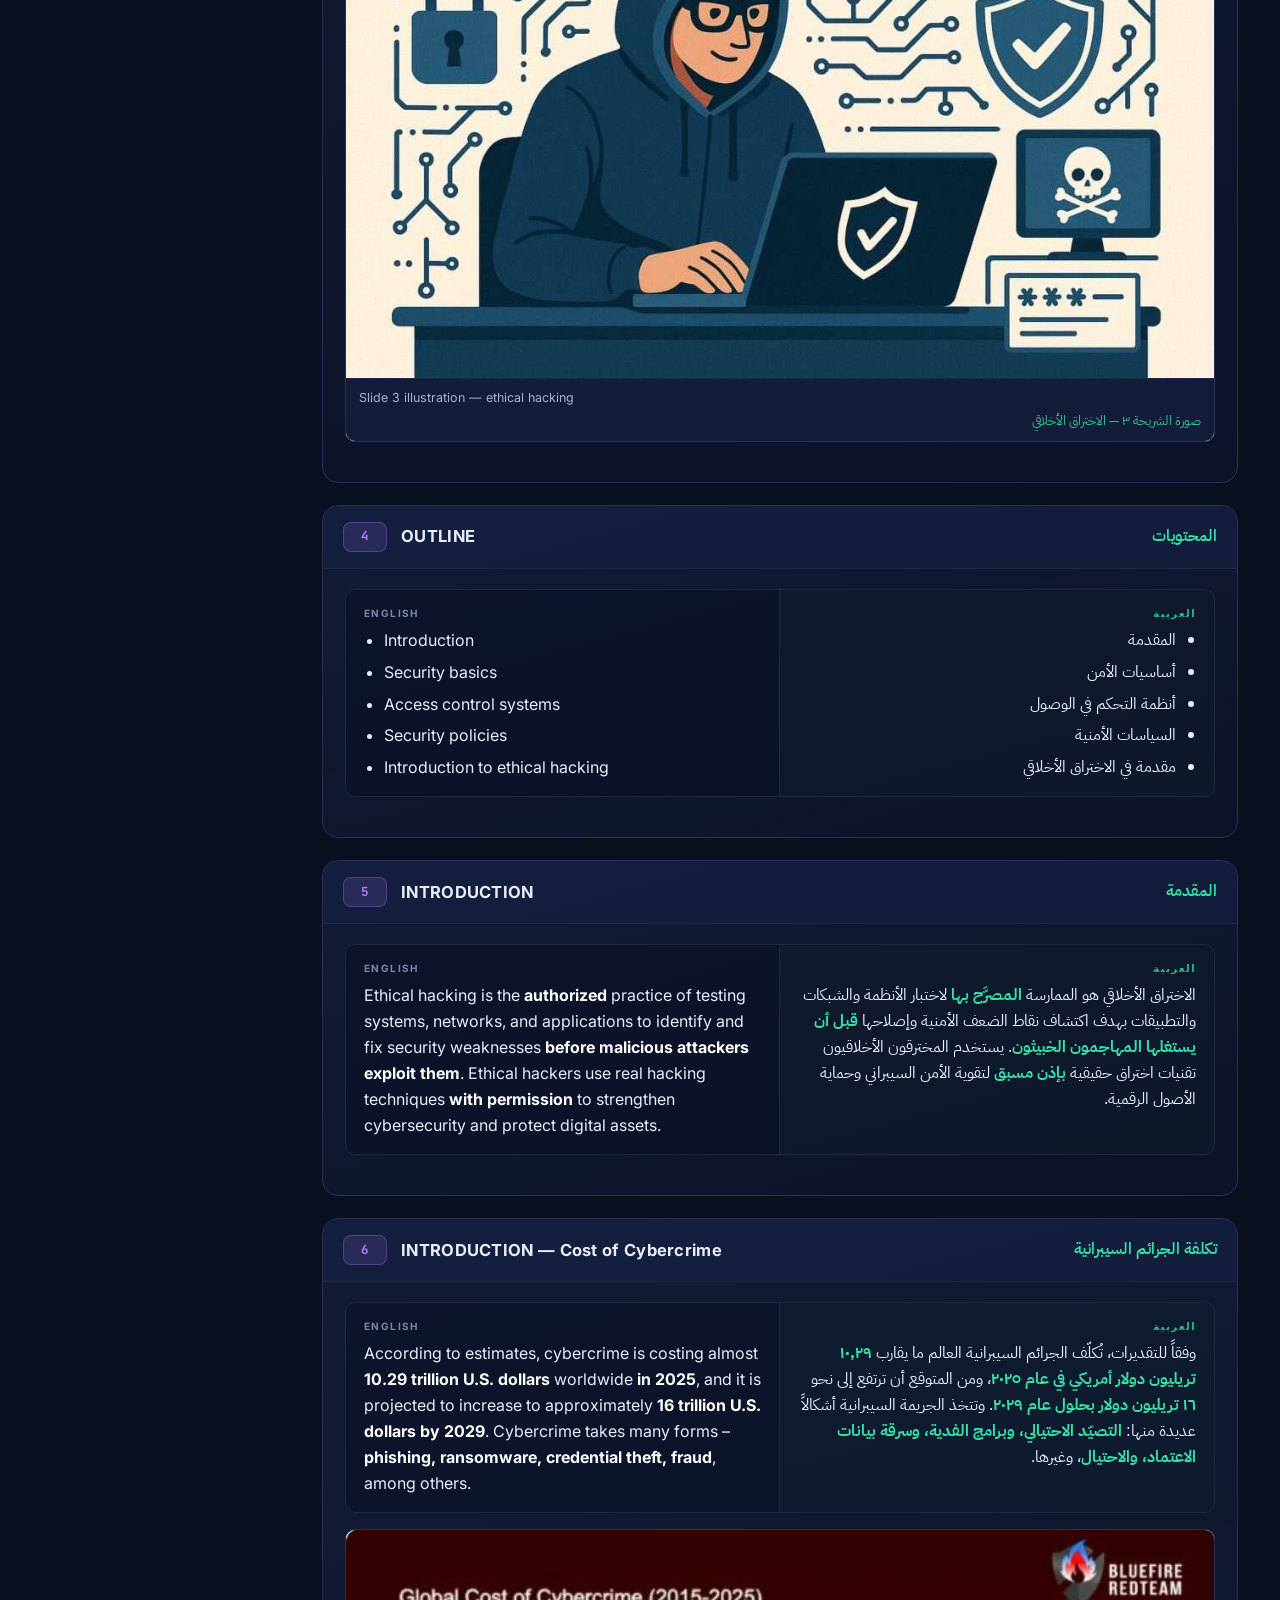
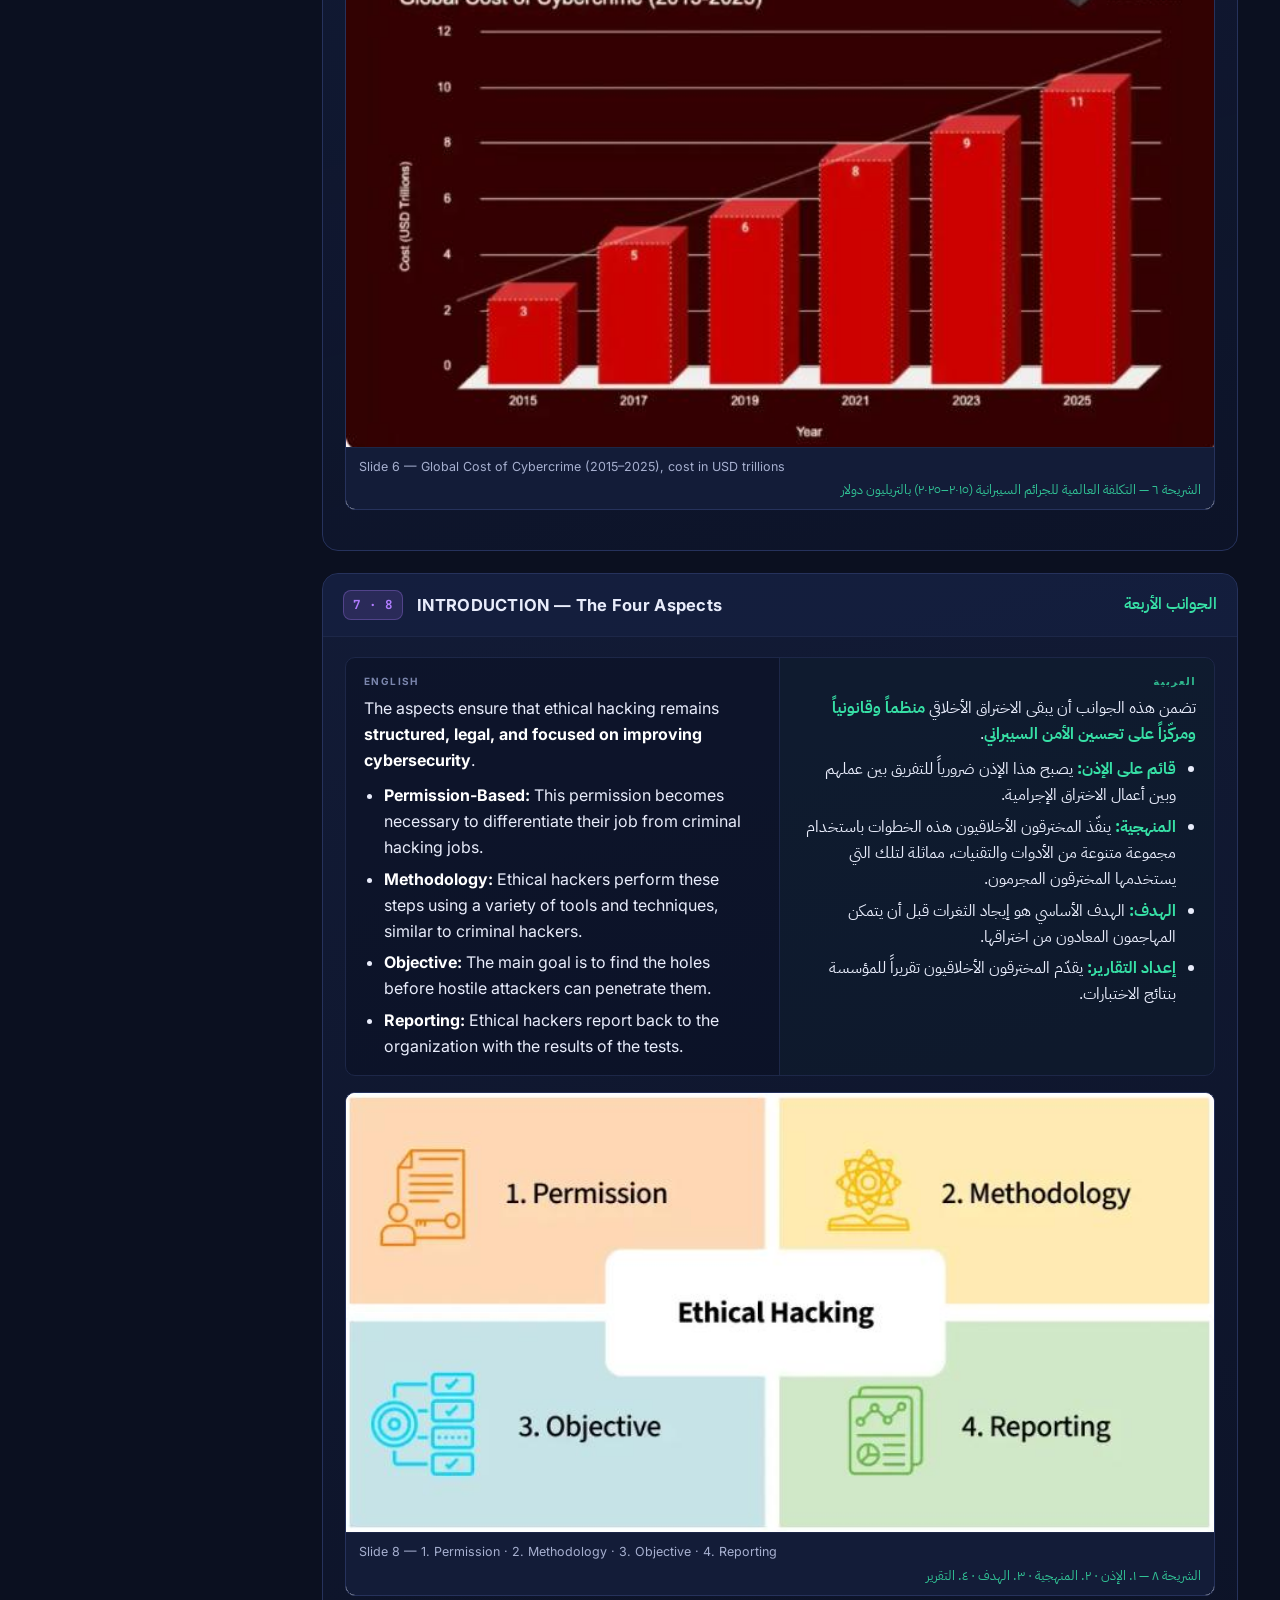
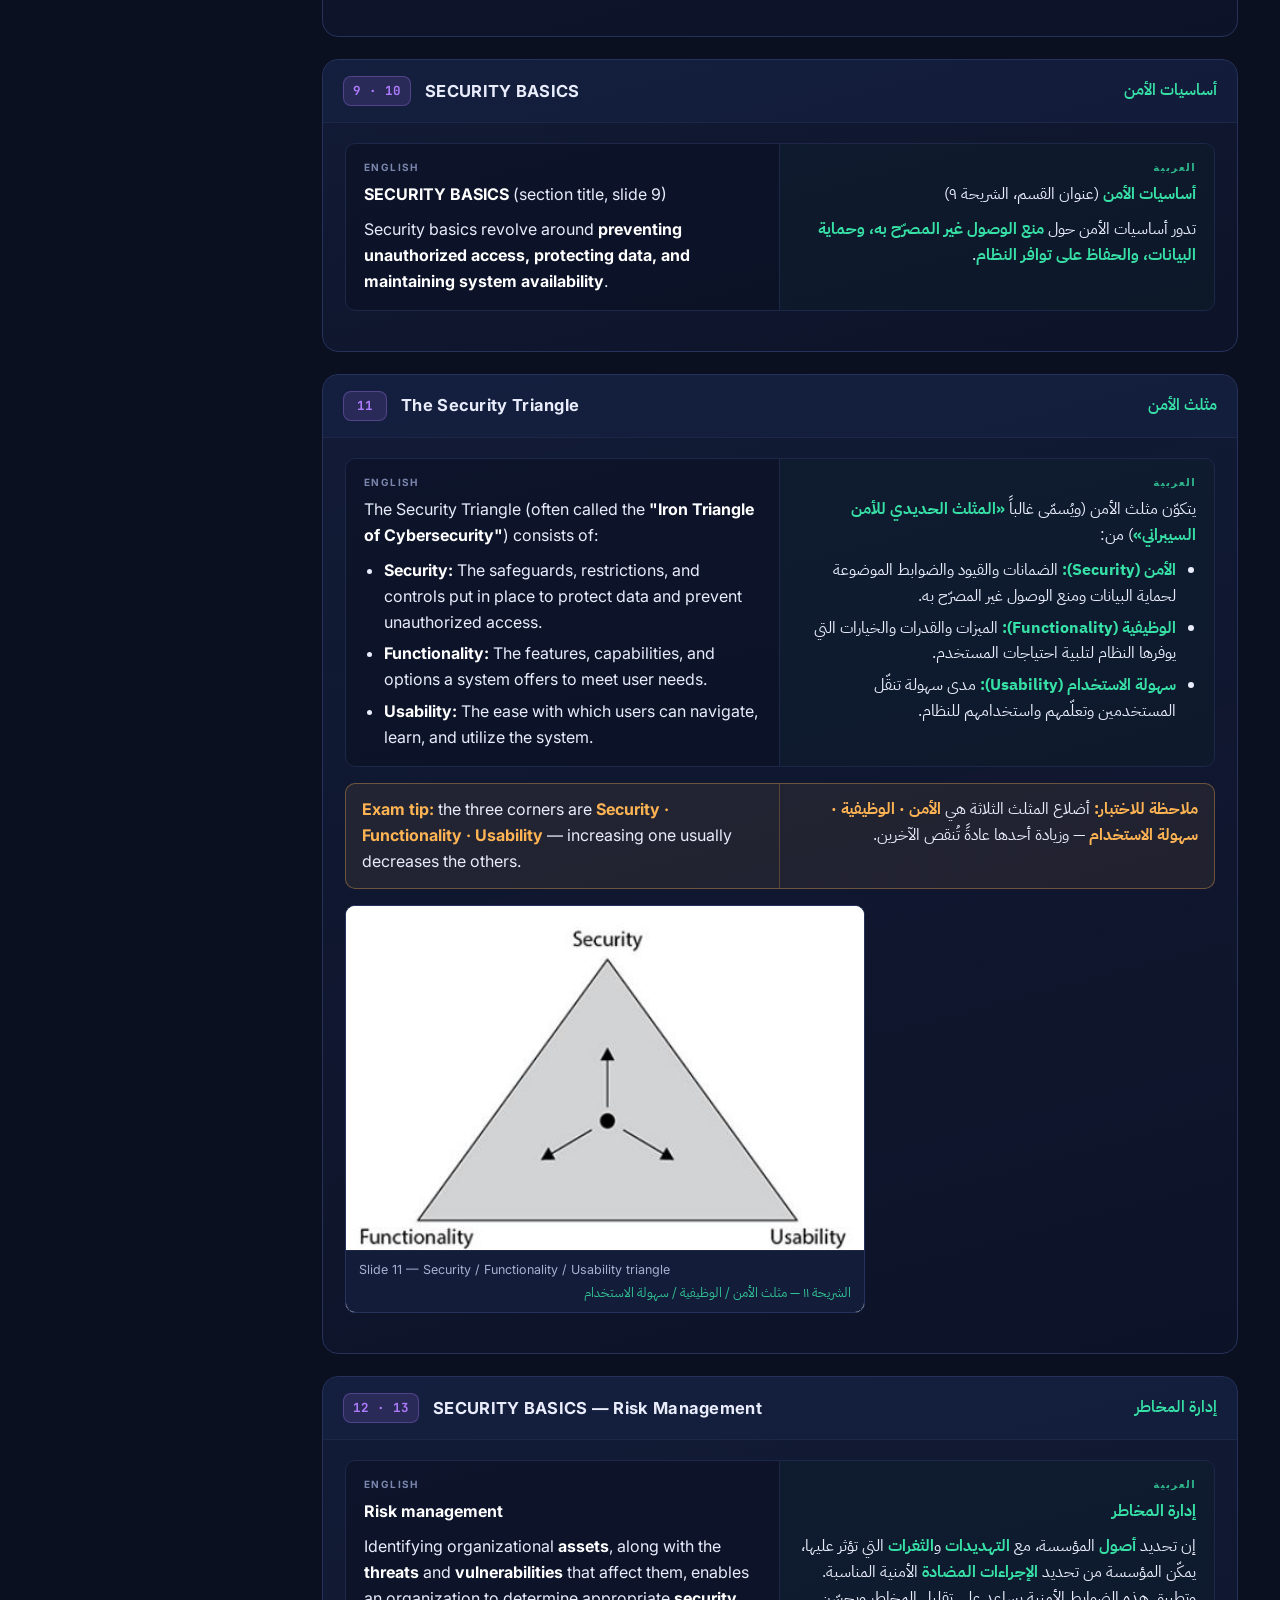
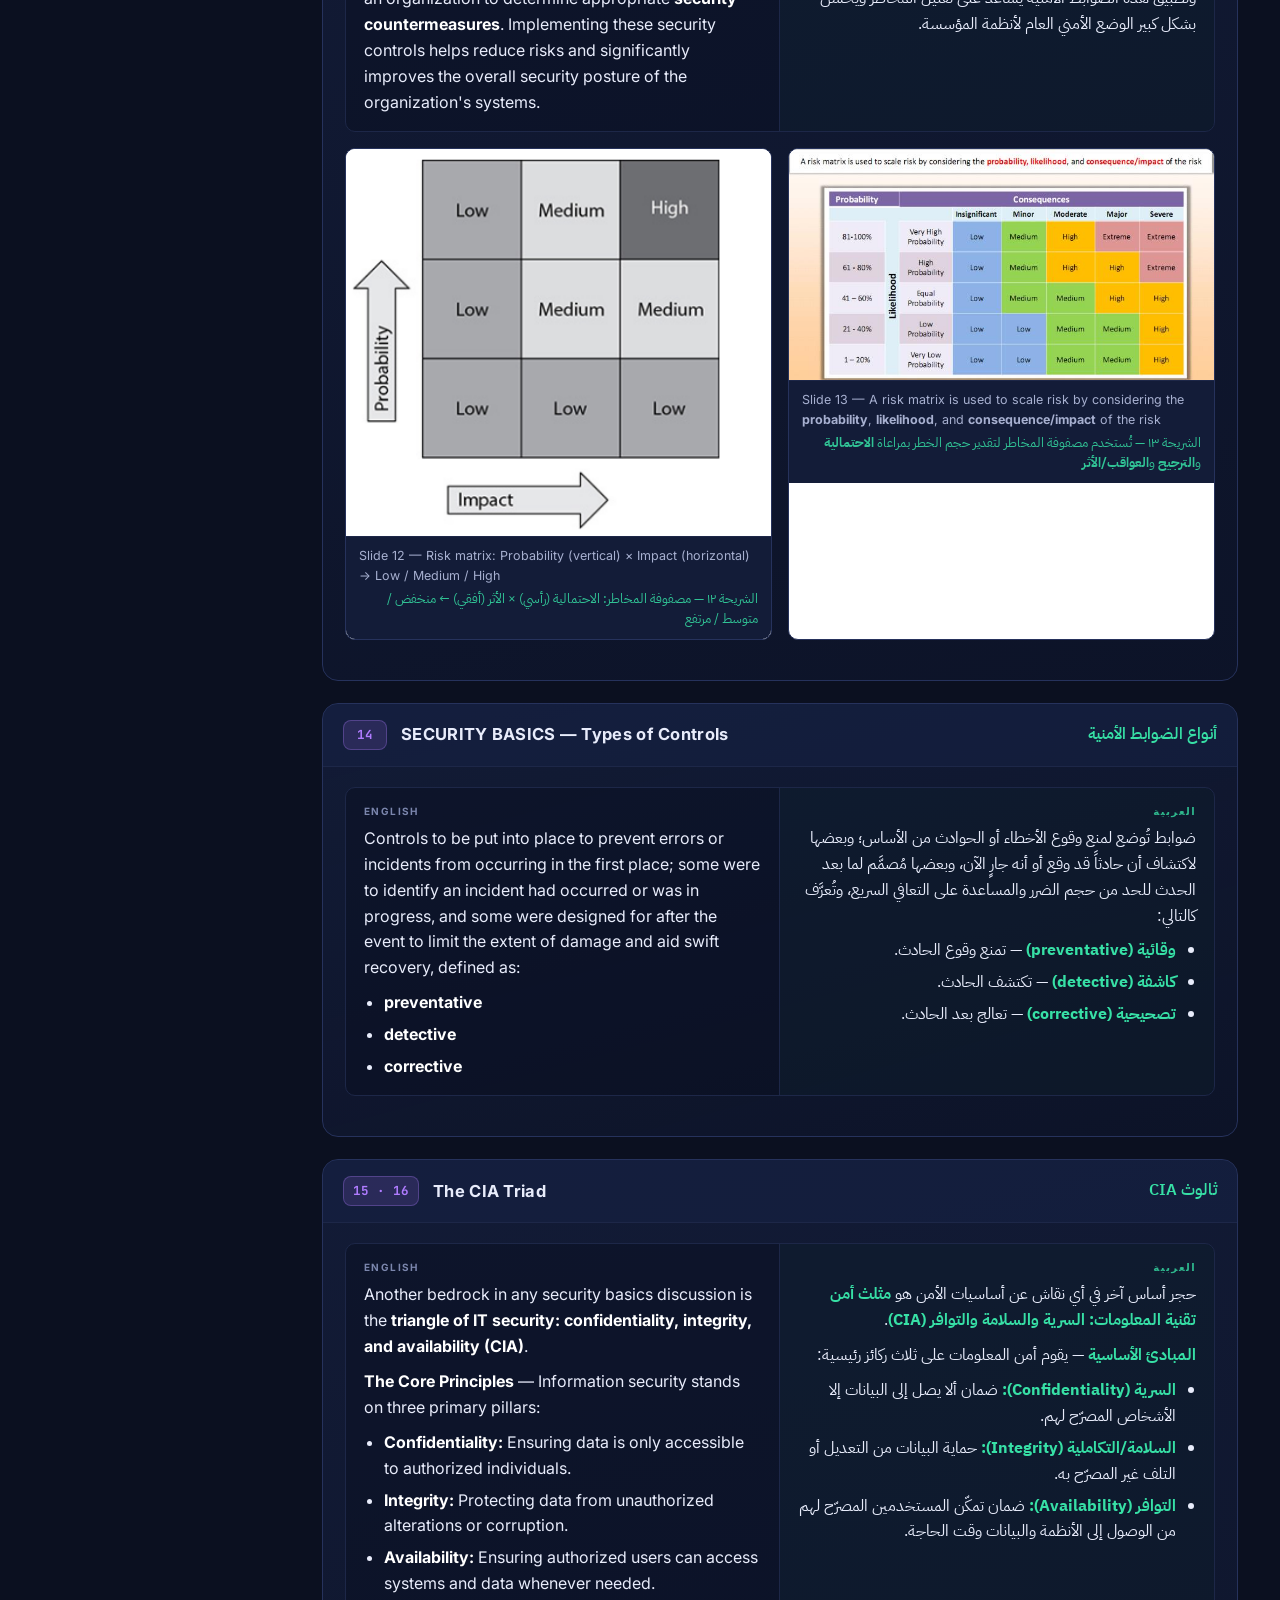
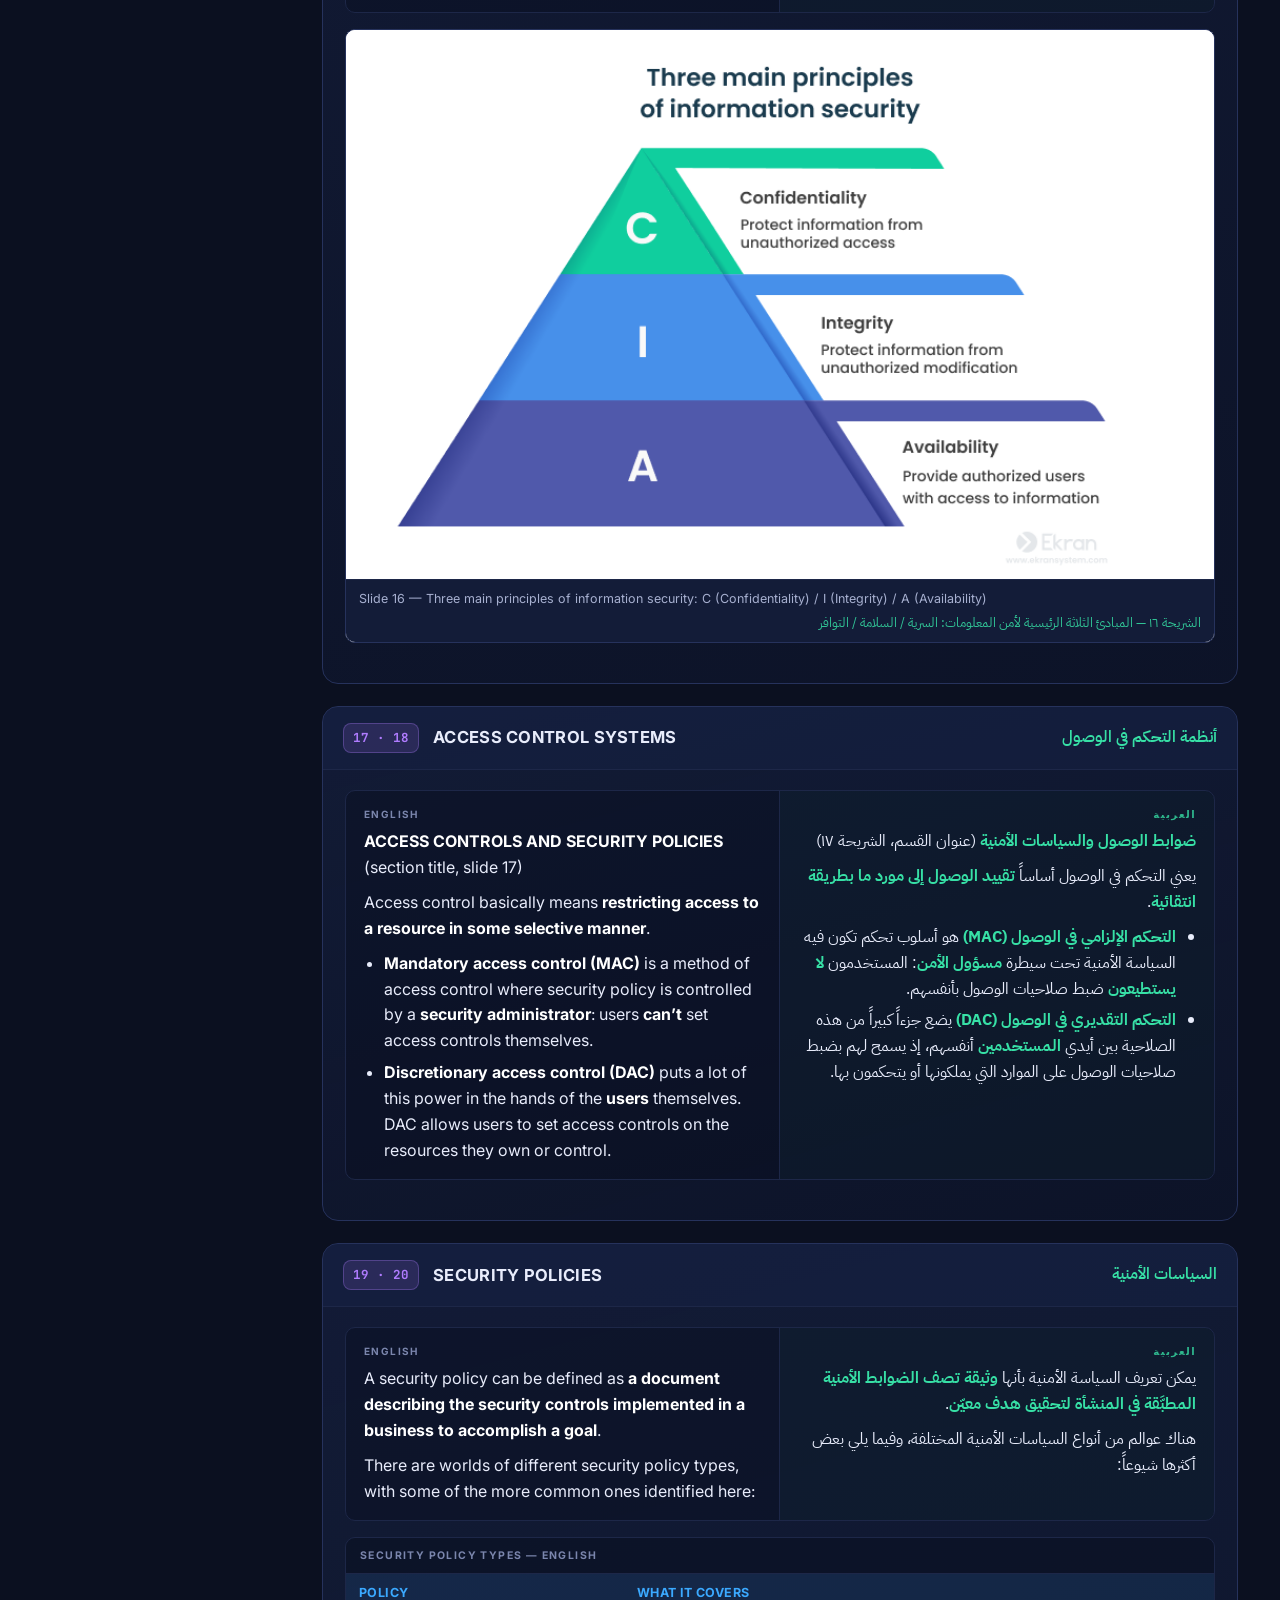
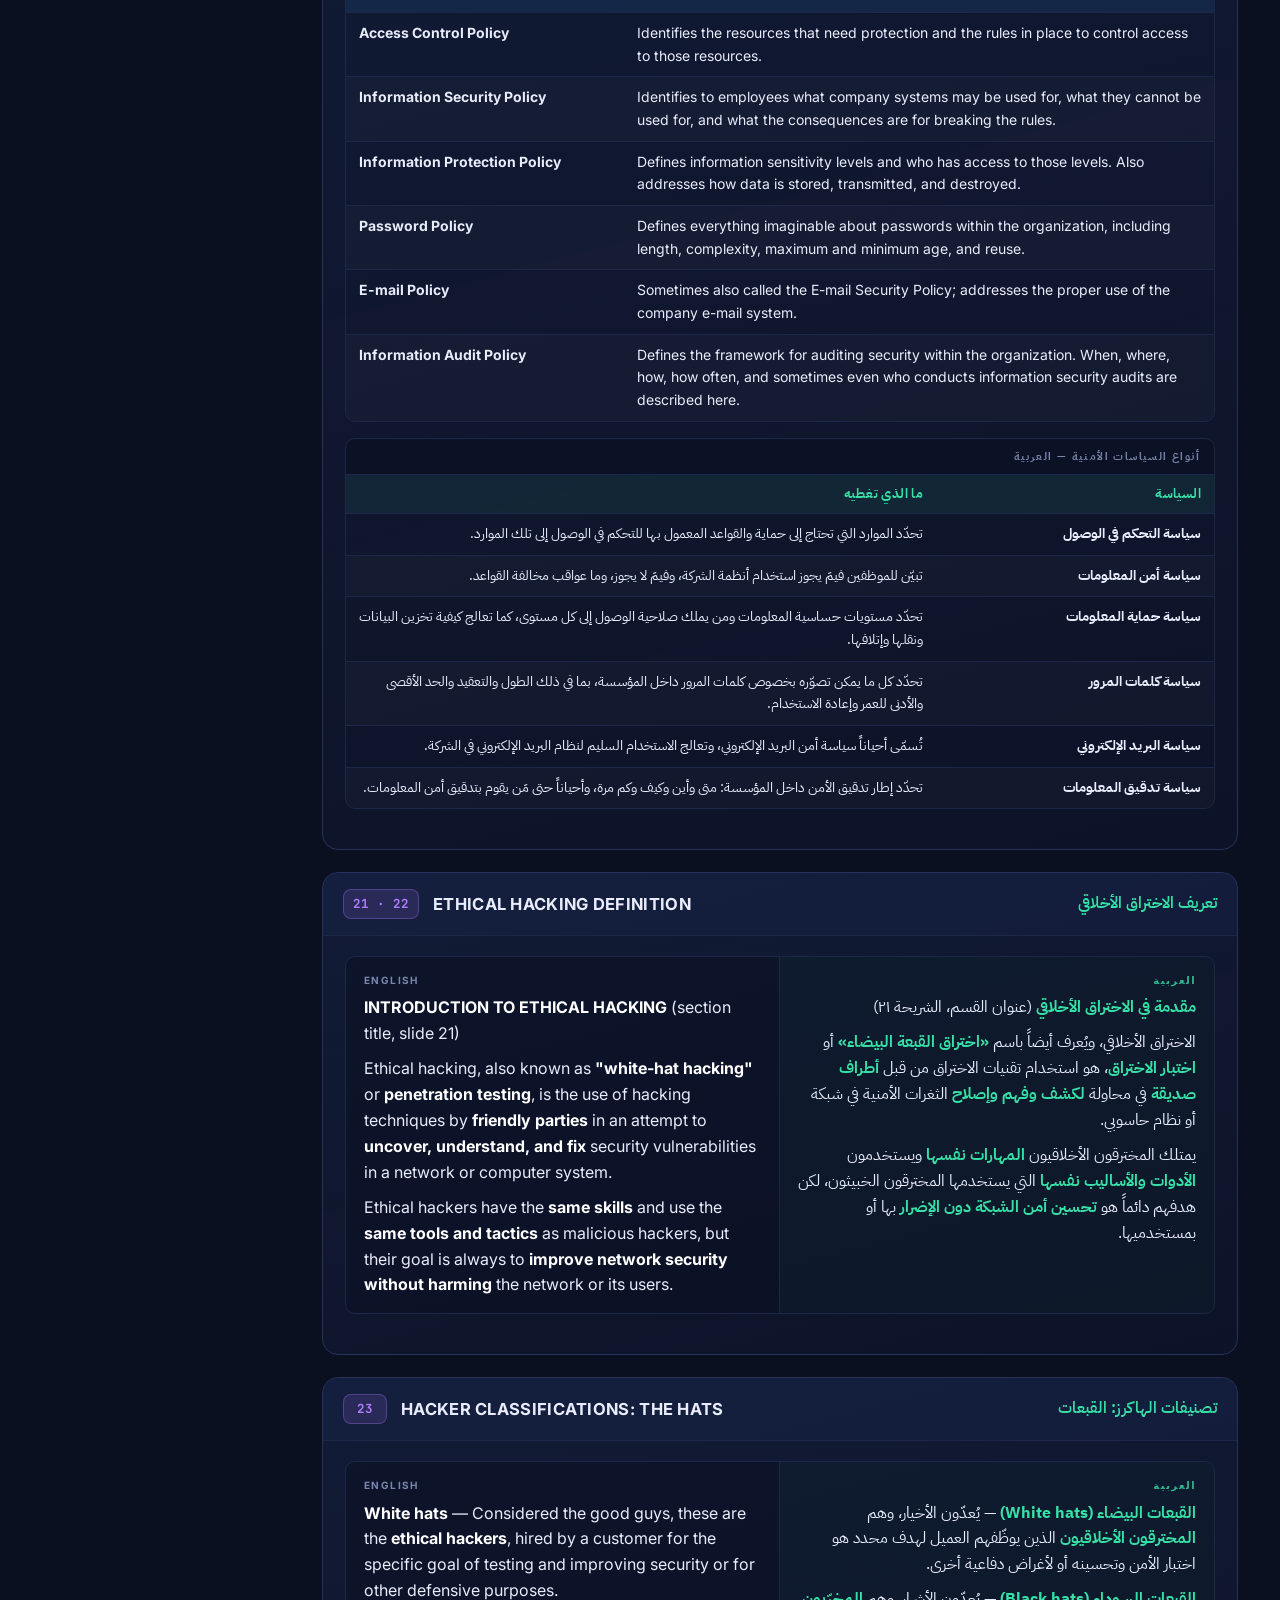
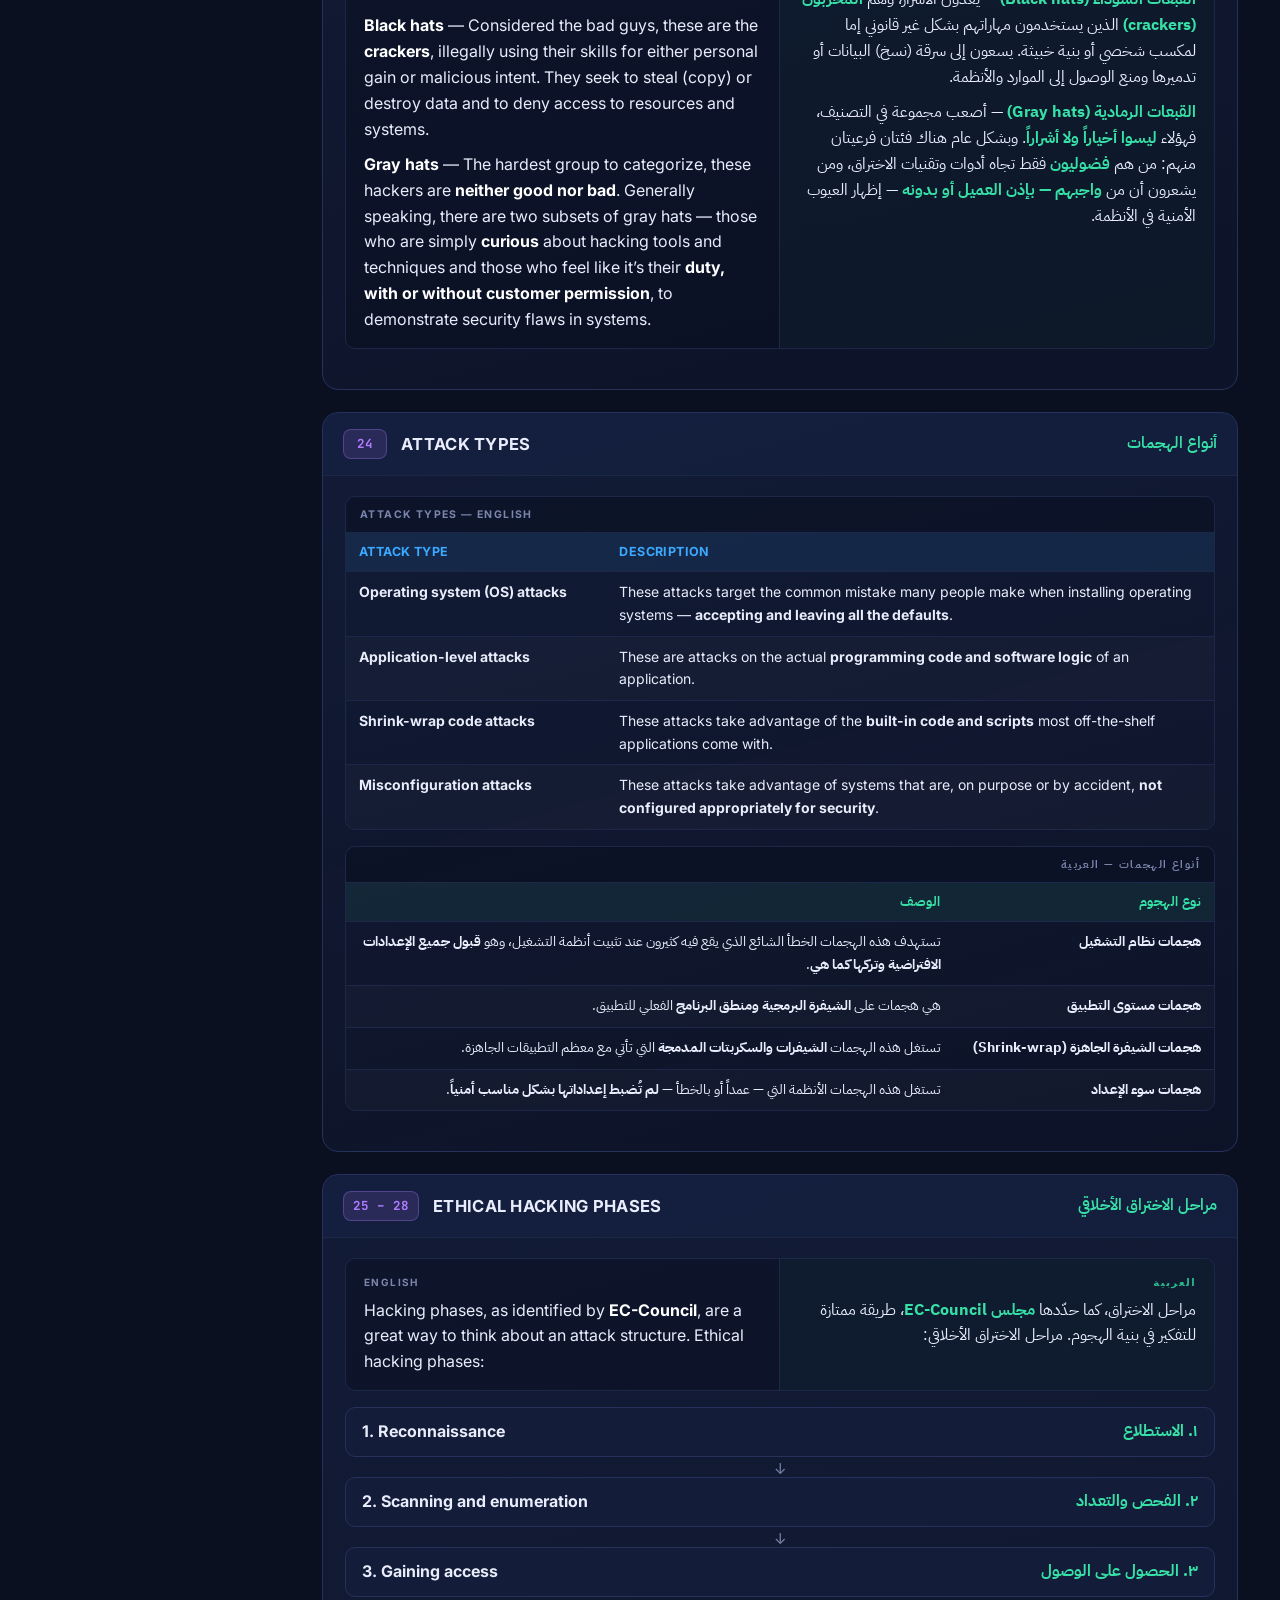
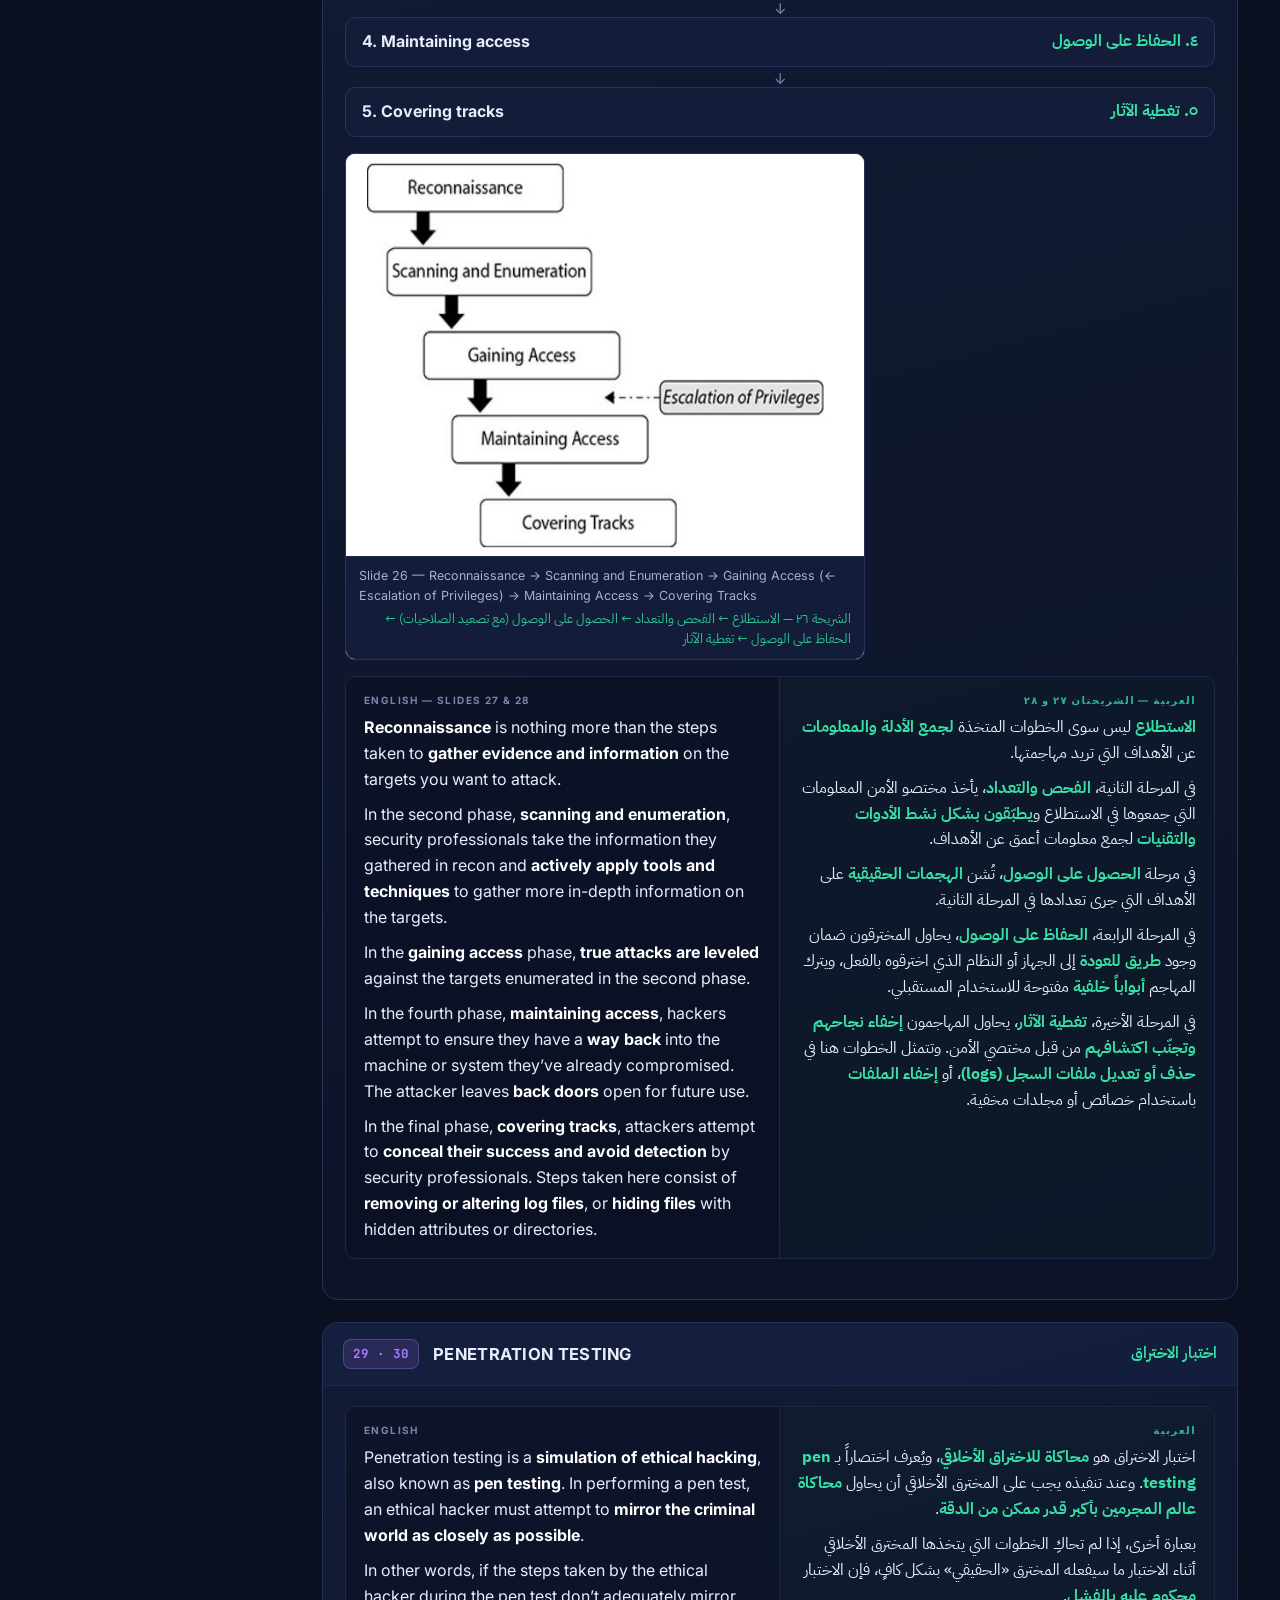
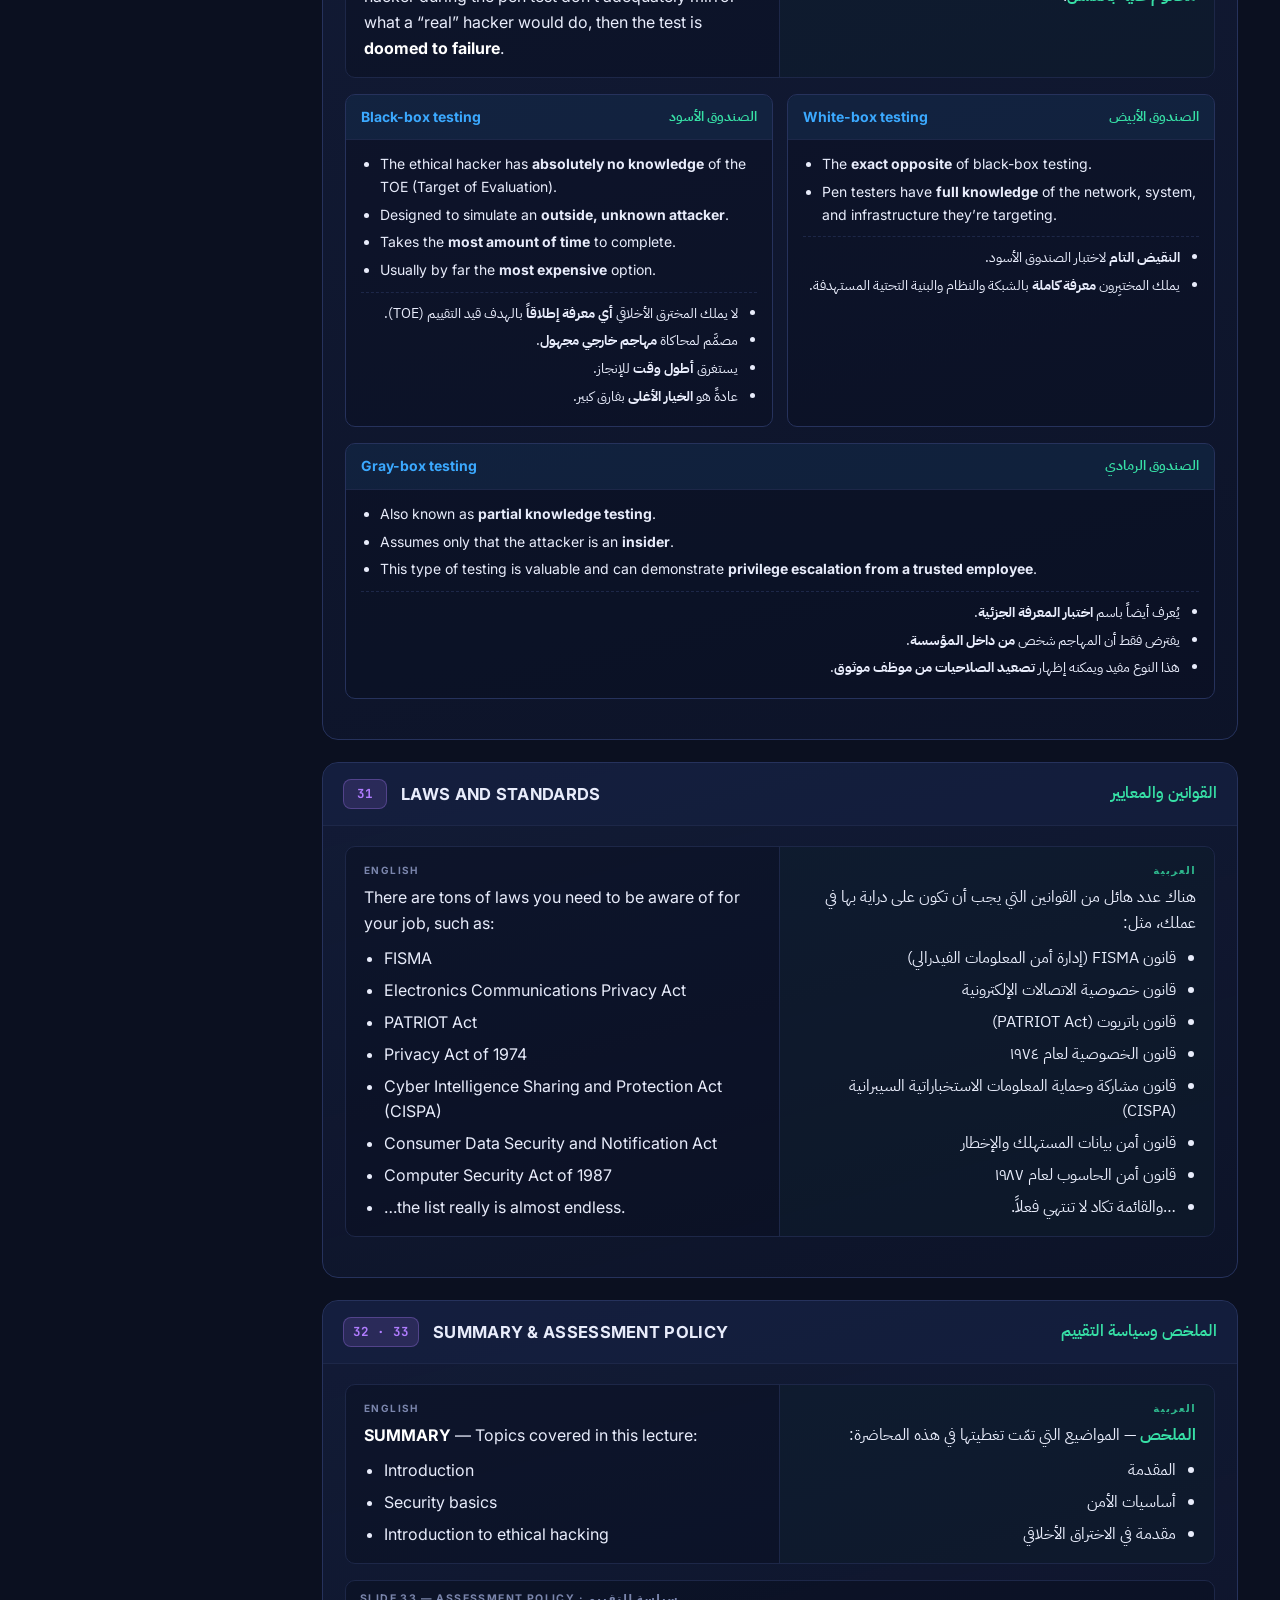
==== commit ffcd3869: "Add three bilingual predicted exam models Co-authored-by: arena-agent <297053741+arena-agent@users.n" ====
--- a/site/ch1.html
+++ b/site/ch1.html
@@ -13,7 +13,7 @@
     <a class="brand" href="index.html"><span class="logo">⚡</span><span>Ethical Hacking<small>الاختراق الأخلاقي — Study Pack</small></span></a>
     <nav class="nav">
       <a href="index.html">Home</a><a href="ch1.html">Ch 1</a><a href="ch2.html">Ch 2</a>
-      <a href="ch3.html">Ch 3</a><a href="ch4.html">Ch 4</a><a href="exam.html">Predicted Exam</a><a href="quiz.html">Question Bank</a><a href="cheatsheet.html">Cheat Sheet</a>
+      <a href="ch3.html">Ch 3</a><a href="ch4.html">Ch 4</a><a href="predicted.html">Predicted Models</a><a href="exam.html">Solved Sample</a><a href="quiz.html">Question Bank</a><a href="cheatsheet.html">Cheat Sheet</a>
     </nav>
   </div>
 </header>
--- a/site/css/style.css
+++ b/site/css/style.css
@@ -372,6 +372,19 @@
 .qsec .ar{font-family:var(--ar-font); direction:rtl; color:var(--accent); font-size:16px; font-weight:600}
 
 /* ---------- predicted exam ---------- */
+.mock-set{scroll-margin-top:95px; margin-bottom:70px}
+.model-banner{
+  display:flex; gap:18px; align-items:center; margin:38px 0 20px; padding:22px 24px;
+  border:1px solid rgba(255,180,84,.45); border-radius:18px;
+  background:linear-gradient(135deg,rgba(255,180,84,.13),rgba(23,34,70,.9));
+  box-shadow:0 12px 32px rgba(0,0,0,.22);
+}
+.model-banner > span{
+  min-width:92px; height:58px; display:grid; place-items:center; border-radius:13px;
+  color:#211200; background:var(--warn); font-weight:800; font-size:14px; letter-spacing:1px;
+}
+.model-banner h2{margin:0; font-size:22px}
+.model-banner p{margin:3px 0 0; color:var(--accent); font-family:var(--ar-font); direction:rtl; text-align:left}
 .exam-route{
   display:flex; gap:9px; flex-wrap:wrap; align-items:center; position:sticky; top:74px; z-index:40;
   border:1px solid var(--line); background:rgba(19,28,56,.94); backdrop-filter:blur(12px);
